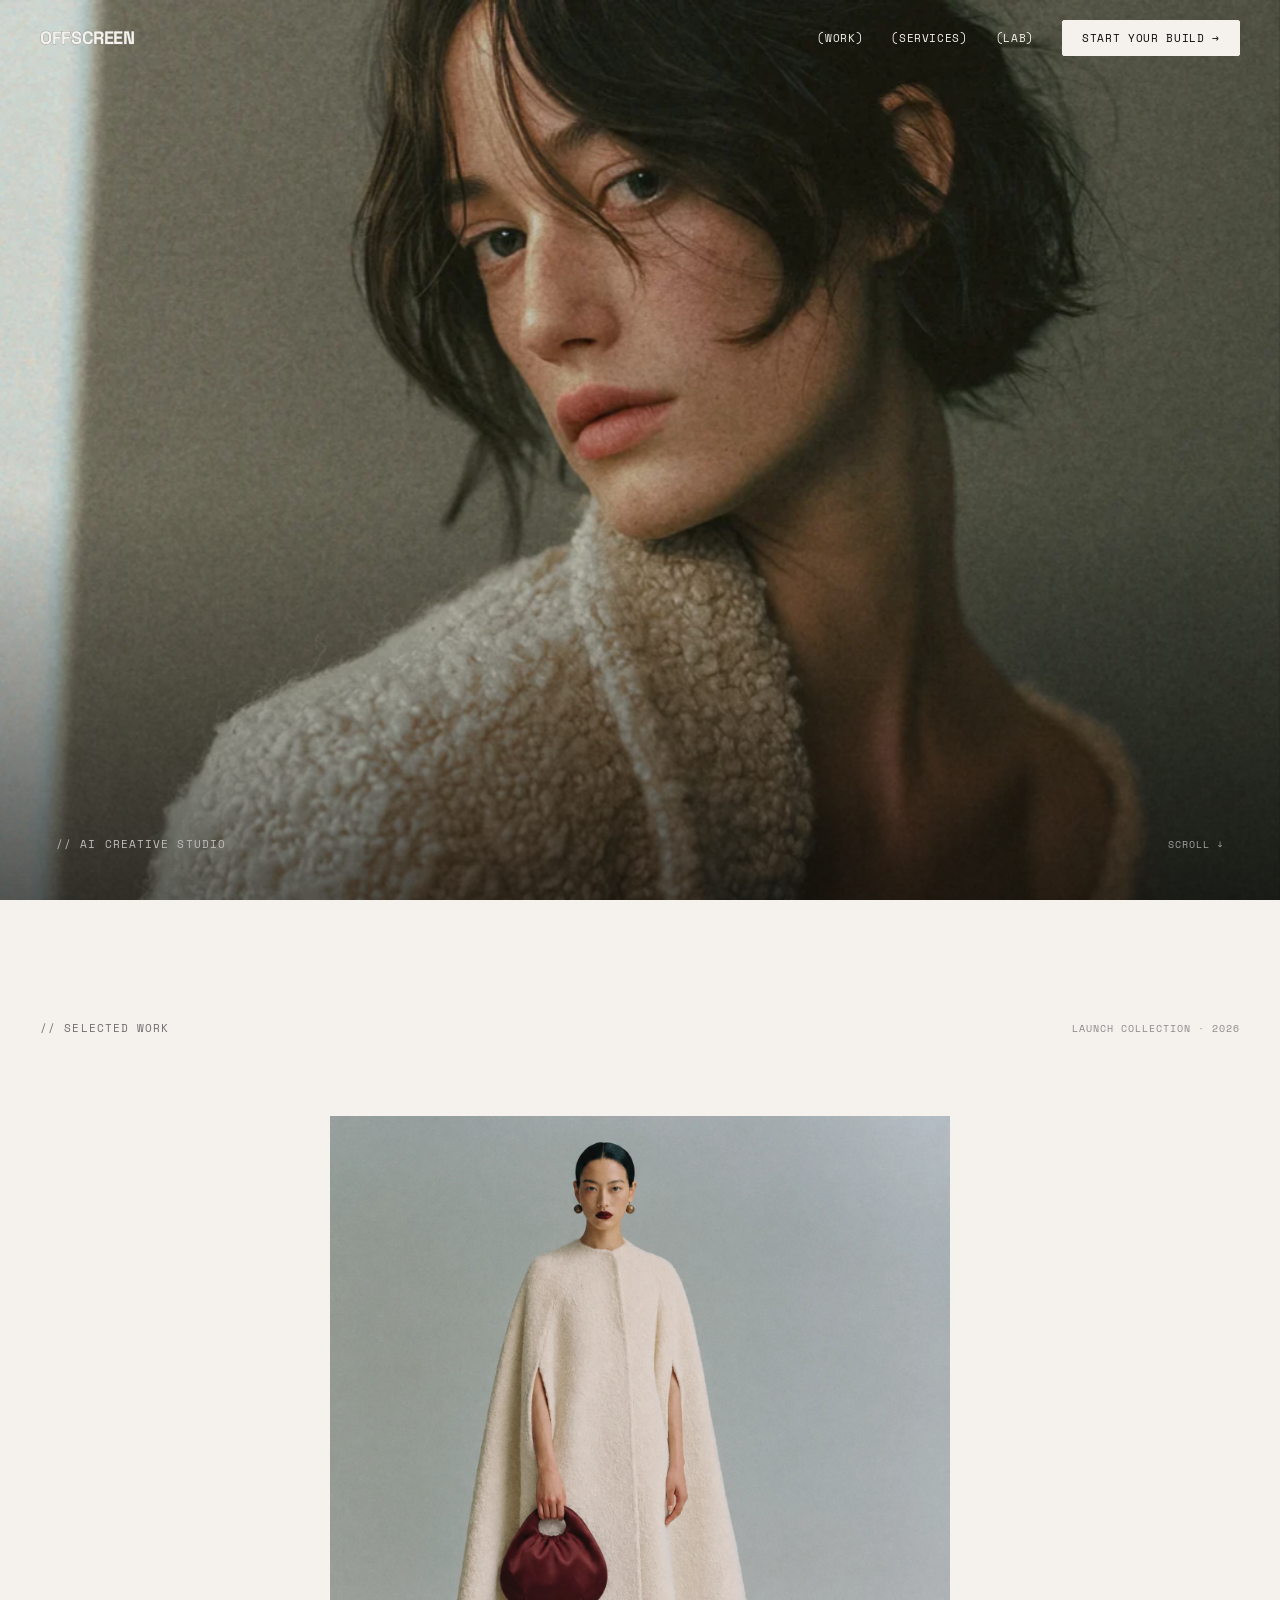
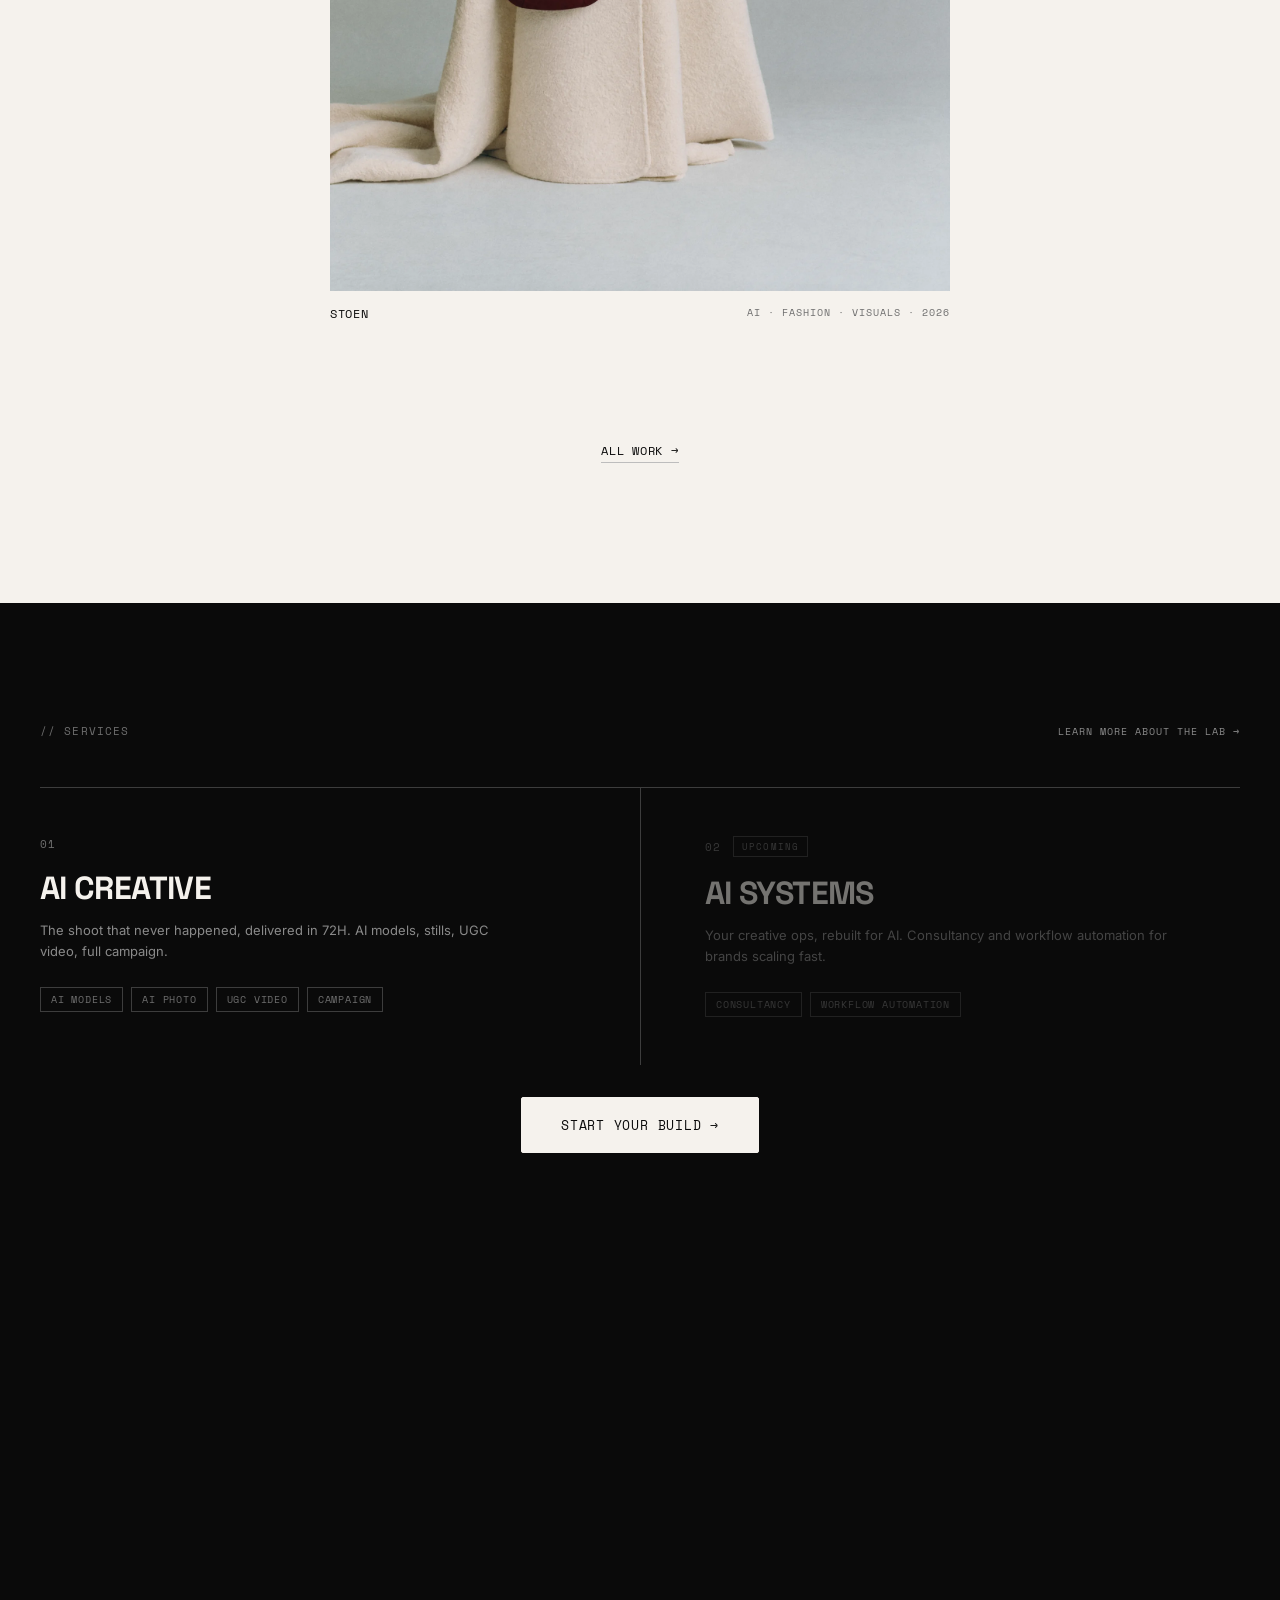
==== index.html @ d5fc2d43 "Revamp site as Offscreen AI creative studio Rebuild from the design handoff: Home, Lab, All Work and" ====
<!DOCTYPE html>
<html lang="en" class="reveal-footer">
<head>
<meta charset="UTF-8">
<meta name="viewport" content="width=device-width, initial-scale=1.0">
<title>OFFSCREEN · AI Creative Studio</title>
<meta name="description" content="Offscreen is an AI creative studio. Photoshoot-grade visuals, custom AI models, and UGC video for brands, delivered in days.">
<link rel="canonical" href="https://offscreen.work/">
<meta property="og:type" content="website">
<meta property="og:title" content="OFFSCREEN · AI Creative Studio">
<meta property="og:description" content="Photoshoot-grade visuals, custom AI models, and UGC video for brands, delivered in days.">
<meta property="og:url" content="https://offscreen.work/">
<meta property="og:image" content="https://offscreen.work/assets/work/offscreen_hero_16x9.webp">
<meta name="twitter:card" content="summary_large_image">
<meta name="theme-color" content="#0A0A0A">
<link rel="icon" type="image/svg+xml" href="/favicon.svg">
<link rel="icon" type="image/png" sizes="32x32" href="/favicon-32x32.png">
<link rel="apple-touch-icon" href="/favicon-180x180.png">
<link rel="preconnect" href="https://fonts.googleapis.com">
<link rel="preconnect" href="https://fonts.gstatic.com" crossorigin>
<link rel="stylesheet" href="https://fonts.googleapis.com/css2?family=Space+Mono:ital,wght@0,400;0,700;1,400&family=Space+Grotesk:wght@400;500;600;700&family=Inter:wght@400;500;600&display=swap">
<link rel="preload" as="image" href="/assets/work/offscreen_hero_16x9.webp">
<link rel="stylesheet" href="/assets/css/tokens.css">
<link rel="stylesheet" href="/assets/css/site.css">
<script>document.documentElement.classList.add('js');</script>
</head>
<body>
<a class="skip-link" href="#main">Skip to content</a>
<div class="page" style="background:var(--bg);">

<header class="hero" data-screen-label="Hero">
  <div class="hero-bg par" data-par="0.14">
    <img src="/assets/work/offscreen_hero_16x9.webp" alt="" width="1456" height="816" fetchpriority="high">
  </div>
  <div class="hero-shade"></div>

  <nav class="nav nav-overlay nav-dark" aria-label="Primary">
    <a href="/" class="wordmark" aria-label="Offscreen home"><span class="wordmark-ghost" aria-hidden="true">OFFSCREEN</span><span class="wordmark-solid">OFFSCREEN</span></a>
    <div class="nav-links">
      <a class="nav-link" href="#work">(WORK)</a>
      <a class="nav-link" href="#services">(SERVICES)</a>
      <a class="nav-link" href="/lab/">(LAB)</a>
      <a class="btn btn-sm" href="https://forms.fillout.com/t/vpHvww8ndgus" target="_blank" rel="noopener" data-brief>START YOUR BUILD →</a>
    </div>
  </nav>

  <h1 class="sr-only">AI Creative Studio</h1>
  <div class="hero-foot rv in">
    <div style="display:flex; flex-direction:column; gap:16px;">
      <span class="hero-tag" aria-hidden="true">// AI CREATIVE STUDIO</span>
      <nav class="hero-links" aria-label="Sections">
        <a href="#work">(WORK)</a>
        <a href="#services">(SERVICES)</a>
        <a href="/lab/">(LAB)</a>
      </nav>
    </div>
    <span class="hero-scroll" aria-hidden="true">SCROLL ↓</span>
  </div>
</header>

<main id="main">

<section id="work" class="work is-light" data-screen-label="Work Index" aria-labelledby="work-label">
  <div class="sec-head rv">
    <h2 class="label" id="work-label" style="font-weight:400;">// SELECTED WORK</h2>
    <span class="util">LAUNCH COLLECTION · 2026</span>
  </div>

  <!-- Launch grid: uniform tiles while the portfolio is small (switch to masonry at 6+ works). -->
  <div class="work-grid">
    <a href="/work/stoen/" class="tile rv">
      <div class="media">
        <img src="/assets/work/stoen/offscreen_stoen_m5-cover_4x5.webp" alt="Stoen campaign: model with the oxblood satin pouch and bone bouclé cape" width="1600" height="2000" loading="lazy" decoding="async">
        <span class="tile-hover" aria-hidden="true">VIEW CASE →</span>
      </div>
      <div class="tile-meta">
        <span class="tile-name">STOEN</span>
        <span class="tile-tags">AI · FASHION · VISUALS · 2026</span>
      </div>
    </a>
  </div>

  <div class="work-more rv">
    <a href="/work/">ALL WORK →</a>
  </div>
</section>

<section id="services" class="services is-dark" data-screen-label="Services" aria-labelledby="services-label">
  <div class="services-inner">
    <div class="sec-head rv">
      <h2 class="label" id="services-label" style="font-weight:400;">// SERVICES</h2>
      <a class="util" href="/lab/">LEARN MORE ABOUT THE LAB →</a>
    </div>

    <div class="svc-grid rv">
      <article class="svc">
        <div class="svc-num">01</div>
        <h3 class="title-md">AI CREATIVE</h3>
        <p class="svc-body">The shoot that never happened, delivered in 72H. AI models, stills, UGC video, full campaign.</p>
        <ul class="chips"><li>AI MODELS</li><li>AI PHOTO</li><li>UGC VIDEO</li><li>CAMPAIGN</li></ul>
      </article>
      <article class="svc svc-soon">
        <div class="svc-num">02 <span class="svc-badge">UPCOMING</span></div>
        <h3 class="title-md">AI SYSTEMS</h3>
        <p class="svc-body">Your creative ops, rebuilt for AI. Consultancy and workflow automation for brands scaling fast.</p>
        <ul class="chips"><li>CONSULTANCY</li><li>WORKFLOW AUTOMATION</li></ul>
      </article>
    </div>

    <div class="services-cta rv">
      <a class="btn" href="https://forms.fillout.com/t/vpHvww8ndgus" target="_blank" rel="noopener" data-brief>START YOUR BUILD →</a>
    </div>
  </div>
</section>

</main>
</div>

<footer class="footer" data-screen-label="Footer">
  <div class="footer-links">
    <div class="footer-col">
      <span class="util">(SOCIAL)</span>
      <a href="https://www.instagram.com/offscreen.lab/" target="_blank" rel="noopener">INSTAGRAM →</a>
    </div>
    <div class="footer-col">
      <span class="util">(SITE)</span>
      <a href="/work/">WORK</a>
      <a href="/lab/">LAB</a>
      <a href="https://forms.fillout.com/t/vpHvww8ndgus" target="_blank" rel="noopener" data-brief>CONTACT</a>
    </div>
    <div class="footer-col">
      <span class="util">(CONTACT)</span>
      <a href="mailto:hello@offscreen.work">HELLO@OFFSCREEN.WORK</a>
      <span class="muted">WORLDWIDE</span>
    </div>
    <div class="footer-col">
      <span class="util">(LEGAL)</span>
      <span class="muted">© 2026 OFFSCREEN</span>
    </div>
  </div>
  <div class="bigmark-clip" aria-hidden="true"><div class="bigmark">OFFSCREEN</div></div>
</footer>

<dialog id="brief" class="brief" aria-label="Start your build">
  <div class="brief-bar">
    <span class="label" style="color:var(--grey-400);">// START YOUR BUILD</span>
    <button type="button" class="brief-close">(CLOSE ×)</button>
  </div>
  <div class="brief-body"><span class="brief-loading">LOADING THE BRIEF…</span></div>
</dialog>

<script src="/assets/js/site.js"></script>
</body>
</html>
---- assets/css/tokens.css ----
/* Offscreen design tokens — from the design handoff (colors, type, spacing). */

/* Offscreen — Color Tokens (1D: dark-first, fully monochrome) */

:root {
  /* ——— Base (dark-first) ——— */
  --bg:               #0A0A0A;   /* page background */
  --surface:          #141414;   /* raised panels, cards */
  --chrome:           #1E1E1E;   /* card headers, input fields */

  --ink:              #0A0A0A;   /* text on light surfaces */
  --bone:             #F5F2ED;   /* primary text on dark */
  --white:            #FFFFFF;   /* pure white — emphasis only */

  /* ——— Neutrals ——— */
  --grey-900:         #2A2A2A;
  --grey-800:         #3D3D3D;
  --grey-700:         #555555;
  --grey-600:         #6E6E6E;
  --grey-500:         #8A8A8A;
  --grey-400:         #A3A3A3;
  --grey-300:         #BDBDBD;
  --grey-200:         #D4D4D4;
  --grey-100:         #E8E8E8;

  /* ——— Semantic (dark-first) ——— */
  --fg-primary:       var(--bone);
  --fg-secondary:     var(--grey-400);
  --fg-tertiary:      var(--grey-600);
  --fg-emphasis:      var(--white);

  --bg-primary:       var(--bg);
  --bg-elevated:      var(--surface);
  --bg-light:         var(--bone);      /* rare light sections */

  --border-default:   var(--grey-800);  /* hairlines on dark */
  --border-light:     var(--grey-200);  /* hairlines on light sections */

  /* ——— No accent color. ———
     Emphasis = pure white, weight, or size.
     The only non-neutral allowed anywhere: */
  --danger:           #E84040;   /* form errors only */
}

/* Offscreen — Typography Tokens (1D: grotesque headlines, mono demoted to labels/data) */

:root {
  /* ——— Font Stacks ——— */
  --font-grotesque:   'Space Grotesk', 'Arial Black', sans-serif;  /* headlines + wordmark */
  --font-mono:        'Space Mono', 'Courier New', monospace;       /* labels, buttons, data */
  --font-sans:        'Inter', -apple-system, sans-serif;           /* body */

  /* ——— Font Weights ——— */
  --weight-regular:   400;
  --weight-medium:    500;
  --weight-bold:      700;

  /* ——— Type Scale ——— */

  /* Display / Headlines — Space Grotesk Bold, uppercase, tight */
  --text-display-xl:  120px;   /* wordmark moments */
  --text-display-lg:  88px;    /* hero headlines */
  --text-display-md:  64px;    /* section headlines */
  --text-display-sm:  40px;    /* sub-section headlines */
  --text-display-xs:  24px;    /* card titles */

  /* Body — Inter */
  --text-body-lg:     18px;
  --text-body-md:     16px;
  --text-body-sm:     14px;

  /* Mono UI — Space Mono (labels, eyebrows, buttons, data) */
  --text-mono-lg:     16px;    /* large data values pair w/ 36px+ for metrics */
  --text-mono-md:     13px;    /* buttons, eyebrows */
  --text-mono-sm:     11px;    /* nav labels, tags */
  --text-mono-xs:     10px;    /* utility/corner text */

  /* ——— Line Heights ——— */
  --leading-display:  0.98;    /* headlines */
  --leading-tight:    1.1;
  --leading-normal:   1.5;
  --leading-relaxed:  1.65;

  /* ——— Letter Spacing ——— */
  --tracking-display: -0.03em; /* grotesque headlines */
  --tracking-normal:  0;
  --tracking-wide:    0.06em;  /* mono labels/buttons */
  --tracking-wider:   0.1em;   /* utility text */
}

/* Offscreen — Spacing & Layout Tokens */

:root {
  /* ——— Spacing Scale (8px base) ——— */
  --space-1:    4px;
  --space-2:    8px;
  --space-3:    12px;
  --space-4:    16px;
  --space-5:    24px;
  --space-6:    32px;
  --space-7:    48px;
  --space-8:    64px;
  --space-9:    96px;
  --space-10:   128px;
  --space-11:   160px;
  --space-12:   200px;

  /* ——— Layout ——— */
  --content-max:     1200px;
  --content-narrow:  800px;
  --grid-columns:    12;
  --grid-gutter:     24px;
  --page-margin:     clamp(24px, 5vw, 80px);

  /* ——— Border ——— */
  --radius-none:  0px;
  --radius-sm:    2px;
  --radius-md:    4px;   /* rare — use sparingly */

  --border-width: 1px;
  --rule-weight:  1px;
}
---- assets/css/site.css ----
/* Offscreen — site styles. Tokens live in tokens.css.
   Breakpoints: mobile < 768px · tablet 768–1279px · desktop ≥ 1280px (design reference width). */

/* ══════════ BASE ══════════ */
*, *::before, *::after { margin: 0; padding: 0; box-sizing: border-box; }
html { -webkit-text-size-adjust: 100%; scroll-behavior: smooth; }
body {
  background: var(--bg);
  color: var(--bone);
  font-family: var(--font-mono);
  -webkit-font-smoothing: antialiased;
  -moz-osx-font-smoothing: grayscale;
}
body.page-light { background: var(--bone); }
a { color: inherit; text-decoration: none; transition: opacity 0.2s ease; }
a:hover { opacity: 0.7; }
img { display: block; max-width: 100%; }
button { font: inherit; color: inherit; background: none; border: 0; cursor: pointer; }
:focus-visible { outline: 1px solid currentColor; outline-offset: 4px; }

.sr-only {
  position: absolute; width: 1px; height: 1px; padding: 0; margin: -1px;
  overflow: hidden; clip: rect(0 0 0 0); white-space: nowrap; border: 0;
}
.skip-link {
  position: absolute; left: 16px; top: -60px; z-index: 200;
  background: var(--bone); color: var(--ink); padding: 10px 16px;
  font-size: 11px; letter-spacing: 0.06em;
}
.skip-link:focus { top: 16px; }

:root { --pm: 40px; }
@media (max-width: 1023px) { :root { --pm: 24px; } }
@media (max-width: 767px)  { :root { --pm: 16px; } }

/* Light / dark section themes — every component reads these */
.is-dark  { --fg: var(--bone); --fg-body: var(--grey-500); --fg-label: var(--grey-600); --fg-util: var(--grey-500); --rule: var(--grey-800); color: var(--fg); background: var(--bg); }
.is-light { --fg: var(--ink);  --fg-body: var(--grey-600); --fg-label: var(--grey-600); --fg-util: var(--grey-500); --rule: var(--grey-300); color: var(--fg); background: var(--bone); }

/* ══════════ TYPE ══════════ */
.label   { font-size: 11px; letter-spacing: 0.1em; color: var(--fg-label); }
.util    { font-size: 10px; letter-spacing: 0.1em; color: var(--fg-util); }
.display {
  font-family: var(--font-grotesque); font-weight: 700; text-transform: uppercase;
  letter-spacing: -0.03em; line-height: 1.02; color: var(--fg);
}
.title-md { font-family: var(--font-grotesque); font-weight: 700; text-transform: uppercase; letter-spacing: -0.02em; line-height: 1; color: var(--fg); font-size: clamp(24px, 2.5vw, 32px); }
.body    { font-family: var(--font-sans); font-size: 16px; line-height: 1.7; color: var(--fg-body); }
.body-sm { font-family: var(--font-sans); font-size: 14px; line-height: 1.7; color: var(--fg-body); }
.text-link {
  font-size: 11px; letter-spacing: 0.08em; text-transform: uppercase;
  color: var(--fg-label); border-bottom: 1px solid var(--rule); padding-bottom: 2px;
}
@media (max-width: 767px) {
  .label { font-size: 10px; }
  .body { font-size: 15px; }
}

/* ══════════ BUTTON ══════════ */
.btn {
  display: inline-block; font-family: var(--font-mono); font-size: 13px; letter-spacing: 0.06em;
  text-transform: uppercase; border-radius: var(--radius-sm); padding: 17px 39px;
  border: 1px solid var(--bone); background: var(--bone); color: var(--ink); white-space: nowrap;
  transition: transform 0.12s ease;
}
.btn:hover { opacity: 1; background: var(--ink); color: var(--bone); }
.btn:active { transform: scale(0.98); }
.btn-sm { font-size: 11px; padding: 9px 19px; }
.is-light .btn, .nav-light .btn { border-color: var(--ink); background: var(--ink); color: var(--bone); }
.is-light .btn:hover, .nav-light .btn:hover { background: var(--bone); color: var(--ink); }
@media (max-width: 767px) {
  .btn { font-size: 11px; padding: 15px 31px; }
  .btn-sm { font-size: 10px; padding: 9px 13px; }
}

/* ══════════ WORDMARK (echo) ══════════ */
.wordmark {
  position: relative; display: inline-block; line-height: 1;
  font-family: var(--font-grotesque); font-weight: 700; font-size: 18px; letter-spacing: -0.02em;
}
.wordmark:hover { opacity: 1; }
.wordmark-ghost {
  position: absolute; left: 0; top: 0; color: transparent;
  -webkit-text-stroke: 0.6px var(--grey-500);
  animation: echoNav 4s ease-in-out infinite;
}
.nav-light .wordmark-ghost { -webkit-text-stroke-color: var(--grey-400); }
.wordmark-solid { position: relative; }
@keyframes echoNav { 0%, 100% { transform: translate(1.5px, -1.5px); } 50% { transform: translate(3.5px, -3.5px); } }
@media (max-width: 767px) {
  .wordmark { font-size: 16px; }
  .wordmark-ghost { -webkit-text-stroke-width: 0.5px; }
}

/* ══════════ NAV ══════════ */
.nav {
  display: flex; justify-content: space-between; align-items: center;
  padding: 20px var(--pm); position: relative; z-index: 10;
}
.nav-overlay { position: absolute; top: 0; left: 0; right: 0; }
.nav-dark  { color: var(--bone); }
.nav-light { color: var(--ink); }
.nav-links { display: flex; gap: 28px; align-items: center; }
.nav-link { font-size: 11px; letter-spacing: 0.06em; }
.nav-light .nav-link { color: var(--grey-600); }
.nav-light .nav-link[aria-current="page"] { color: var(--ink); }
@media (max-width: 767px) {
  .nav { padding: 16px var(--pm); }
  .nav-link { display: none; }
}

/* ══════════ REVEAL + PARALLAX ══════════ */
.js .rv { opacity: 0; transform: translateY(30px); transition: opacity 1s cubic-bezier(0.16, 1, 0.3, 1), transform 1s cubic-bezier(0.16, 1, 0.3, 1); }
.js .rv.in { opacity: 1; transform: none; }
.par { will-change: transform; }
.media { position: relative; overflow: hidden; background: #E4E0D9; }
.media img { width: 100%; height: 100%; object-fit: cover; }

/* ══════════ HERO (home + case opener) ══════════ */
.hero { height: 100vh; height: 100svh; min-height: 600px; position: relative; overflow: hidden; background: var(--bg); }
.hero-bg { position: absolute; top: 0; left: 0; right: 0; bottom: -16%; }
.hero-bg img { width: 100%; height: 100%; object-fit: cover; object-position: center 40%; }
.hero-shade { position: absolute; inset: 0; background: linear-gradient(to top, rgba(5,5,5,0.6), transparent 45%); }
.hero-foot {
  position: absolute; bottom: 48px; left: 56px; right: 56px; z-index: 5;
  display: flex; justify-content: space-between; align-items: flex-end;
}
.hero-tag { font-size: 11px; letter-spacing: 0.1em; color: var(--grey-300); }
.hero-scroll { font-size: 10px; letter-spacing: 0.1em; color: var(--grey-400); }
.hero-links { display: none; }
@media (min-width: 1280px) { .hero { min-height: 720px; } }
@media (max-width: 1023px) { .hero-foot { left: var(--pm); right: var(--pm); } }
@media (max-width: 767px) {
  .hero-shade { background: linear-gradient(to top, rgba(5,5,5,0.65), transparent 50%); }
  .hero-foot { bottom: 40px; left: 30px; right: 30px; flex-direction: column; align-items: flex-start; gap: 16px; }
  .hero-tag { font-size: 10px; }
  .hero-scroll { display: none; }
  .hero-links { display: flex; gap: 20px; }
  .hero-links a { font-size: 10px; letter-spacing: 0.06em; color: var(--grey-300); }
}

/* ══════════ SECTION HEAD (label row) ══════════ */
.sec-head { display: flex; justify-content: space-between; align-items: baseline; gap: 16px; }

/* ══════════ HOME · WORK ══════════ */
.work { padding: 120px 0 140px; }
.work .sec-head { padding: 0 var(--pm) 80px; }
.work-grid { max-width: 700px; margin: 0 auto 100px; padding: 0 var(--pm); display: flex; flex-direction: column; gap: 48px; }
.tile { display: block; position: relative; }
.tile:hover { opacity: 1; }
.tile .media { aspect-ratio: 4 / 5; }
.tile .media img { object-position: center 25%; transition: transform 0.8s cubic-bezier(0.16, 1, 0.3, 1); }
.tile:hover .media img { transform: scale(1.04); }
.tile-hover {
  position: absolute; bottom: 20px; left: 24px; z-index: 3; pointer-events: none;
  font-size: 10px; letter-spacing: 0.1em; color: var(--ink);
  opacity: 0; transform: translateY(6px); transition: all 0.45s ease 0.08s;
}
.tile:hover .tile-hover, .tile:focus-visible .tile-hover { opacity: 1; transform: none; }
.tile-meta { display: flex; justify-content: space-between; gap: 16px; padding-top: 14px; }
.tile-name { font-size: 12px; letter-spacing: 0.06em; color: var(--ink); }
.tile-tags { font-size: 10px; letter-spacing: 0.1em; color: var(--grey-600); text-align: right; }
.work-more { display: flex; justify-content: center; padding-top: 20px; }
.work-more a { font-size: 12px; letter-spacing: 0.06em; text-transform: uppercase; color: var(--ink); border-bottom: 1px solid var(--grey-300); padding-bottom: 3px; }
@media (max-width: 767px) {
  .work { padding: 72px 0 88px; }
  .work .sec-head { padding-bottom: 40px; }
  .work-grid { margin-bottom: 0; }
  .work-more { padding-top: 56px; }
  .tile-name { font-size: 11px; }
  .tile-tags { font-size: 9px; }
}

/* ══════════ SERVICES (home dark · lab light) ══════════ */
.services { padding: 120px var(--pm) 160px; }
.services-inner { max-width: 1200px; margin: 0 auto; }
.services .sec-head { margin-bottom: 48px; }
.svc-grid { display: grid; grid-template-columns: 1fr 1fr; border-top: 1px solid var(--rule); }
.svc { padding: 48px 64px 48px 0; display: flex; flex-direction: column; }
.svc + .svc { padding: 48px 0 48px 64px; border-left: 1px solid var(--rule); }
.svc-soon > * { opacity: 0.45; }
.is-light .svc-soon > * { opacity: 0.4; }
.is-light .svc-num { color: var(--grey-500); }
.svc-num { display: flex; align-items: center; gap: 12px; margin-bottom: 20px; font-size: 11px; letter-spacing: 0.1em; color: var(--fg-label); }
.svc-badge { font-size: 9px; letter-spacing: 0.12em; color: var(--fg-label); border: 1px solid var(--rule); padding: 3px 8px; }
.svc .title-md { margin-bottom: 16px; }
.svc-body { font-family: var(--font-sans); font-size: 13px; line-height: 1.65; color: var(--fg-body); margin-bottom: 24px; max-width: 480px; }
.chips { display: flex; gap: 8px; flex-wrap: wrap; list-style: none; }
.chips li { font-size: 10px; letter-spacing: 0.08em; color: var(--grey-600); border: 1px solid var(--rule); padding: 4px 10px; }
.services-cta { display: flex; justify-content: center; margin-top: 32px; }
.services.is-light { padding: 0 var(--pm) 140px; }
.services.is-light .services-inner { max-width: none; }
@media (max-width: 767px) {
  .services { padding: 88px var(--pm) 100px; }
  .services .sec-head { margin-bottom: 32px; }
  .svc-grid { grid-template-columns: 1fr; }
  .svc, .svc + .svc { padding: 32px 0; border-left: 0; }
  .svc + .svc { border-top: 1px solid var(--rule); }
  .services-cta { margin-top: 24px; }
  .services.is-light { padding-bottom: 88px; }
}

/* ══════════ FOOTER ══════════ */
.footer { background: var(--bg); color: var(--bone); padding: 48px var(--pm) 0; overflow: hidden; }
.footer-links {
  display: grid; grid-template-columns: repeat(4, auto); justify-content: space-between;
  border-top: 1px solid var(--grey-800); padding-top: 32px; font-size: 11px; letter-spacing: 0.06em;
}
.footer-col { display: flex; flex-direction: column; gap: 12px; align-items: flex-start; }
.footer-col:last-child { text-align: right; align-items: flex-end; }
.footer-col .util { color: var(--grey-600); }
.footer-col a, .footer-col button { color: var(--grey-400); font-size: inherit; letter-spacing: inherit; text-align: left; padding: 0; }
.footer-col button:hover { opacity: 0.7; }
.footer-col .muted { color: var(--grey-600); }
.bigmark-clip { overflow: hidden; pointer-events: none; margin: 0 calc(var(--pm) * -1); }
.bigmark {
  font-family: var(--font-grotesque); font-weight: 700; font-size: 16.4vw; letter-spacing: -0.04em;
  line-height: 0.94; color: var(--bone); text-align: center; white-space: nowrap; padding-bottom: 1.2vw;
}

/* Desktop + tablet: fixed full-screen footer revealed by scroll */
@media (min-width: 768px) {
  .reveal-footer .page { position: relative; z-index: 2; margin-bottom: max(100vh, 640px); }
  .reveal-footer .footer {
    position: fixed; bottom: 0; left: 0; right: 0; z-index: 1;
    height: 100vh; min-height: 640px; padding-top: 60px;
    display: flex; flex-direction: column; justify-content: space-between;
  }
  .reveal-footer.js .footer-links { will-change: transform, opacity; }
  .reveal-footer.js .bigmark { transform: translateY(105%); will-change: transform; }
}
@media (max-width: 767px) {
  /* short pages: let the page fill the screen so nothing shows below the footer */
  body { display: flex; flex-direction: column; min-height: 100vh; min-height: 100svh; }
  .page { flex: 1; }
  .footer { border-top: 1px solid var(--grey-800); }
  .footer-links { grid-template-columns: 1fr 1fr; gap: 32px 16px; border-top: 0; padding: 0 0 48px; font-size: 10px; }
  .footer-col { gap: 10px; }
  .footer-col:last-child { text-align: left; align-items: flex-start; }
  .footer-col .util { font-size: 9px; }
  .bigmark { font-size: 16vw; padding-bottom: 1.5vw; }
}

/* ══════════ LAB ══════════ */
.statement { padding: 140px var(--pm) 100px; position: relative; }
.statement-eyebrow { position: absolute; top: 40px; left: var(--pm); }
.statement-inner { max-width: 960px; display: flex; flex-direction: column; gap: 32px; }
.statement h1 { font-size: clamp(34px, 4.4vw, 56px); }
.statement-cols { display: flex; gap: 64px; }
.statement-cols p { max-width: 400px; }

.founder { padding: 0 var(--pm) 140px; display: grid; grid-template-columns: 480px 1fr; gap: 64px; align-items: center; }
.founder-frame { padding: 12px; }
.founder-frame .media { height: 560px; background: #141414; }
.founder-frame .par { position: absolute; top: -10%; bottom: -10%; left: 0; right: 0; }
.founder-frame .par img { object-position: center 20%; }
.founder-text { display: flex; flex-direction: column; gap: 28px; }
.founder-text h2 { font-size: clamp(28px, 3.1vw, 40px); max-width: 520px; }
.founder-copy { display: flex; flex-direction: column; gap: 18px; max-width: 480px; }

.facts { padding: 100px var(--pm); }
.facts .label { color: var(--grey-400); }
.facts .sec-head { padding-bottom: 40px; }
.facts-grid { display: grid; grid-template-columns: repeat(4, 1fr); border-top: 1px solid var(--grey-800); list-style: none; }
.fact { padding: 32px 24px 0; border-left: 1px solid var(--grey-800); display: flex; flex-direction: column; gap: 10px; }
.fact:first-child { padding-left: 0; border-left: 0; }
.fact-value { font-family: var(--font-mono); font-size: 40px; font-weight: 700; color: var(--white); line-height: 1; }

.principles { padding: 140px var(--pm); }
.principles .sec-head { padding-bottom: 48px; }
.principle-list { list-style: none; border-bottom: 1px solid var(--grey-300); }
.principle { display: flex; gap: 64px; align-items: baseline; padding: 36px 0; border-top: 1px solid var(--grey-300); }
.principle .util { width: 100px; flex-shrink: 0; }
.principle .title-md { width: 420px; flex-shrink: 0; }
.principle p { max-width: 420px; }

.closing-cta { padding: 140px var(--pm); }
.closing-cta-inner { display: flex; flex-direction: column; align-items: center; gap: 36px; text-align: center; }
.closing-cta h2 { font-size: clamp(34px, 4vw, 52px); line-height: 1; }
.closing-cta-actions { display: flex; gap: 20px; align-items: center; flex-wrap: wrap; justify-content: center; }
.closing-cta .text-link { color: var(--grey-500); border-color: var(--grey-700); }

@media (max-width: 1023px) {
  .founder { grid-template-columns: minmax(0, 1fr) minmax(0, 1fr); gap: 40px; }
  .founder-frame .media { height: auto; aspect-ratio: 6 / 7; }
  .principle { gap: 32px; }
  .principle .title-md { width: 280px; }
}
@media (max-width: 767px) {
  .statement { padding: 80px var(--pm) 64px; }
  .statement-eyebrow { position: static; font-size: 9px; }
  .statement-inner { gap: 24px; }
  .statement-cols { flex-direction: column; gap: 24px; }
  .founder { grid-template-columns: 1fr; gap: 32px; padding-bottom: 88px; }
  .founder-frame { padding: 8px; }
  .founder-frame .media { aspect-ratio: auto; height: 440px; }
  .founder-text { gap: 20px; }
  .facts { padding: 64px var(--pm); }
  .facts .sec-head { padding-bottom: 28px; }
  .facts-grid { grid-template-columns: 1fr 1fr; }
  .fact { padding: 24px 0 24px 16px; }
  .fact:nth-child(odd) { padding-left: 0; border-left: 0; padding-right: 16px; }
  .fact:nth-child(-n+2) { border-bottom: 1px solid var(--grey-800); }
  .fact-value { font-size: 28px; }
  .fact .util { font-size: 9px; }
  .principles { padding: 88px var(--pm); }
  .principles .sec-head { padding-bottom: 32px; }
  .principle { flex-direction: column; gap: 12px; padding: 28px 0; }
  .principle .util, .principle .title-md { width: auto; }
  .closing-cta { padding: 100px var(--pm); }
  .closing-cta-inner { gap: 28px; }
}

/* ══════════ ALL WORK ══════════ */
.archive-head { padding: 100px var(--pm) 60px; display: flex; justify-content: space-between; align-items: flex-end; gap: 24px; }
.archive-intro { display: flex; flex-direction: column; gap: 14px; }
.archive-intro h1 { font-weight: 400; }
.archive-tagline { font-size: 13px; letter-spacing: 0.04em; color: var(--ink); max-width: 380px; line-height: 1.7; }
.filters { display: flex; gap: 8px; padding: 0 calc(var(--pm) - 8px) 32px; }
.filters[hidden] { display: none; }
.flt {
  font-size: 11px; letter-spacing: 0.06em; text-transform: uppercase; color: var(--grey-600);
  border: 1px solid transparent; padding: 6px 14px; border-radius: var(--radius-sm); transition: all 0.2s ease; white-space: nowrap;
}
.flt:hover { color: var(--ink); }
.flt[aria-pressed="true"] { color: var(--ink); border-color: var(--grey-300); }
.rows { list-style: none; }
.row {
  position: relative; display: flex; align-items: baseline; gap: 24px;
  padding: 34px var(--pm); border-bottom: 1px solid var(--grey-200);
}
.rows li:first-child .row { border-top: 1px solid var(--grey-200); }
.row:hover { opacity: 1; }
.row-num { font-size: 10px; letter-spacing: 0.1em; color: var(--grey-500); width: 52px; flex-shrink: 0; }
.row-name {
  font-family: var(--font-grotesque); font-weight: 700; font-size: clamp(26px, 3.4vw, 44px); letter-spacing: -0.02em;
  color: var(--ink); flex: 1; line-height: 1;
  transition: transform 0.4s cubic-bezier(0.16, 1, 0.3, 1), opacity 0.3s ease;
}
.row-arrow { font-size: 13px; color: var(--ink); opacity: 0; transform: translateX(-8px); transition: all 0.35s ease; white-space: nowrap; }
.row-tags { font-size: 10px; letter-spacing: 0.1em; color: var(--grey-600); width: 250px; text-align: right; flex-shrink: 0; }
.row:hover .row-name, .row:focus-visible .row-name { transform: translateX(16px); }
.row:hover .row-arrow, .row:focus-visible .row-arrow { opacity: 1; transform: none; }
.rows.has-hover .row:not(:hover) .row-name { opacity: 0.25; }
.row-preview {
  position: fixed; top: 0; left: 0; width: 300px; height: 380px; z-index: 50;
  pointer-events: none; opacity: 0; transition: opacity 0.25s ease; background: #141414; overflow: hidden;
}
.row-preview img { width: 100%; height: 100%; object-fit: cover; object-position: center 25%; }
.row-preview.on { opacity: 1; }
.archive-end { height: 140px; }
.on-touch { display: none; }
@media (hover: none), (max-width: 767px) {
  .row-preview, .on-hover { display: none; }
  .on-touch { display: inline; }
}
@media (max-width: 767px) {
  .archive-head { padding: 64px var(--pm) 32px; flex-direction: column; align-items: flex-start; gap: 12px; }
  .archive-intro { gap: 12px; }
  .archive-tagline { font-size: 12px; max-width: 300px; }
  .filters { gap: 4px; padding: 0 12px 24px; overflow-x: auto; -webkit-overflow-scrolling: touch; }
  .flt { font-size: 10px; padding: 8px 14px; }
  .row { flex-direction: column; align-items: flex-start; gap: 8px; padding: 24px var(--pm); }
  .row:active { background: rgba(10, 10, 10, 0.04); }
  .row-num, .row-tags { display: none; }
  .row-mobile-meta { display: block; font-size: 9px; letter-spacing: 0.1em; color: var(--grey-500); }
  .row-arrow { display: none; }
  .row:hover .row-name { transform: none; }
  .archive-end { height: 64px; }
}
@media (min-width: 768px) { .row-mobile-meta { display: none; } }

/* ══════════ CASE (work detail) ══════════ */
.case-hero .hero-shade { background: linear-gradient(to top, rgba(5,5,5,0.7), transparent 50%), linear-gradient(to bottom, rgba(5,5,5,0.5), transparent 25%); }
.case-title-block { position: absolute; bottom: 48px; left: var(--pm); right: var(--pm); z-index: 5; display: flex; justify-content: space-between; align-items: flex-end; gap: 24px; color: var(--bone); }
.case-title { display: flex; flex-direction: column; gap: 12px; }
.case-title h1 { font-size: clamp(36px, 3.75vw, 48px); line-height: 1; letter-spacing: -0.03em; color: var(--bone); }
.case-eyebrow { font-size: 11px; letter-spacing: 0.1em; }
.case-sub { font-size: 11px; letter-spacing: 0.06em; }
.case-year { font-size: 10px; letter-spacing: 0.1em; white-space: nowrap; }

.case-meta { padding: 100px var(--pm); display: flex; gap: 80px; }
.meta-list { width: 260px; flex-shrink: 0; display: flex; flex-direction: column; gap: 28px; font-size: 11px; letter-spacing: 0.06em; }
.meta-item { display: flex; flex-direction: column; gap: 6px; border-top: 1px solid var(--grey-300); padding-top: 10px; }
.meta-item dt { font-size: 10px; letter-spacing: 0.1em; color: var(--grey-500); }
.meta-item dd { color: var(--ink); line-height: 1.6; }
.case-intro { max-width: 560px; display: flex; flex-direction: column; gap: 24px; }
.case-intro .lead { font-family: var(--font-sans); font-size: 18px; line-height: 1.7; color: var(--ink); }

.case-media { padding: 0 0 120px; }
.media-pair { display: flex; gap: 8px; padding: 0 var(--pm); margin-bottom: 8px; align-items: flex-start; }
.media-pair > * { flex: 1; min-width: 0; }
.media-wide { padding: 0 var(--pm); margin-bottom: 8px; }
.media-closing { width: 800px; max-width: calc(100% - var(--pm) * 2); margin: 8px auto 0; }
.ar-45 { aspect-ratio: 4 / 5; }
.ar-32 { aspect-ratio: 3 / 2; }
.case-media .media img { transition: transform 0.8s cubic-bezier(0.16, 1, 0.3, 1); }

.next { position: relative; overflow: hidden; background: var(--bg); }
.next-link { display: block; position: relative; height: 560px; }
.next-link:hover { opacity: 1; }
.next-link .par { position: absolute; top: -12%; bottom: -12%; left: 0; right: 0; }
.next-link .par img { width: 100%; height: 100%; object-fit: cover; object-position: center 30%; }
.next-shade { position: absolute; inset: 0; background: rgba(5,5,5,0.55); transition: background 0.5s ease; }
.next-link:hover .next-shade { background: rgba(5,5,5,0.4); }
.next-text { position: absolute; inset: 0; display: flex; flex-direction: column; align-items: center; justify-content: center; gap: 16px; text-align: center; }
.next-text .label { color: var(--grey-400); }
.next-text .util { color: var(--grey-400); }
.next-title { font-family: var(--font-grotesque); font-weight: 700; font-size: clamp(40px, 4.4vw, 56px); letter-spacing: -0.03em; color: var(--bone); text-transform: uppercase; line-height: 1; }
.case-foot { display: flex; justify-content: space-between; align-items: center; gap: 16px; padding: 24px var(--pm); border-top: 1px solid var(--grey-800); font-size: 10px; letter-spacing: 0.1em; color: var(--grey-500); }
.case-foot a:not(.btn) { color: var(--grey-400); }

@media (max-width: 767px) {
  .case-hero .hero-shade { background: linear-gradient(to top, rgba(5,5,5,0.7), transparent 50%), linear-gradient(to bottom, rgba(5,5,5,0.5), transparent 25%); }
  .case-title-block { bottom: 40px; flex-direction: column; align-items: flex-start; gap: 10px; }
  .case-eyebrow { font-size: 10px; }
  .case-year { font-size: 9px; }
  .case-meta { flex-direction: column-reverse; gap: 48px; padding: 64px var(--pm); }
  .case-intro .lead { font-size: 17px; }
  .meta-list { width: auto; display: grid; grid-template-columns: 1fr 1fr; gap: 20px 16px; font-size: 10px; }
  .meta-item { gap: 5px; padding-top: 8px; }
  .meta-item dt { font-size: 9px; }
  .meta-item:last-child { grid-column: 1 / -1; }
  .case-media { padding-bottom: 88px; }
  .media-pair { flex-direction: column; gap: 12px; margin-bottom: 12px; }
  .media-pair > * { width: 100%; }
  .media-wide { margin-bottom: 12px; }
  .media-closing { margin-top: 12px; }
  .next-link { height: 380px; }
  .next-text { gap: 12px; }
  .case-foot { flex-direction: column; gap: 16px; font-size: 9px; }
  .case-foot-row { display: flex; justify-content: space-between; width: 100%; }
}
@media (min-width: 768px) {
  .case-foot-row { display: contents; }
  .case-foot-row > :first-child { order: 1; }
  .case-foot > .btn { order: 2; }
  .case-foot-row > :last-child { order: 3; }
}

/* ══════════ BRIEF FORM (Fillout overlay) ══════════ */
.brief {
  position: fixed; inset: 0; z-index: 100; width: 100%; height: 100%; max-width: none; max-height: none;
  border: 0; padding: 0; margin: 0; background: var(--bg); color: var(--bone);
  display: none; flex-direction: column;
}
.brief[open] { display: flex; animation: briefIn 0.35s cubic-bezier(0.16, 1, 0.3, 1); }
.brief::backdrop { background: rgba(5,5,5,0.7); }
@keyframes briefIn { from { opacity: 0; transform: translateY(16px); } to { opacity: 1; transform: none; } }
.brief-bar { display: flex; justify-content: space-between; align-items: center; padding: 20px var(--pm); border-bottom: 1px solid var(--grey-800); gap: 16px; }
.brief-close { font-size: 11px; letter-spacing: 0.06em; color: var(--bone); }
.brief-close:hover { opacity: 0.7; }
.brief-body { position: relative; flex: 1; background: var(--bg); }
.brief-body iframe { position: absolute; inset: 0; width: 100%; height: 100%; border: 0; }
.brief-loading { position: absolute; inset: 0; display: flex; align-items: center; justify-content: center; font-size: 10px; letter-spacing: 0.1em; color: var(--grey-500); }
body.brief-open { overflow: hidden; }
@media (max-width: 767px) { .brief-bar { padding: 16px var(--pm); } }

/* ══════════ REDUCED MOTION ══════════ */
@media (prefers-reduced-motion: reduce) {
  html { scroll-behavior: auto; }
  .wordmark-ghost { animation: none; transform: translate(2.5px, -2.5px); }
  .js .rv { opacity: 1; transform: none; transition: none; }
  .par { transform: none !important; }
  .reveal-footer.js .bigmark, .reveal-footer.js .footer-links { transform: none !important; opacity: 1 !important; }
  .tile .media img, .row-name, .row-arrow, .brief[open] { transition: none; animation: none; }
}
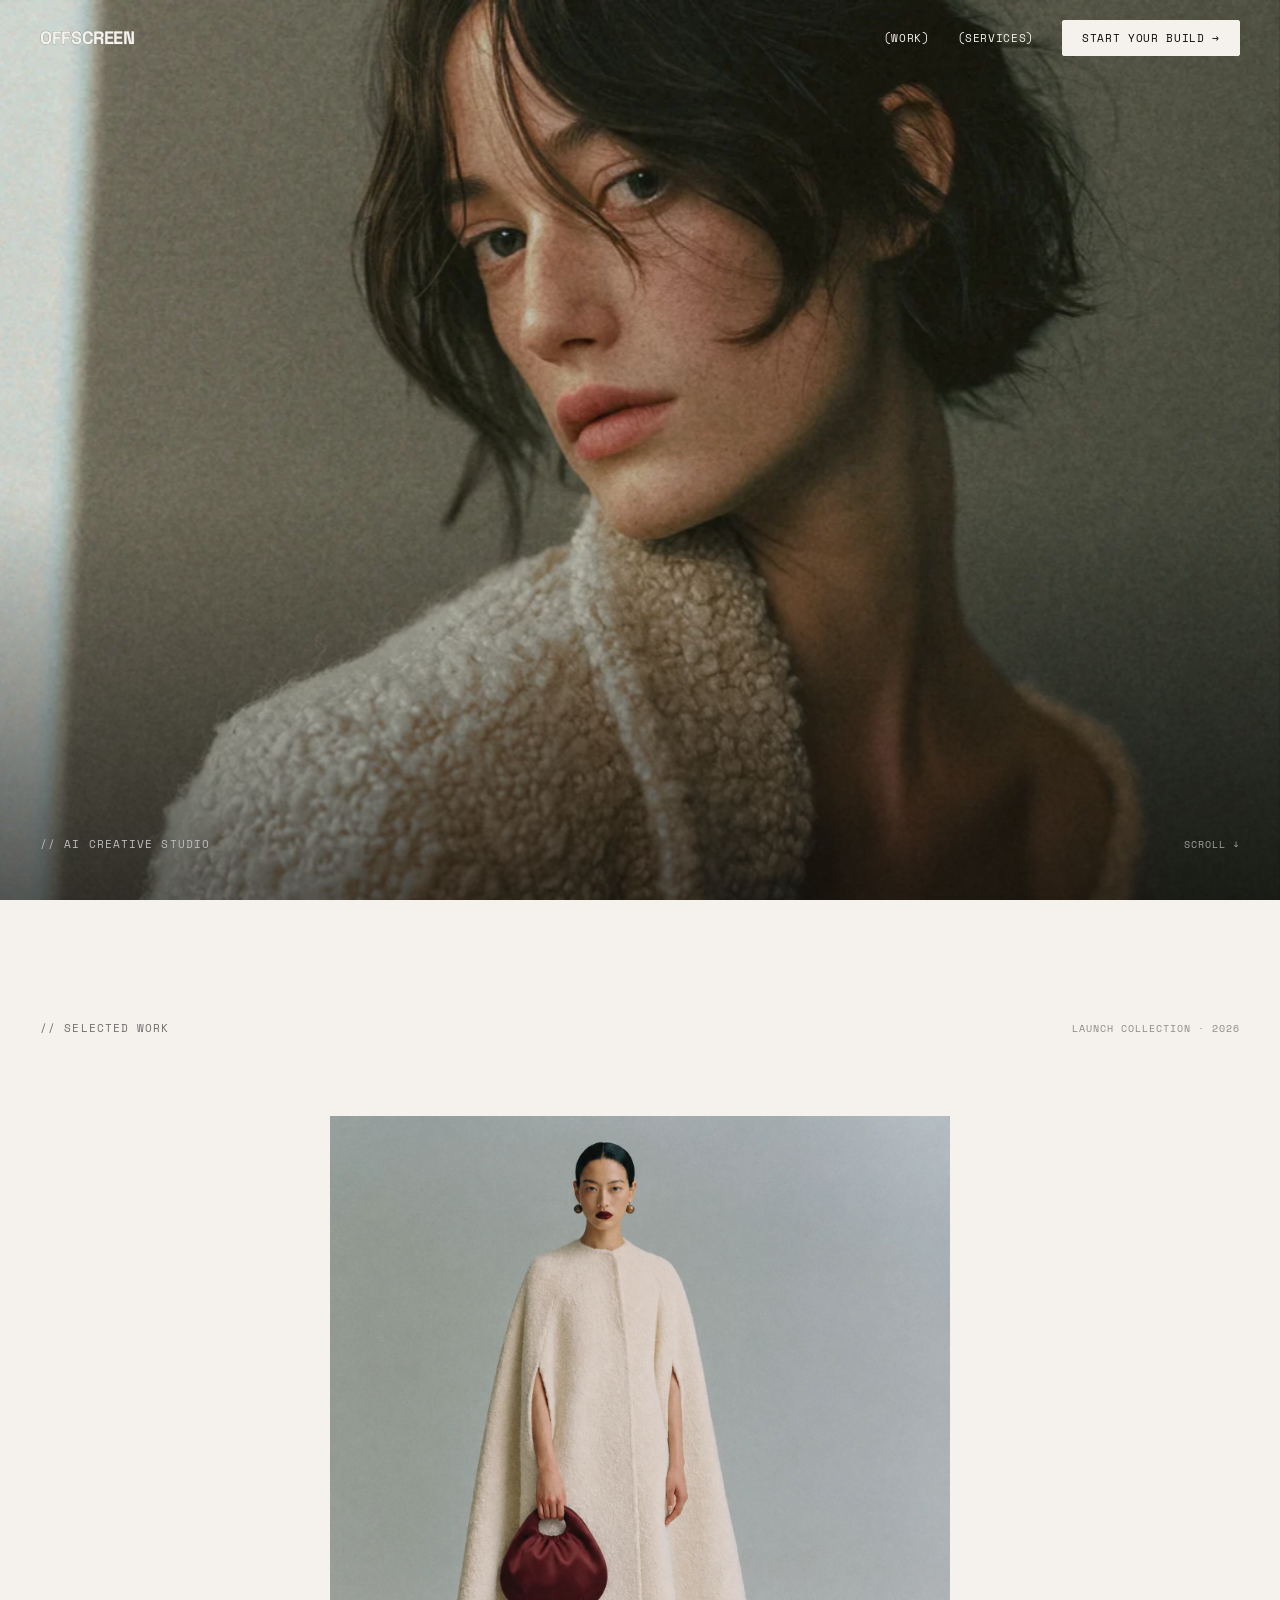
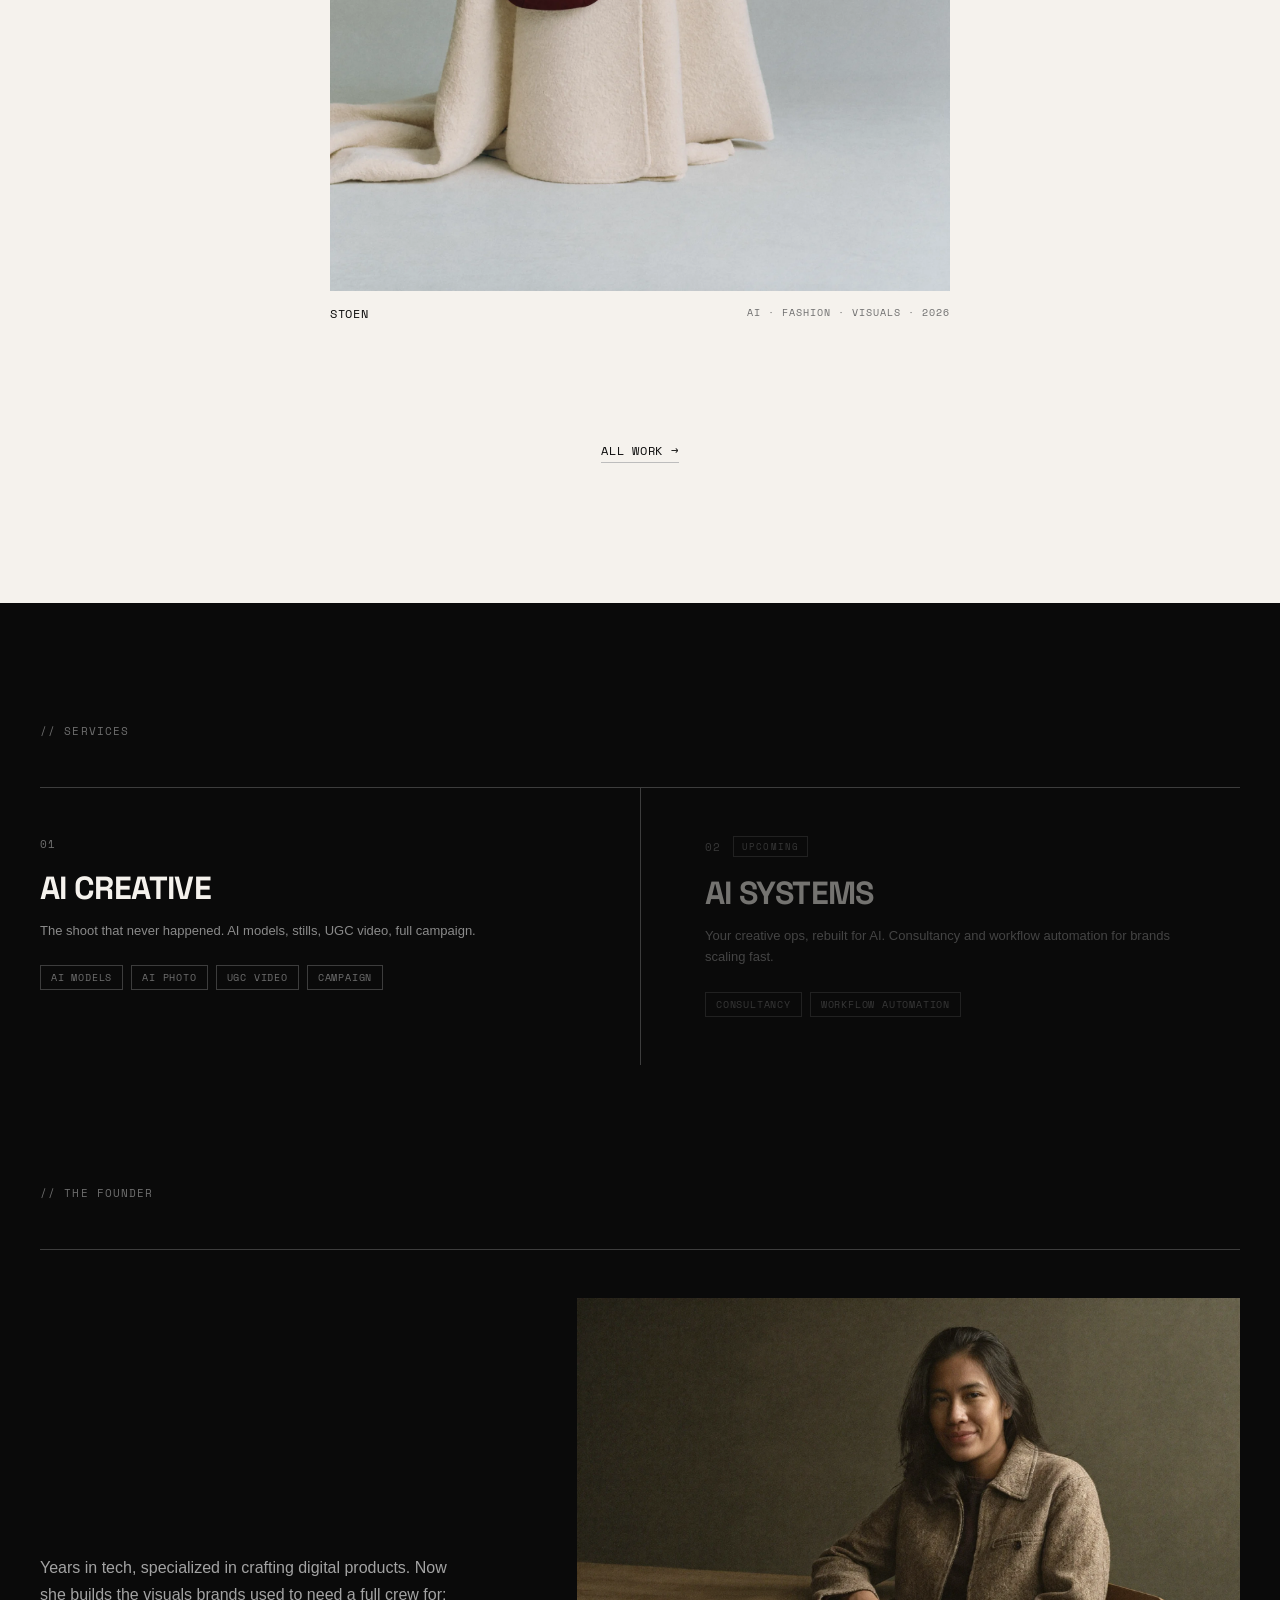
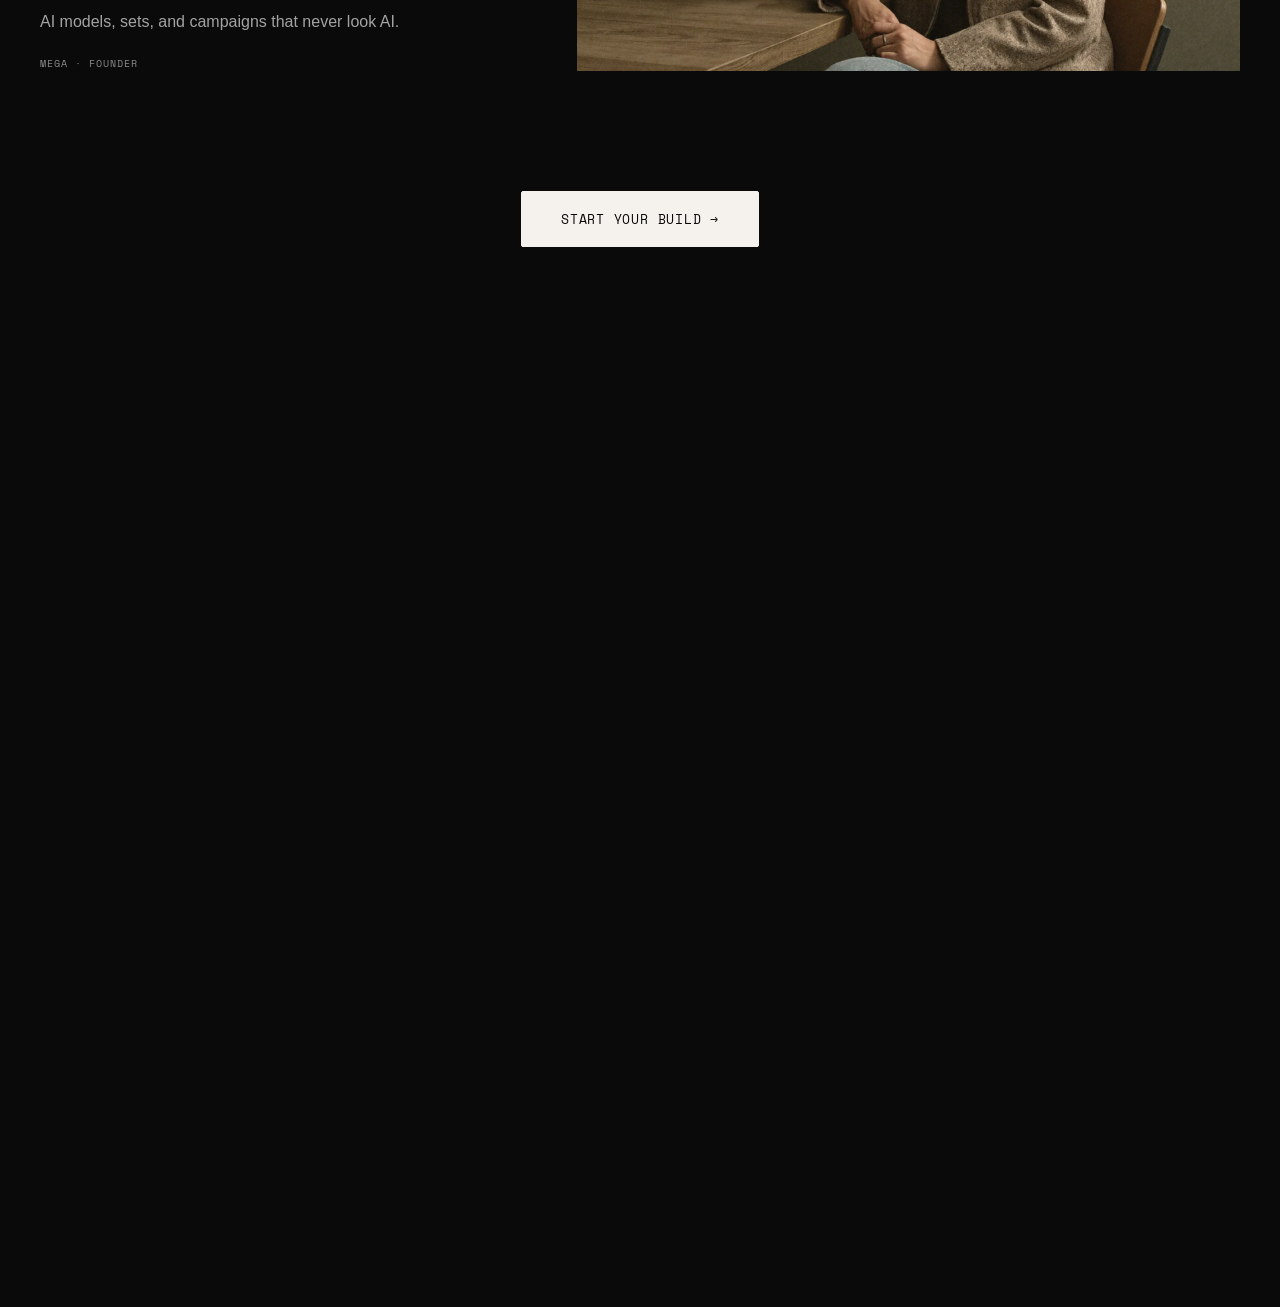
==== commit 2bf18c19: "Refine home, hide Lab, add founder section - Replace CSS smooth scroll with one eased anchor scroll;" ====
--- a/index.html
+++ b/index.html
@@ -18,10 +18,10 @@
 <link rel="apple-touch-icon" href="/favicon-180x180.png">
 <link rel="preconnect" href="https://fonts.googleapis.com">
 <link rel="preconnect" href="https://fonts.gstatic.com" crossorigin>
-<link rel="stylesheet" href="https://fonts.googleapis.com/css2?family=Space+Mono:ital,wght@0,400;0,700;1,400&family=Space+Grotesk:wght@400;500;600;700&family=Inter:wght@400;500;600&display=swap">
+<link rel="stylesheet" href="https://fonts.googleapis.com/css2?family=Space+Mono:ital,wght@0,400;0,700;1,400&family=Space+Grotesk:wght@400;500;600;700&display=swap">
 <link rel="preload" as="image" href="/assets/work/offscreen_hero_16x9.webp">
-<link rel="stylesheet" href="/assets/css/tokens.css">
-<link rel="stylesheet" href="/assets/css/site.css">
+<link rel="stylesheet" href="/assets/css/tokens.css?v=3">
+<link rel="stylesheet" href="/assets/css/site.css?v=3">
 <script>document.documentElement.classList.add('js');</script>
 </head>
 <body>
@@ -39,7 +39,6 @@
     <div class="nav-links">
       <a class="nav-link" href="#work">(WORK)</a>
       <a class="nav-link" href="#services">(SERVICES)</a>
-      <a class="nav-link" href="/lab/">(LAB)</a>
       <a class="btn btn-sm" href="https://forms.fillout.com/t/vpHvww8ndgus" target="_blank" rel="noopener" data-brief>START YOUR BUILD →</a>
     </div>
   </nav>
@@ -51,7 +50,6 @@
       <nav class="hero-links" aria-label="Sections">
         <a href="#work">(WORK)</a>
         <a href="#services">(SERVICES)</a>
-        <a href="/lab/">(LAB)</a>
       </nav>
     </div>
     <span class="hero-scroll" aria-hidden="true">SCROLL ↓</span>
@@ -89,14 +87,13 @@
   <div class="services-inner">
     <div class="sec-head rv">
       <h2 class="label" id="services-label" style="font-weight:400;">// SERVICES</h2>
-      <a class="util" href="/lab/">LEARN MORE ABOUT THE LAB →</a>
     </div>
 
     <div class="svc-grid rv">
       <article class="svc">
         <div class="svc-num">01</div>
         <h3 class="title-md">AI CREATIVE</h3>
-        <p class="svc-body">The shoot that never happened, delivered in 72H. AI models, stills, UGC video, full campaign.</p>
+        <p class="svc-body">The shoot that never happened. AI models, stills, UGC video, full campaign.</p>
         <ul class="chips"><li>AI MODELS</li><li>AI PHOTO</li><li>UGC VIDEO</li><li>CAMPAIGN</li></ul>
       </article>
       <article class="svc svc-soon">
@@ -107,9 +104,27 @@
       </article>
     </div>
 
-    <div class="services-cta rv">
-      <a class="btn" href="https://forms.fillout.com/t/vpHvww8ndgus" target="_blank" rel="noopener" data-brief>START YOUR BUILD →</a>
+  </div>
+</section>
+
+<section id="founder" class="home-founder is-dark" data-screen-label="Founder" aria-labelledby="founder-label">
+  <div class="sec-head rv">
+    <h2 class="label" id="founder-label" style="font-weight:400;">// THE FOUNDER</h2>
+  </div>
+  <div class="home-founder-grid rv">
+    <div class="home-founder-text">
+      <p class="body">Years in tech, specialized in crafting digital products. Now she builds the visuals brands used to need a full crew for: AI models, sets, and campaigns that never look AI.</p>
+      <span class="util">MEGA · FOUNDER</span>
     </div>
+    <div class="media ar-169 home-founder-img">
+      <img src="/assets/founder/founder_16x9.webp" alt="Mega, founder of Offscreen, seated at a wooden table" width="2000" height="1125" loading="lazy" decoding="async">
+    </div>
+  </div>
+</section>
+
+<section class="home-cta is-dark" data-screen-label="CTA">
+  <div class="services-cta rv">
+    <a class="btn" href="https://forms.fillout.com/t/vpHvww8ndgus" target="_blank" rel="noopener" data-brief>START YOUR BUILD →</a>
   </div>
 </section>
 
@@ -125,7 +140,6 @@
     <div class="footer-col">
       <span class="util">(SITE)</span>
       <a href="/work/">WORK</a>
-      <a href="/lab/">LAB</a>
       <a href="https://forms.fillout.com/t/vpHvww8ndgus" target="_blank" rel="noopener" data-brief>CONTACT</a>
     </div>
     <div class="footer-col">
@@ -149,6 +163,6 @@
   <div class="brief-body"><span class="brief-loading">LOADING THE BRIEF…</span></div>
 </dialog>
 
-<script src="/assets/js/site.js"></script>
+<script src="/assets/js/site.js?v=3"></script>
 </body>
 </html>
--- a/assets/css/tokens.css
+++ b/assets/css/tokens.css
@@ -48,7 +48,7 @@
   /* ——— Font Stacks ——— */
   --font-grotesque:   'Space Grotesk', 'Arial Black', sans-serif;  /* headlines + wordmark */
   --font-mono:        'Space Mono', 'Courier New', monospace;       /* labels, buttons, data */
-  --font-sans:        'Inter', -apple-system, sans-serif;           /* body */
+  --font-sans:        Helvetica, 'Helvetica Neue', Arial, sans-serif; /* body */
 
   /* ——— Font Weights ——— */
   --weight-regular:   400;
--- a/assets/css/site.css
+++ b/assets/css/site.css
@@ -3,7 +3,7 @@
 
 /* ══════════ BASE ══════════ */
 *, *::before, *::after { margin: 0; padding: 0; box-sizing: border-box; }
-html { -webkit-text-size-adjust: 100%; scroll-behavior: smooth; }
+html { -webkit-text-size-adjust: 100%; overflow-anchor: none; }
 body {
   background: var(--bg);
   color: var(--bone);
@@ -122,17 +122,16 @@
 .hero-bg img { width: 100%; height: 100%; object-fit: cover; object-position: center 40%; }
 .hero-shade { position: absolute; inset: 0; background: linear-gradient(to top, rgba(5,5,5,0.6), transparent 45%); }
 .hero-foot {
-  position: absolute; bottom: 48px; left: 56px; right: 56px; z-index: 5;
+  position: absolute; bottom: 48px; left: var(--pm); right: var(--pm); z-index: 5;
   display: flex; justify-content: space-between; align-items: flex-end;
 }
 .hero-tag { font-size: 11px; letter-spacing: 0.1em; color: var(--grey-300); }
 .hero-scroll { font-size: 10px; letter-spacing: 0.1em; color: var(--grey-400); }
 .hero-links { display: none; }
 @media (min-width: 1280px) { .hero { min-height: 720px; } }
-@media (max-width: 1023px) { .hero-foot { left: var(--pm); right: var(--pm); } }
 @media (max-width: 767px) {
   .hero-shade { background: linear-gradient(to top, rgba(5,5,5,0.65), transparent 50%); }
-  .hero-foot { bottom: 40px; left: 30px; right: 30px; flex-direction: column; align-items: flex-start; gap: 16px; }
+  .hero-foot { bottom: 40px; flex-direction: column; align-items: flex-start; gap: 16px; }
   .hero-tag { font-size: 10px; }
   .hero-scroll { display: none; }
   .hero-links { display: flex; gap: 20px; }
@@ -173,7 +172,7 @@
 
 /* ══════════ SERVICES (home dark · lab light) ══════════ */
 .services { padding: 120px var(--pm) 160px; }
-.services-inner { max-width: 1200px; margin: 0 auto; }
+.services-inner { max-width: none; }
 .services .sec-head { margin-bottom: 48px; }
 .svc-grid { display: grid; grid-template-columns: 1fr 1fr; border-top: 1px solid var(--rule); }
 .svc { padding: 48px 64px 48px 0; display: flex; flex-direction: column; }
@@ -187,7 +186,19 @@
 .svc-body { font-family: var(--font-sans); font-size: 13px; line-height: 1.65; color: var(--fg-body); margin-bottom: 24px; max-width: 480px; }
 .chips { display: flex; gap: 8px; flex-wrap: wrap; list-style: none; }
 .chips li { font-size: 10px; letter-spacing: 0.08em; color: var(--grey-600); border: 1px solid var(--rule); padding: 4px 10px; }
-.services-cta { display: flex; justify-content: center; margin-top: 32px; }
+.services-cta { display: flex; justify-content: center; }
+#services.is-dark { padding-bottom: 0; }
+
+/* ══════════ HOME · FOUNDER + CTA ══════════ */
+.home-founder { padding: 120px var(--pm) 0; }
+.home-founder .sec-head { margin-bottom: 48px; }
+.home-founder-grid { display: grid; grid-template-columns: 5fr 7fr; gap: 64px; align-items: end; border-top: 1px solid var(--rule); padding-top: 48px; }
+.home-founder-text { display: flex; flex-direction: column; gap: 20px; max-width: 420px; }
+.home-founder-text .body { color: var(--grey-400); }
+.ar-169 { aspect-ratio: 16 / 9; }
+.home-founder-img { background: var(--surface); }
+.home-founder-img img { object-position: 65% center; }
+.home-cta { padding: 120px var(--pm) 160px; }
 .services.is-light { padding: 0 var(--pm) 140px; }
 .services.is-light .services-inner { max-width: none; }
 @media (max-width: 767px) {
@@ -196,7 +207,12 @@
   .svc-grid { grid-template-columns: 1fr; }
   .svc, .svc + .svc { padding: 32px 0; border-left: 0; }
   .svc + .svc { border-top: 1px solid var(--rule); }
-  .services-cta { margin-top: 24px; }
+  #services.is-dark { padding-bottom: 0; }
+  .home-founder { padding-top: 88px; }
+  .home-founder .sec-head { margin-bottom: 32px; }
+  .home-founder-grid { grid-template-columns: 1fr; gap: 24px; padding-top: 32px; }
+  .home-founder-img { order: -1; }
+  .home-cta { padding: 88px var(--pm) 100px; }
   .services.is-light { padding-bottom: 88px; }
 }
 
@@ -220,7 +236,7 @@
 
 /* Desktop + tablet: fixed full-screen footer revealed by scroll */
 @media (min-width: 768px) {
-  .reveal-footer .page { position: relative; z-index: 2; margin-bottom: max(100vh, 640px); }
+  .reveal-footer .page { position: relative; z-index: 2; margin-bottom: max(100vh, 640px); min-height: 100vh; }
   .reveal-footer .footer {
     position: fixed; bottom: 0; left: 0; right: 0; z-index: 1;
     height: 100vh; min-height: 640px; padding-top: 60px;
@@ -395,6 +411,7 @@
 .ar-45 { aspect-ratio: 4 / 5; }
 .ar-32 { aspect-ratio: 3 / 2; }
 .case-media .media img { transition: transform 0.8s cubic-bezier(0.16, 1, 0.3, 1); }
+@media (hover: hover) { .case-media .media:hover img { transform: scale(1.04); } }
 
 .next { position: relative; overflow: hidden; background: var(--bg); }
 .next-link { display: block; position: relative; height: 560px; }
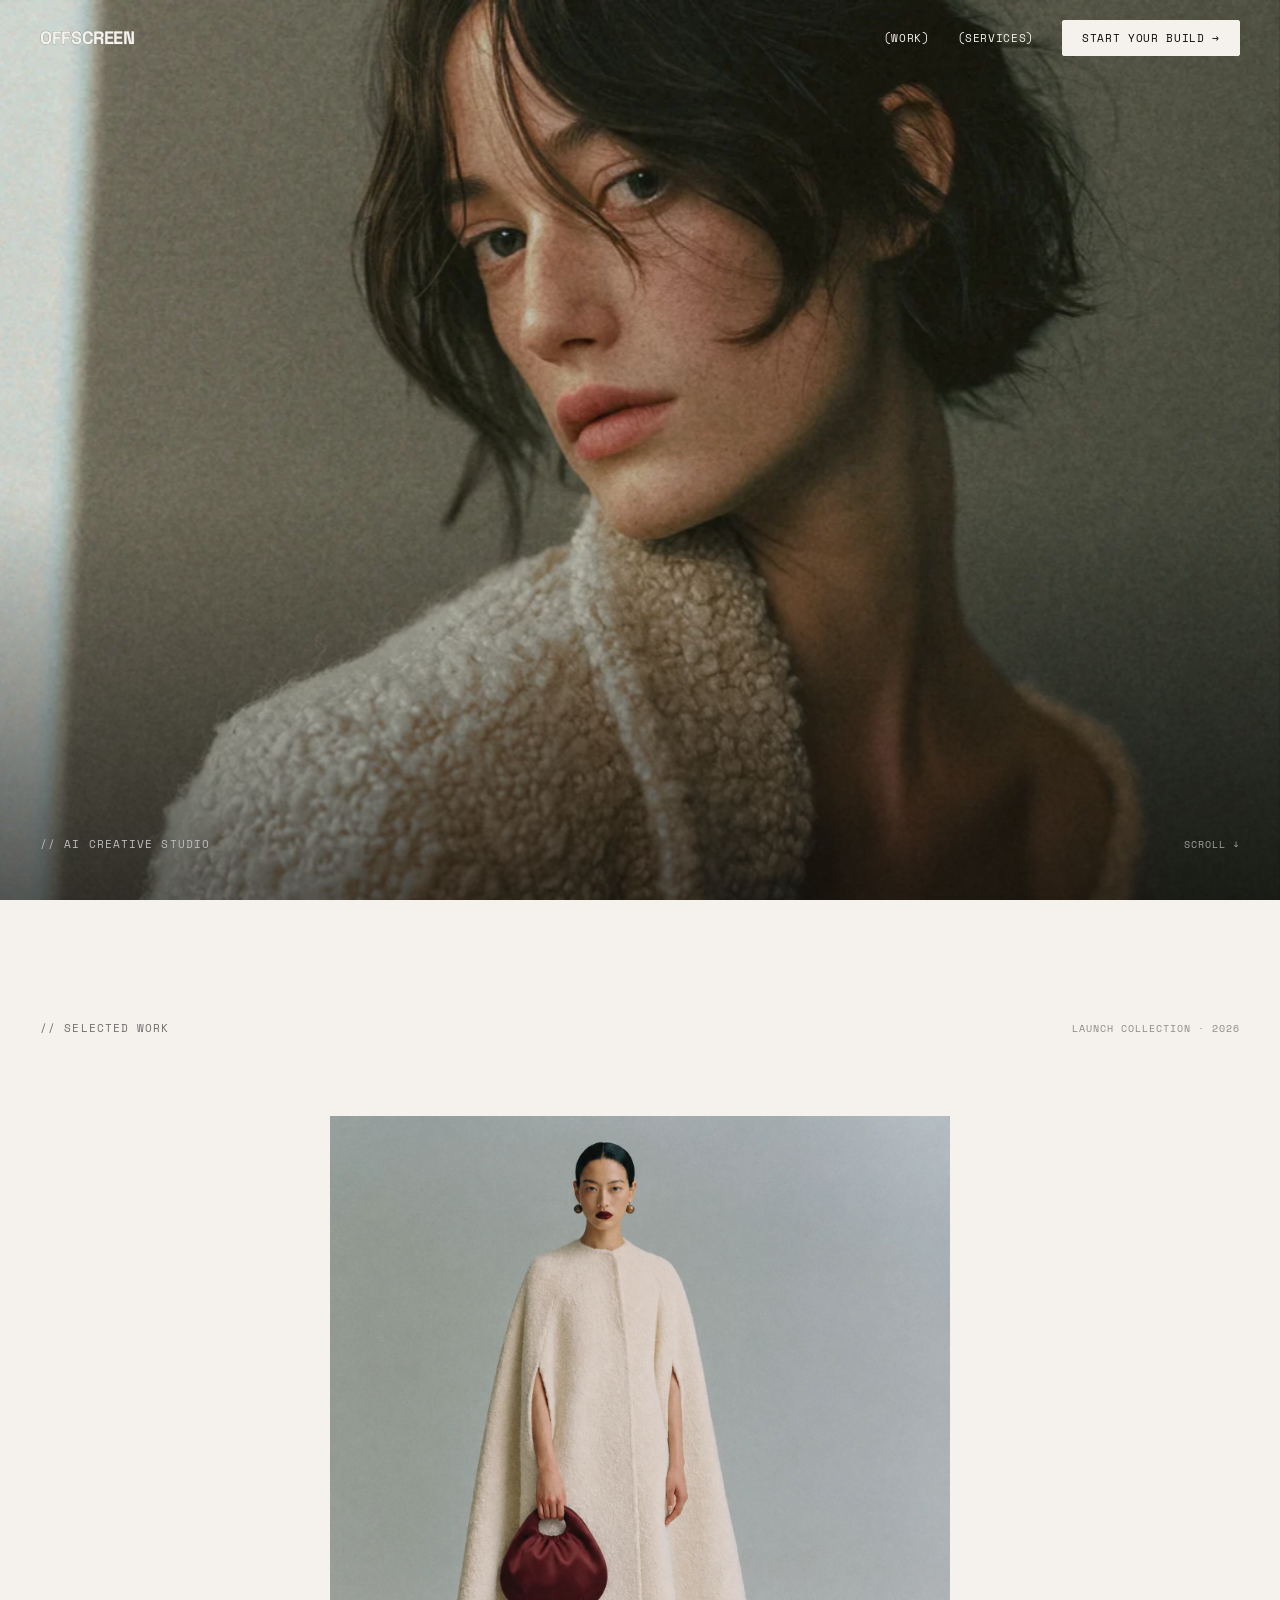
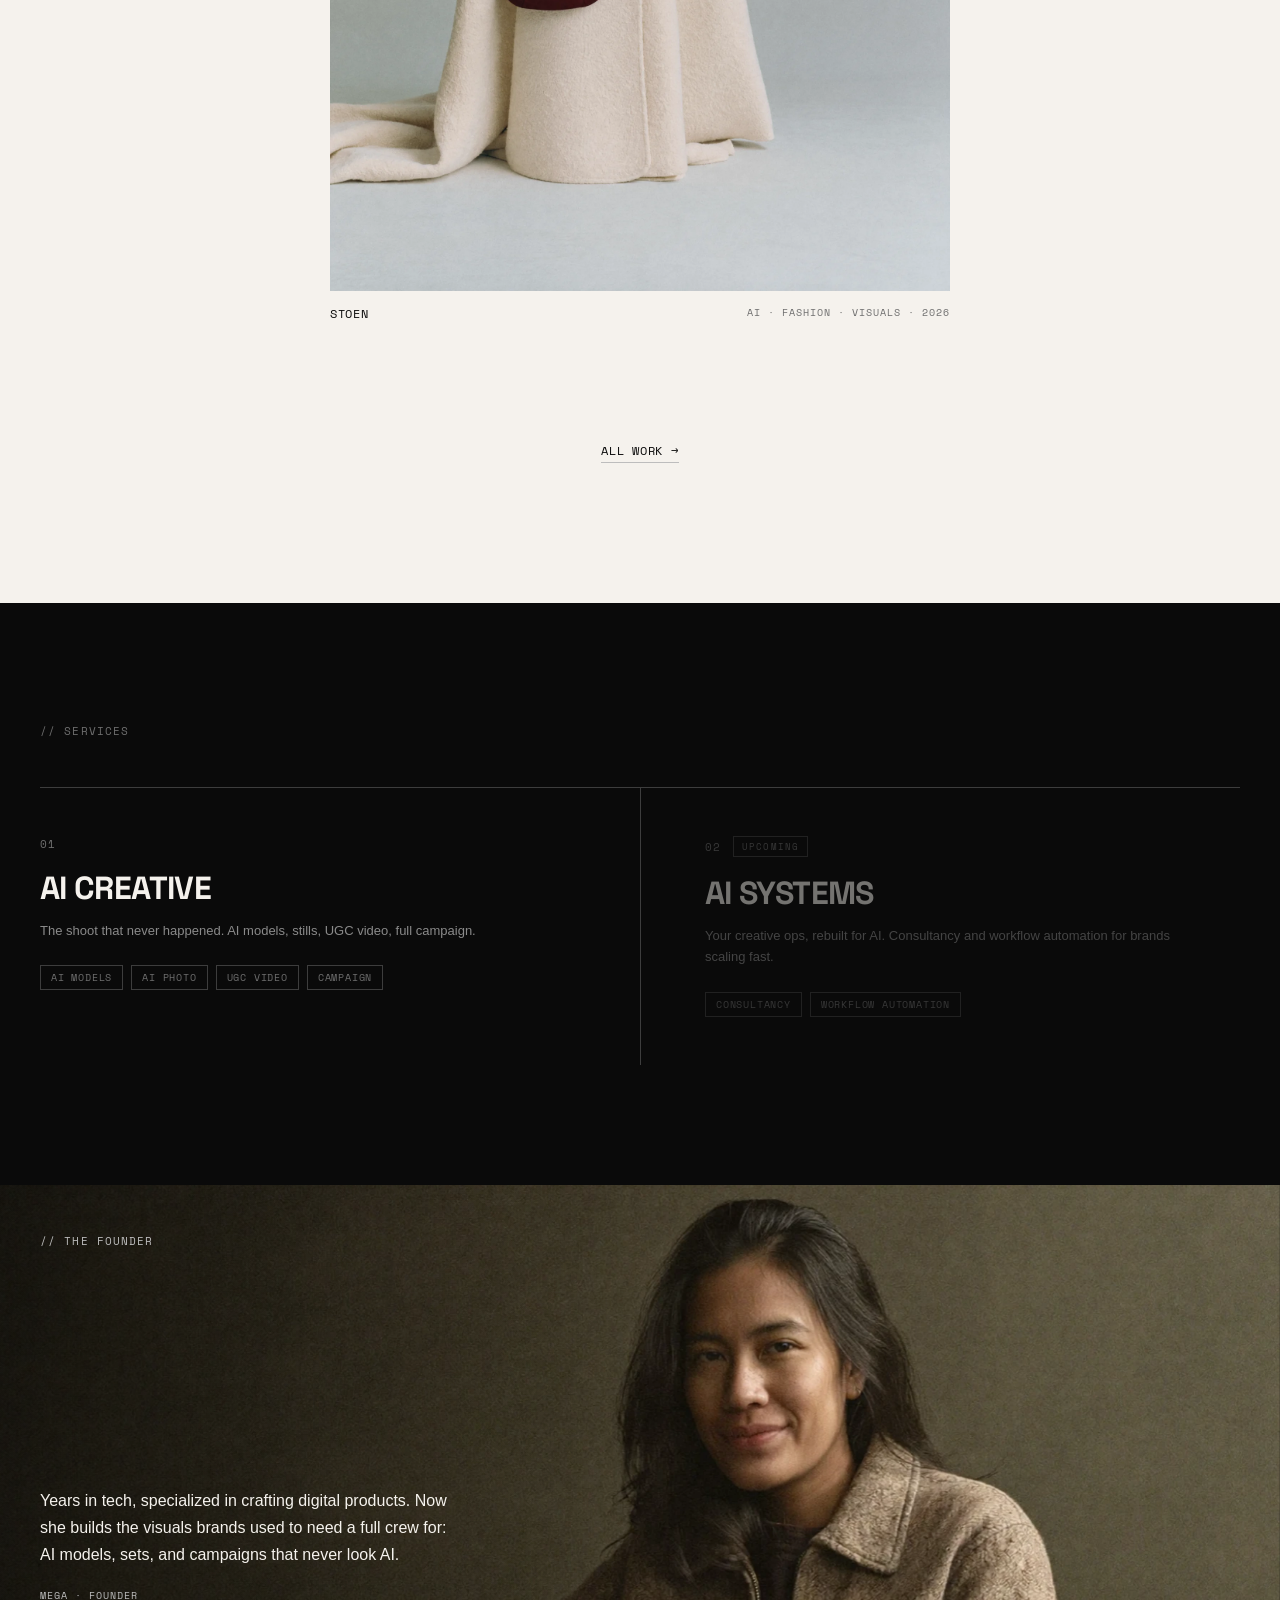
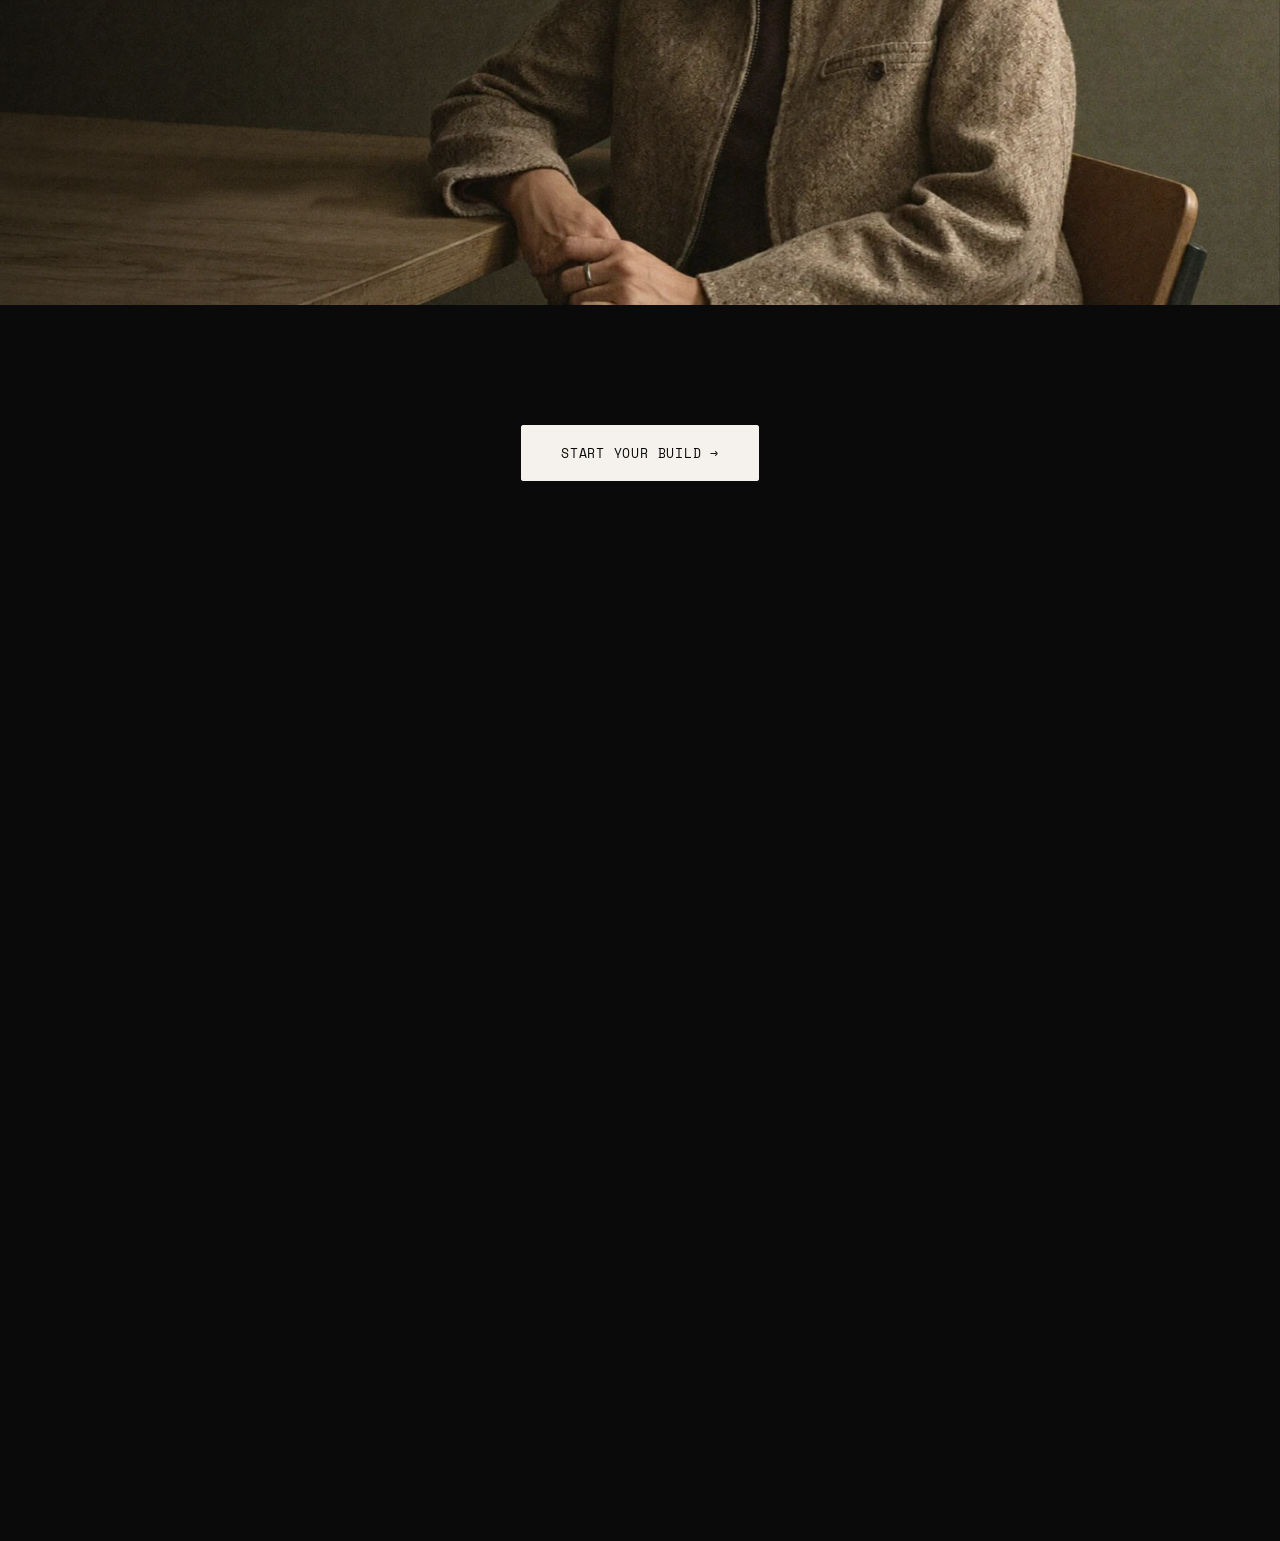
==== commit e9c96dbb: "Full-bleed founder section; plain black All Work panel - Founder photo now runs edge to edge like th" ====
--- a/index.html
+++ b/index.html
@@ -20,8 +20,8 @@
 <link rel="preconnect" href="https://fonts.gstatic.com" crossorigin>
 <link rel="stylesheet" href="https://fonts.googleapis.com/css2?family=Space+Mono:ital,wght@0,400;0,700;1,400&family=Space+Grotesk:wght@400;500;600;700&display=swap">
 <link rel="preload" as="image" href="/assets/work/offscreen_hero_16x9.webp">
-<link rel="stylesheet" href="/assets/css/tokens.css?v=3">
-<link rel="stylesheet" href="/assets/css/site.css?v=3">
+<link rel="stylesheet" href="/assets/css/tokens.css?v=5">
+<link rel="stylesheet" href="/assets/css/site.css?v=5">
 <script>document.documentElement.classList.add('js');</script>
 </head>
 <body>
@@ -107,18 +107,15 @@
   </div>
 </section>
 
-<section id="founder" class="home-founder is-dark" data-screen-label="Founder" aria-labelledby="founder-label">
-  <div class="sec-head rv">
-    <h2 class="label" id="founder-label" style="font-weight:400;">// THE FOUNDER</h2>
+<section id="founder" class="home-founder" data-screen-label="Founder" aria-labelledby="founder-label">
+  <div class="home-founder-bg par" data-par="0.06">
+    <img src="/assets/founder/founder_16x9.webp" alt="Mega, founder of Offscreen, seated at a wooden table" width="2000" height="1125" loading="lazy" decoding="async">
   </div>
-  <div class="home-founder-grid rv">
-    <div class="home-founder-text">
-      <p class="body">Years in tech, specialized in crafting digital products. Now she builds the visuals brands used to need a full crew for: AI models, sets, and campaigns that never look AI.</p>
-      <span class="util">MEGA · FOUNDER</span>
-    </div>
-    <div class="media ar-169 home-founder-img">
-      <img src="/assets/founder/founder_16x9.webp" alt="Mega, founder of Offscreen, seated at a wooden table" width="2000" height="1125" loading="lazy" decoding="async">
-    </div>
+  <div class="home-founder-shade"></div>
+  <h2 class="home-founder-label label" id="founder-label">// THE FOUNDER</h2>
+  <div class="home-founder-text rv">
+    <p class="body">Years in tech, specialized in crafting digital products. Now she builds the visuals brands used to need a full crew for: AI models, sets, and campaigns that never look AI.</p>
+    <span class="util">MEGA · FOUNDER</span>
   </div>
 </section>
 
@@ -163,6 +160,6 @@
   <div class="brief-body"><span class="brief-loading">LOADING THE BRIEF…</span></div>
 </dialog>
 
-<script src="/assets/js/site.js?v=3"></script>
+<script src="/assets/js/site.js?v=5"></script>
 </body>
 </html>
--- a/assets/css/site.css
+++ b/assets/css/site.css
@@ -189,15 +189,15 @@
 .services-cta { display: flex; justify-content: center; }
 #services.is-dark { padding-bottom: 0; }
 
-/* ══════════ HOME · FOUNDER + CTA ══════════ */
-.home-founder { padding: 120px var(--pm) 0; }
-.home-founder .sec-head { margin-bottom: 48px; }
-.home-founder-grid { display: grid; grid-template-columns: 5fr 7fr; gap: 64px; align-items: end; border-top: 1px solid var(--rule); padding-top: 48px; }
-.home-founder-text { display: flex; flex-direction: column; gap: 20px; max-width: 420px; }
-.home-founder-text .body { color: var(--grey-400); }
-.ar-169 { aspect-ratio: 16 / 9; }
-.home-founder-img { background: var(--surface); }
-.home-founder-img img { object-position: 65% center; }
+/* ══════════ HOME · FOUNDER (full-bleed, text over image) + CTA ══════════ */
+.home-founder { position: relative; overflow: hidden; background: var(--bg); color: var(--bone); margin-top: 120px; aspect-ratio: 16 / 9; min-height: 600px; max-height: 100vh; }
+.home-founder-bg { position: absolute; top: -6%; bottom: -6%; left: 0; right: 0; }
+.home-founder-bg img { width: 100%; height: 100%; object-fit: cover; object-position: center; }
+.home-founder-shade { position: absolute; inset: 0; background: linear-gradient(to right, rgba(5,5,5,0.5), transparent 50%); }
+.home-founder-label { position: absolute; top: 48px; left: var(--pm); z-index: 2; font-weight: 400; color: var(--grey-300); }
+.home-founder-text { position: absolute; top: 0; bottom: 0; left: var(--pm); z-index: 2; max-width: 420px; display: flex; flex-direction: column; justify-content: center; gap: 20px; }
+.home-founder-text .body { color: var(--bone); }
+.home-founder-text .util { color: var(--grey-300); }
 .home-cta { padding: 120px var(--pm) 160px; }
 .services.is-light { padding: 0 var(--pm) 140px; }
 .services.is-light .services-inner { max-width: none; }
@@ -208,10 +208,11 @@
   .svc, .svc + .svc { padding: 32px 0; border-left: 0; }
   .svc + .svc { border-top: 1px solid var(--rule); }
   #services.is-dark { padding-bottom: 0; }
-  .home-founder { padding-top: 88px; }
-  .home-founder .sec-head { margin-bottom: 32px; }
-  .home-founder-grid { grid-template-columns: 1fr; gap: 24px; padding-top: 32px; }
-  .home-founder-img { order: -1; }
+  .home-founder { margin-top: 88px; aspect-ratio: auto; height: 100svh; min-height: 560px; max-height: none; }
+  .home-founder-bg img { object-position: 62% center; }
+  .home-founder-shade { background: linear-gradient(to top, rgba(5,5,5,0.75), transparent 55%); }
+  .home-founder-label { top: 32px; }
+  .home-founder-text { top: auto; bottom: 40px; right: var(--pm); gap: 16px; }
   .home-cta { padding: 88px var(--pm) 100px; }
   .services.is-light { padding-bottom: 88px; }
 }
@@ -415,11 +416,6 @@
 
 .next { position: relative; overflow: hidden; background: var(--bg); }
 .next-link { display: block; position: relative; height: 560px; }
-.next-link:hover { opacity: 1; }
-.next-link .par { position: absolute; top: -12%; bottom: -12%; left: 0; right: 0; }
-.next-link .par img { width: 100%; height: 100%; object-fit: cover; object-position: center 30%; }
-.next-shade { position: absolute; inset: 0; background: rgba(5,5,5,0.55); transition: background 0.5s ease; }
-.next-link:hover .next-shade { background: rgba(5,5,5,0.4); }
 .next-text { position: absolute; inset: 0; display: flex; flex-direction: column; align-items: center; justify-content: center; gap: 16px; text-align: center; }
 .next-text .label { color: var(--grey-400); }
 .next-text .util { color: var(--grey-400); }
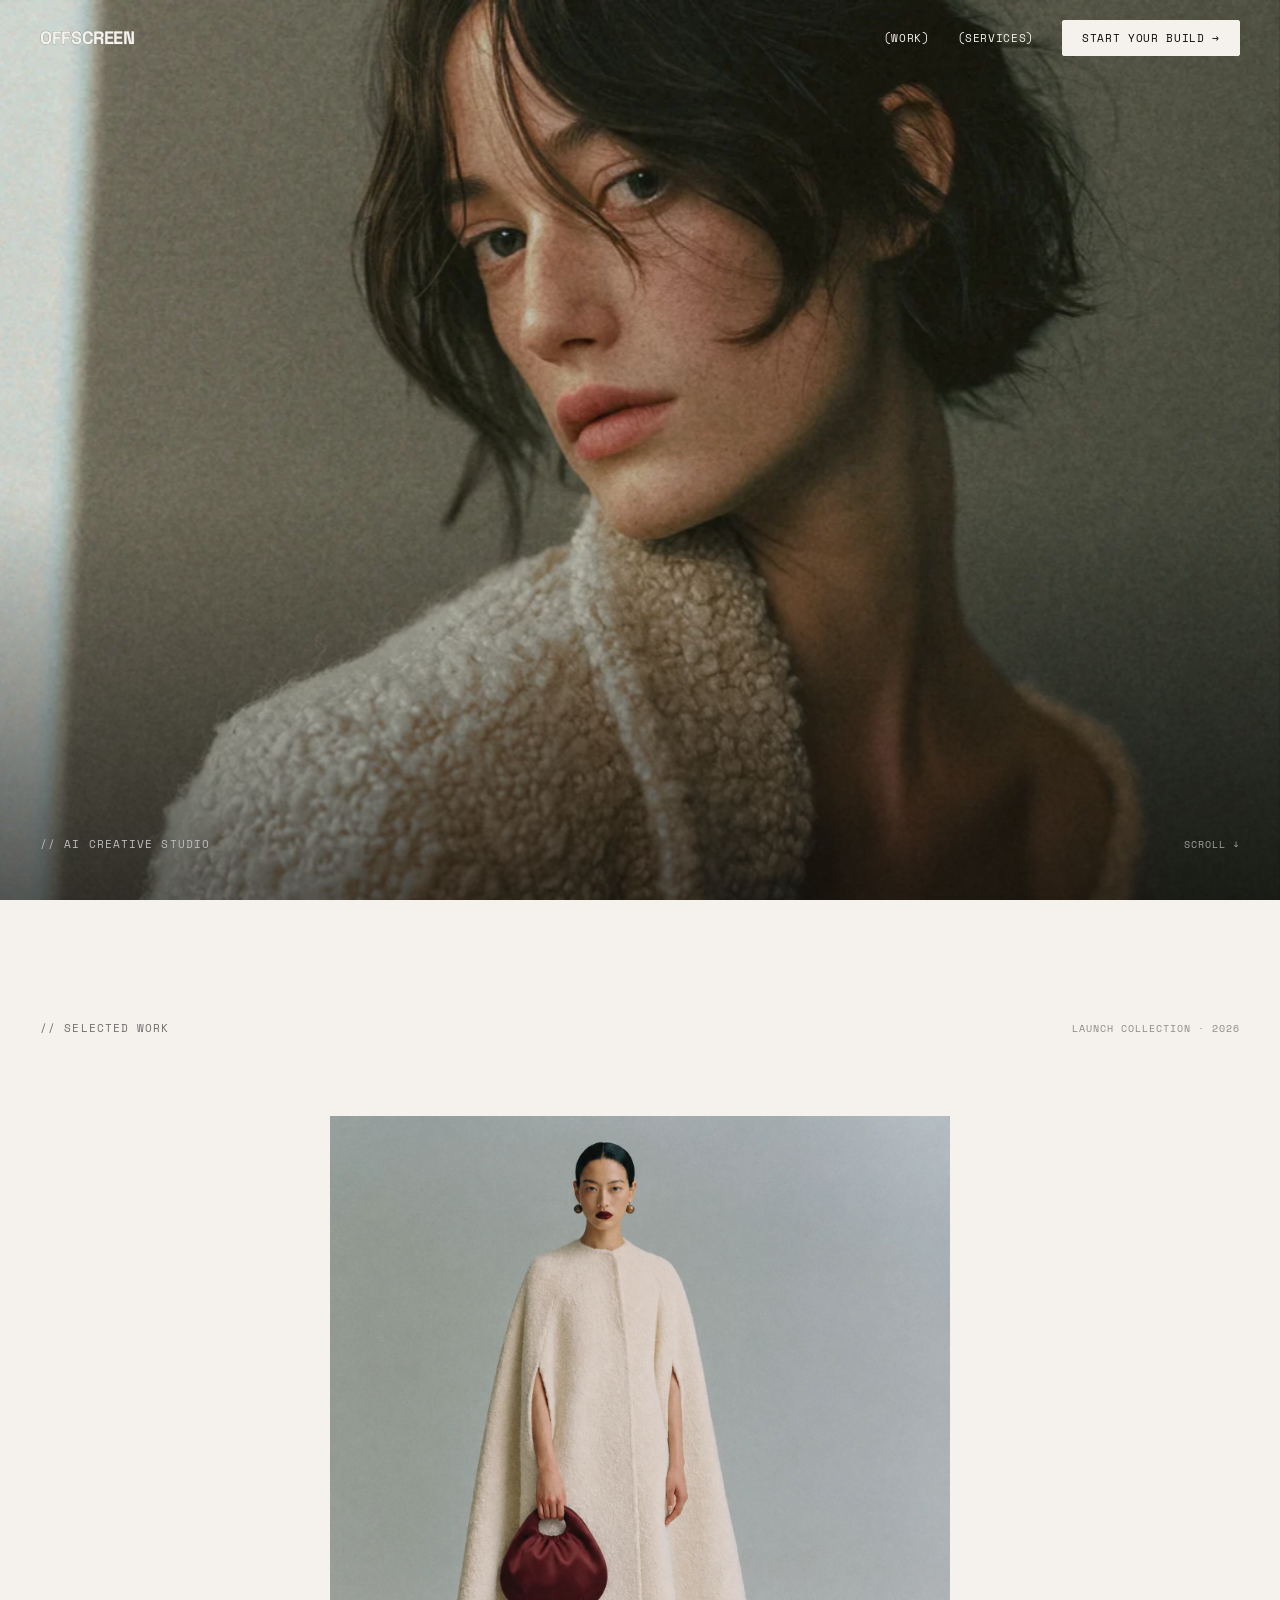
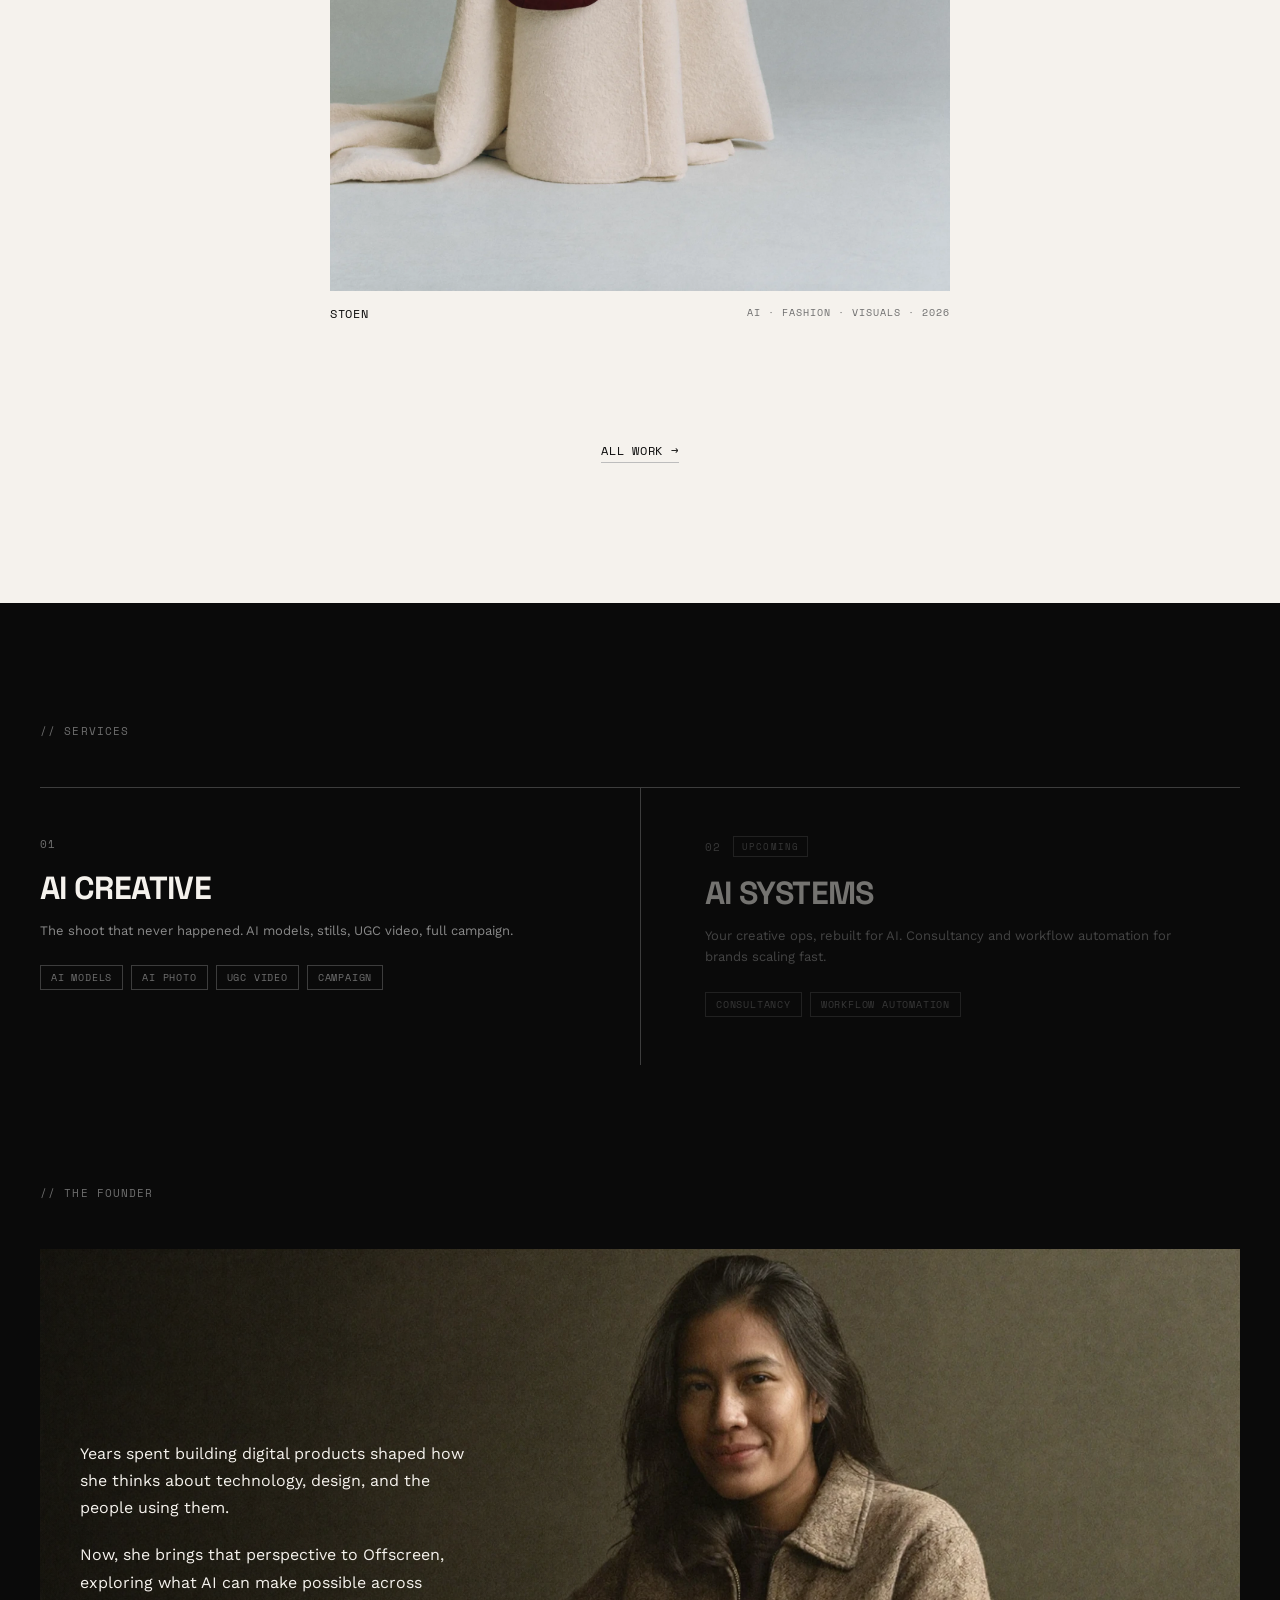
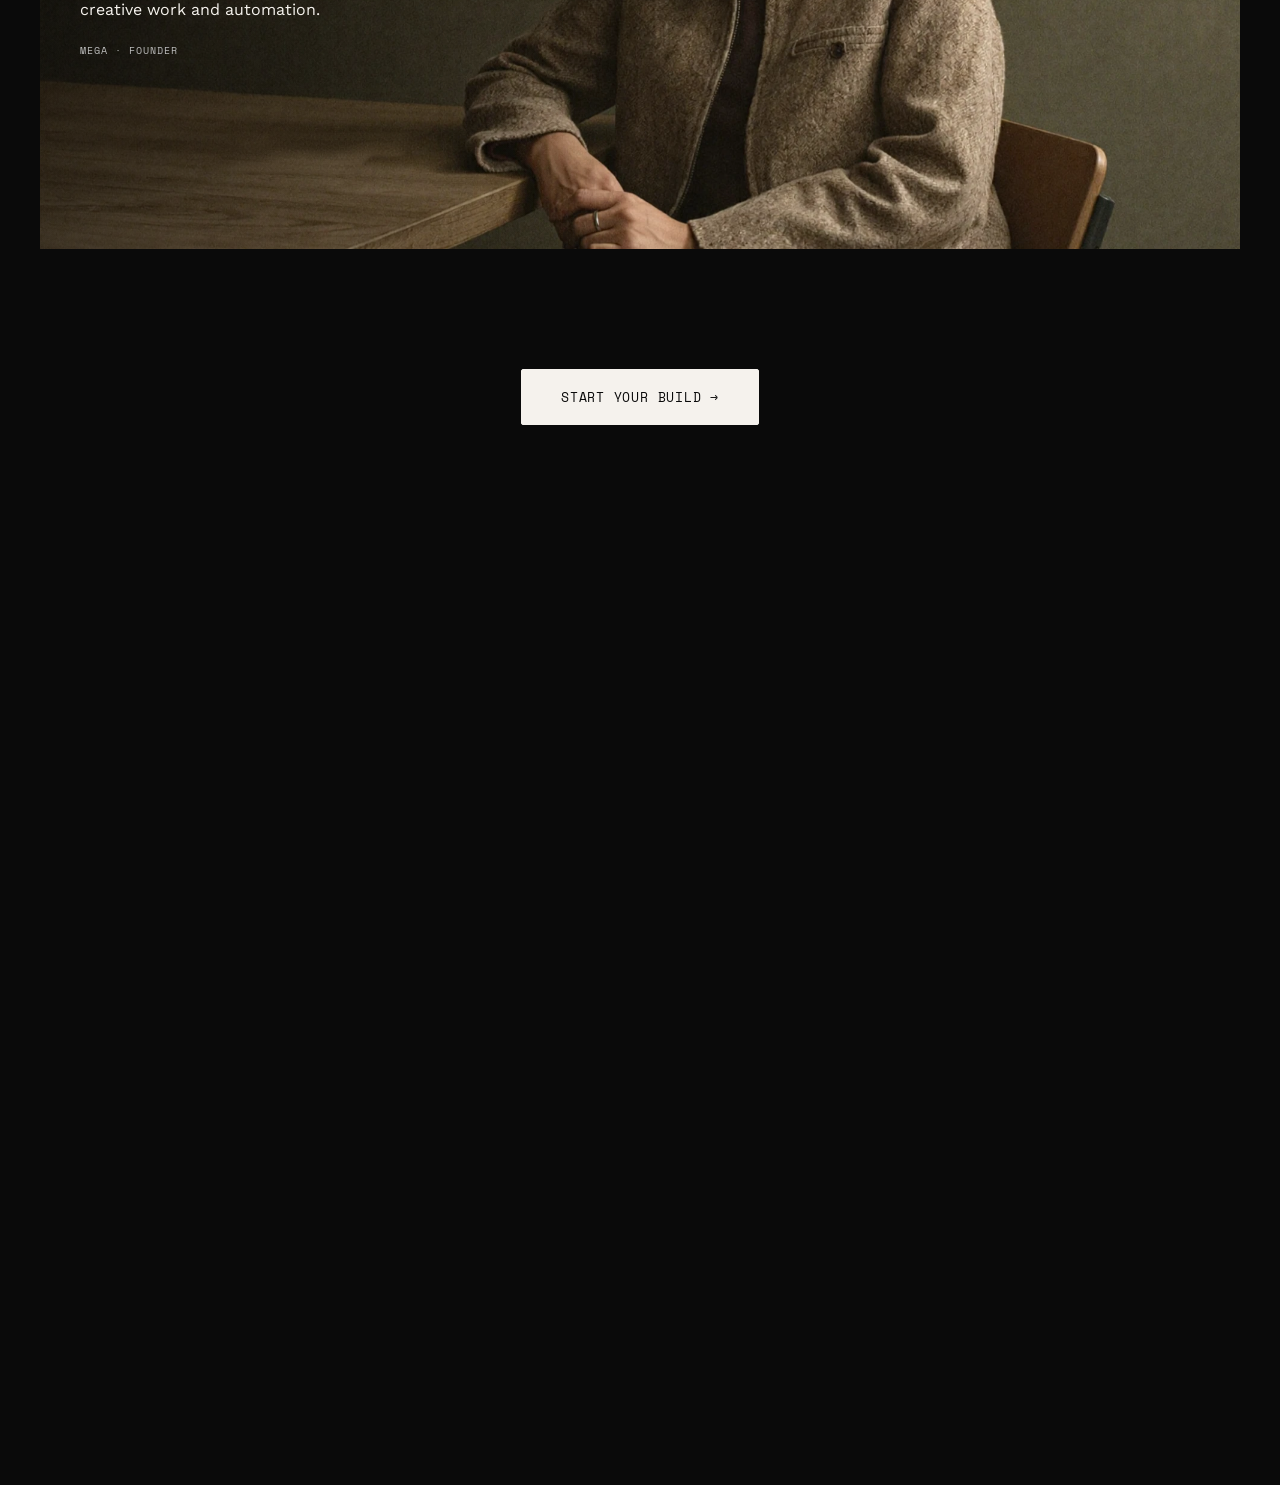
==== commit b3b47502: "Inset founder photo, new founder copy, Work Sans body font - Founder photo sits inside the page marg" ====
--- a/index.html
+++ b/index.html
@@ -18,10 +18,10 @@
 <link rel="apple-touch-icon" href="/favicon-180x180.png">
 <link rel="preconnect" href="https://fonts.googleapis.com">
 <link rel="preconnect" href="https://fonts.gstatic.com" crossorigin>
-<link rel="stylesheet" href="https://fonts.googleapis.com/css2?family=Space+Mono:ital,wght@0,400;0,700;1,400&family=Space+Grotesk:wght@400;500;600;700&display=swap">
+<link rel="stylesheet" href="https://fonts.googleapis.com/css2?family=Space+Mono:ital,wght@0,400;0,700;1,400&family=Space+Grotesk:wght@400;500;600;700&family=Work+Sans:wght@400;500;600&display=swap">
 <link rel="preload" as="image" href="/assets/work/offscreen_hero_16x9.webp">
-<link rel="stylesheet" href="/assets/css/tokens.css?v=5">
-<link rel="stylesheet" href="/assets/css/site.css?v=5">
+<link rel="stylesheet" href="/assets/css/tokens.css?v=6">
+<link rel="stylesheet" href="/assets/css/site.css?v=6">
 <script>document.documentElement.classList.add('js');</script>
 </head>
 <body>
@@ -107,15 +107,20 @@
   </div>
 </section>
 
-<section id="founder" class="home-founder" data-screen-label="Founder" aria-labelledby="founder-label">
-  <div class="home-founder-bg par" data-par="0.06">
-    <img src="/assets/founder/founder_16x9.webp" alt="Mega, founder of Offscreen, seated at a wooden table" width="2000" height="1125" loading="lazy" decoding="async">
+<section id="founder" class="home-founder-wrap is-dark" data-screen-label="Founder" aria-labelledby="founder-label">
+  <div class="sec-head rv">
+    <h2 class="label" id="founder-label" style="font-weight:400;">// THE FOUNDER</h2>
   </div>
-  <div class="home-founder-shade"></div>
-  <h2 class="home-founder-label label" id="founder-label">// THE FOUNDER</h2>
-  <div class="home-founder-text rv">
-    <p class="body">Years in tech, specialized in crafting digital products. Now she builds the visuals brands used to need a full crew for: AI models, sets, and campaigns that never look AI.</p>
-    <span class="util">MEGA · FOUNDER</span>
+  <div class="home-founder">
+    <div class="home-founder-bg par" data-par="0.06">
+      <img src="/assets/founder/founder_16x9.webp" alt="Mega, founder of Offscreen, seated at a wooden table" width="2000" height="1125" loading="lazy" decoding="async">
+    </div>
+    <div class="home-founder-shade"></div>
+    <div class="home-founder-text rv">
+      <p class="body">Years spent building digital products shaped how she thinks about technology, design, and the people using them.</p>
+      <p class="body">Now, she brings that perspective to Offscreen, exploring what AI can make possible across creative work and automation.</p>
+      <span class="util">MEGA · FOUNDER</span>
+    </div>
   </div>
 </section>
 
@@ -160,6 +165,6 @@
   <div class="brief-body"><span class="brief-loading">LOADING THE BRIEF…</span></div>
 </dialog>
 
-<script src="/assets/js/site.js?v=5"></script>
+<script src="/assets/js/site.js?v=6"></script>
 </body>
 </html>
--- a/assets/css/tokens.css
+++ b/assets/css/tokens.css
@@ -48,7 +48,7 @@
   /* ——— Font Stacks ——— */
   --font-grotesque:   'Space Grotesk', 'Arial Black', sans-serif;  /* headlines + wordmark */
   --font-mono:        'Space Mono', 'Courier New', monospace;       /* labels, buttons, data */
-  --font-sans:        Helvetica, 'Helvetica Neue', Arial, sans-serif; /* body */
+  --font-sans:        'Work Sans', Helvetica, Arial, sans-serif;     /* body */
 
   /* ——— Font Weights ——— */
   --weight-regular:   400;
--- a/assets/css/site.css
+++ b/assets/css/site.css
@@ -190,12 +190,13 @@
 #services.is-dark { padding-bottom: 0; }
 
 /* ══════════ HOME · FOUNDER (full-bleed, text over image) + CTA ══════════ */
-.home-founder { position: relative; overflow: hidden; background: var(--bg); color: var(--bone); margin-top: 120px; aspect-ratio: 16 / 9; min-height: 600px; max-height: 100vh; }
+.home-founder-wrap { padding: 120px var(--pm) 0; }
+.home-founder-wrap .sec-head { margin-bottom: 48px; }
+.home-founder { position: relative; overflow: hidden; background: var(--surface); color: var(--bone); aspect-ratio: 2 / 1; min-height: 460px; max-height: 80vh; }
 .home-founder-bg { position: absolute; top: -6%; bottom: -6%; left: 0; right: 0; }
 .home-founder-bg img { width: 100%; height: 100%; object-fit: cover; object-position: center; }
 .home-founder-shade { position: absolute; inset: 0; background: linear-gradient(to right, rgba(5,5,5,0.5), transparent 50%); }
-.home-founder-label { position: absolute; top: 48px; left: var(--pm); z-index: 2; font-weight: 400; color: var(--grey-300); }
-.home-founder-text { position: absolute; top: 0; bottom: 0; left: var(--pm); z-index: 2; max-width: 420px; display: flex; flex-direction: column; justify-content: center; gap: 20px; }
+.home-founder-text { position: absolute; top: 0; bottom: 0; left: 40px; z-index: 2; max-width: 400px; display: flex; flex-direction: column; justify-content: center; gap: 20px; }
 .home-founder-text .body { color: var(--bone); }
 .home-founder-text .util { color: var(--grey-300); }
 .home-cta { padding: 120px var(--pm) 160px; }
@@ -208,11 +209,15 @@
   .svc, .svc + .svc { padding: 32px 0; border-left: 0; }
   .svc + .svc { border-top: 1px solid var(--rule); }
   #services.is-dark { padding-bottom: 0; }
-  .home-founder { margin-top: 88px; aspect-ratio: auto; height: 100svh; min-height: 560px; max-height: none; }
+  .home-founder-wrap { padding-top: 88px; }
+  .home-founder-wrap .sec-head { margin-bottom: 32px; }
+  /* phones: photo on top, text below it so the bio never covers the face */
+  .home-founder { aspect-ratio: auto; min-height: 0; max-height: none; overflow: visible; background: none; }
+  .home-founder-bg { position: relative; inset: auto; aspect-ratio: 4 / 5; overflow: hidden; transform: none !important; }
   .home-founder-bg img { object-position: 62% center; }
-  .home-founder-shade { background: linear-gradient(to top, rgba(5,5,5,0.75), transparent 55%); }
-  .home-founder-label { top: 32px; }
-  .home-founder-text { top: auto; bottom: 40px; right: var(--pm); gap: 16px; }
+  .home-founder-shade { display: none; }
+  .home-founder-text { position: static; max-width: none; padding-top: 24px; gap: 16px; }
+  .home-founder-text .body { color: var(--grey-400); }
   .home-cta { padding: 88px var(--pm) 100px; }
   .services.is-light { padding-bottom: 88px; }
 }
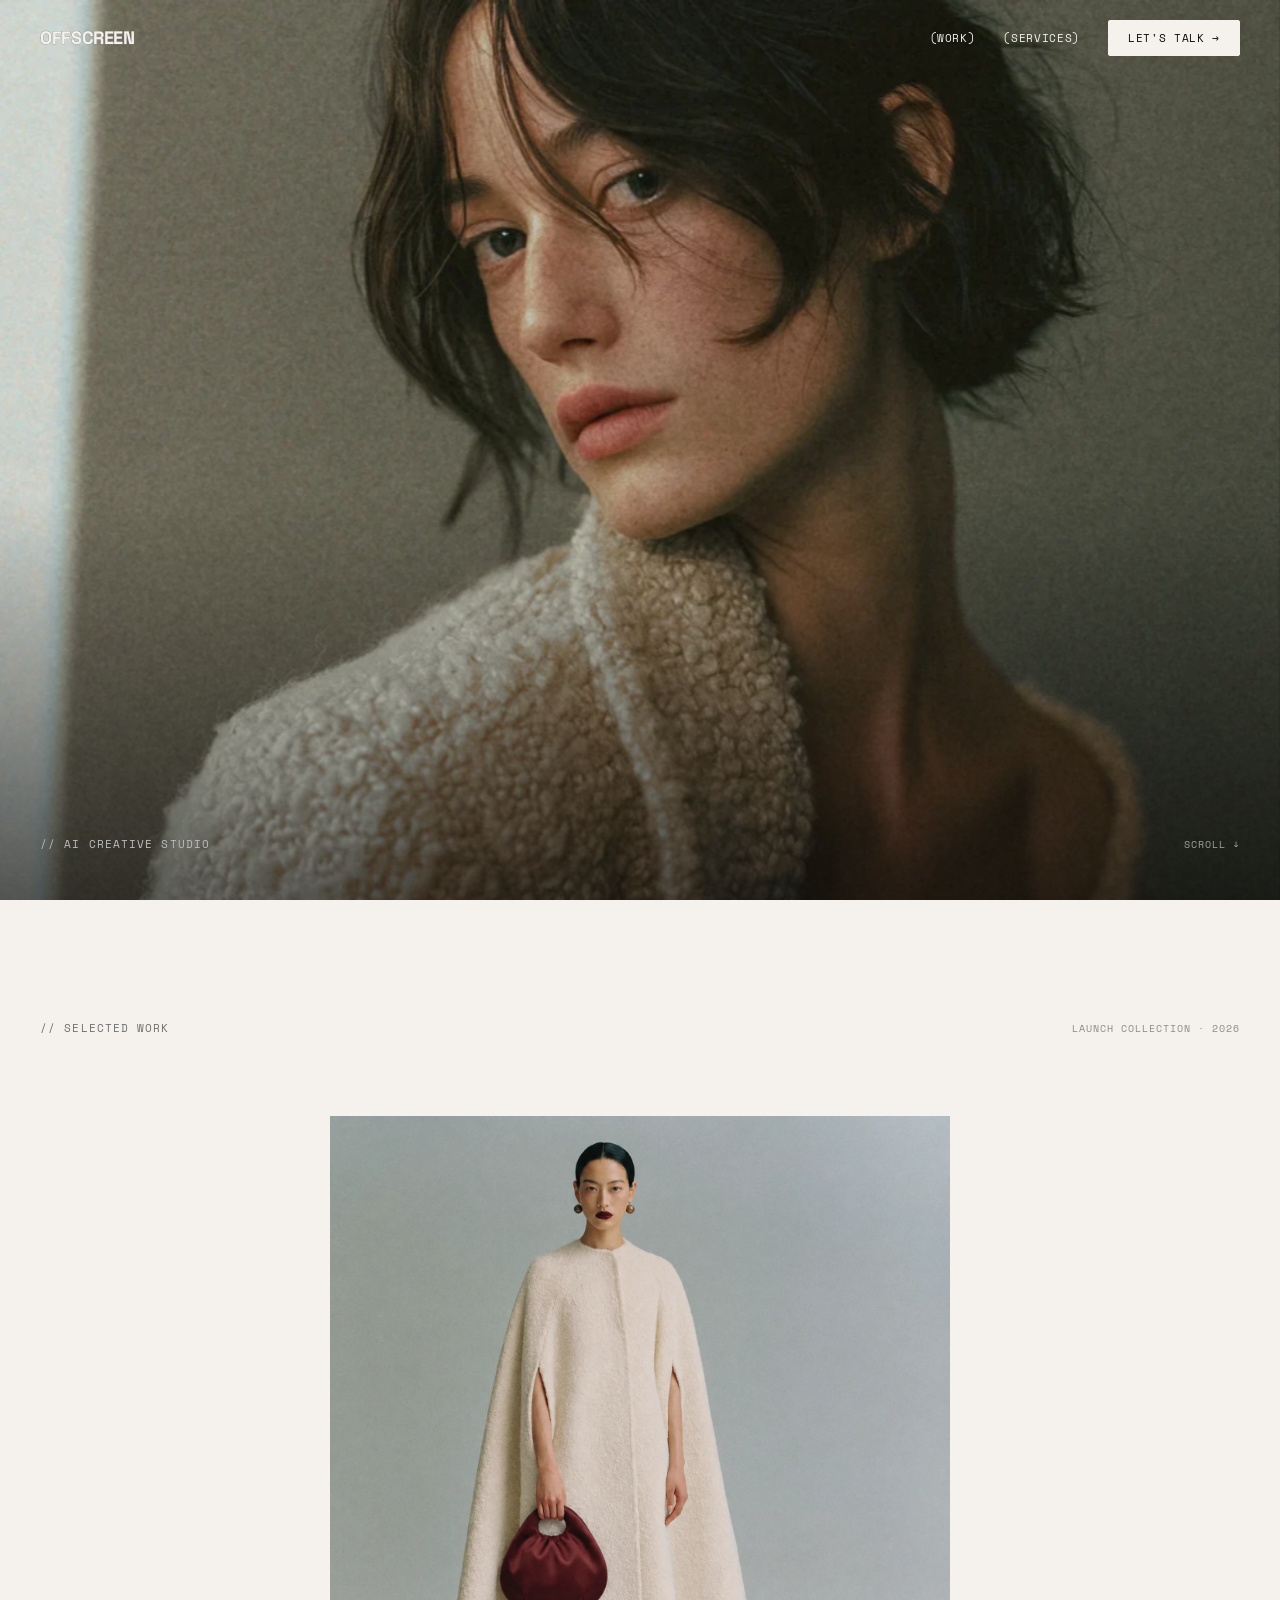
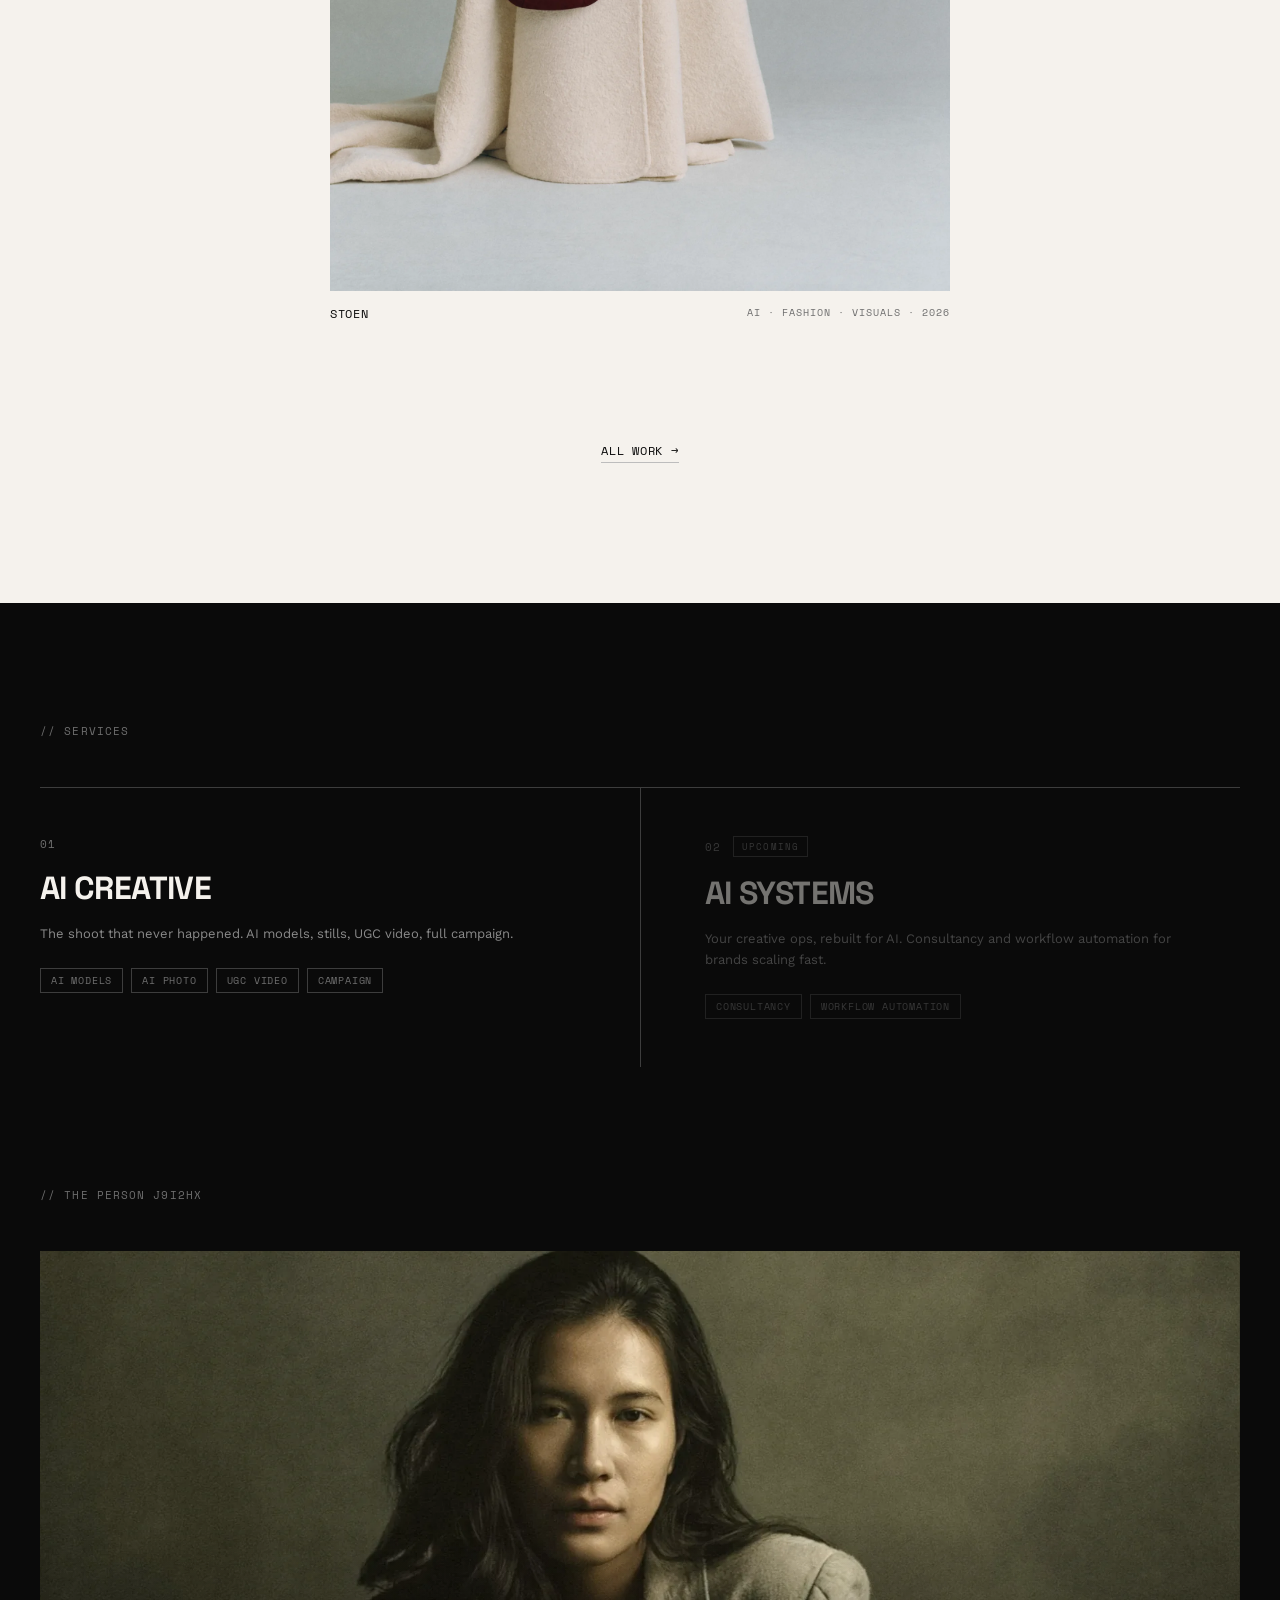
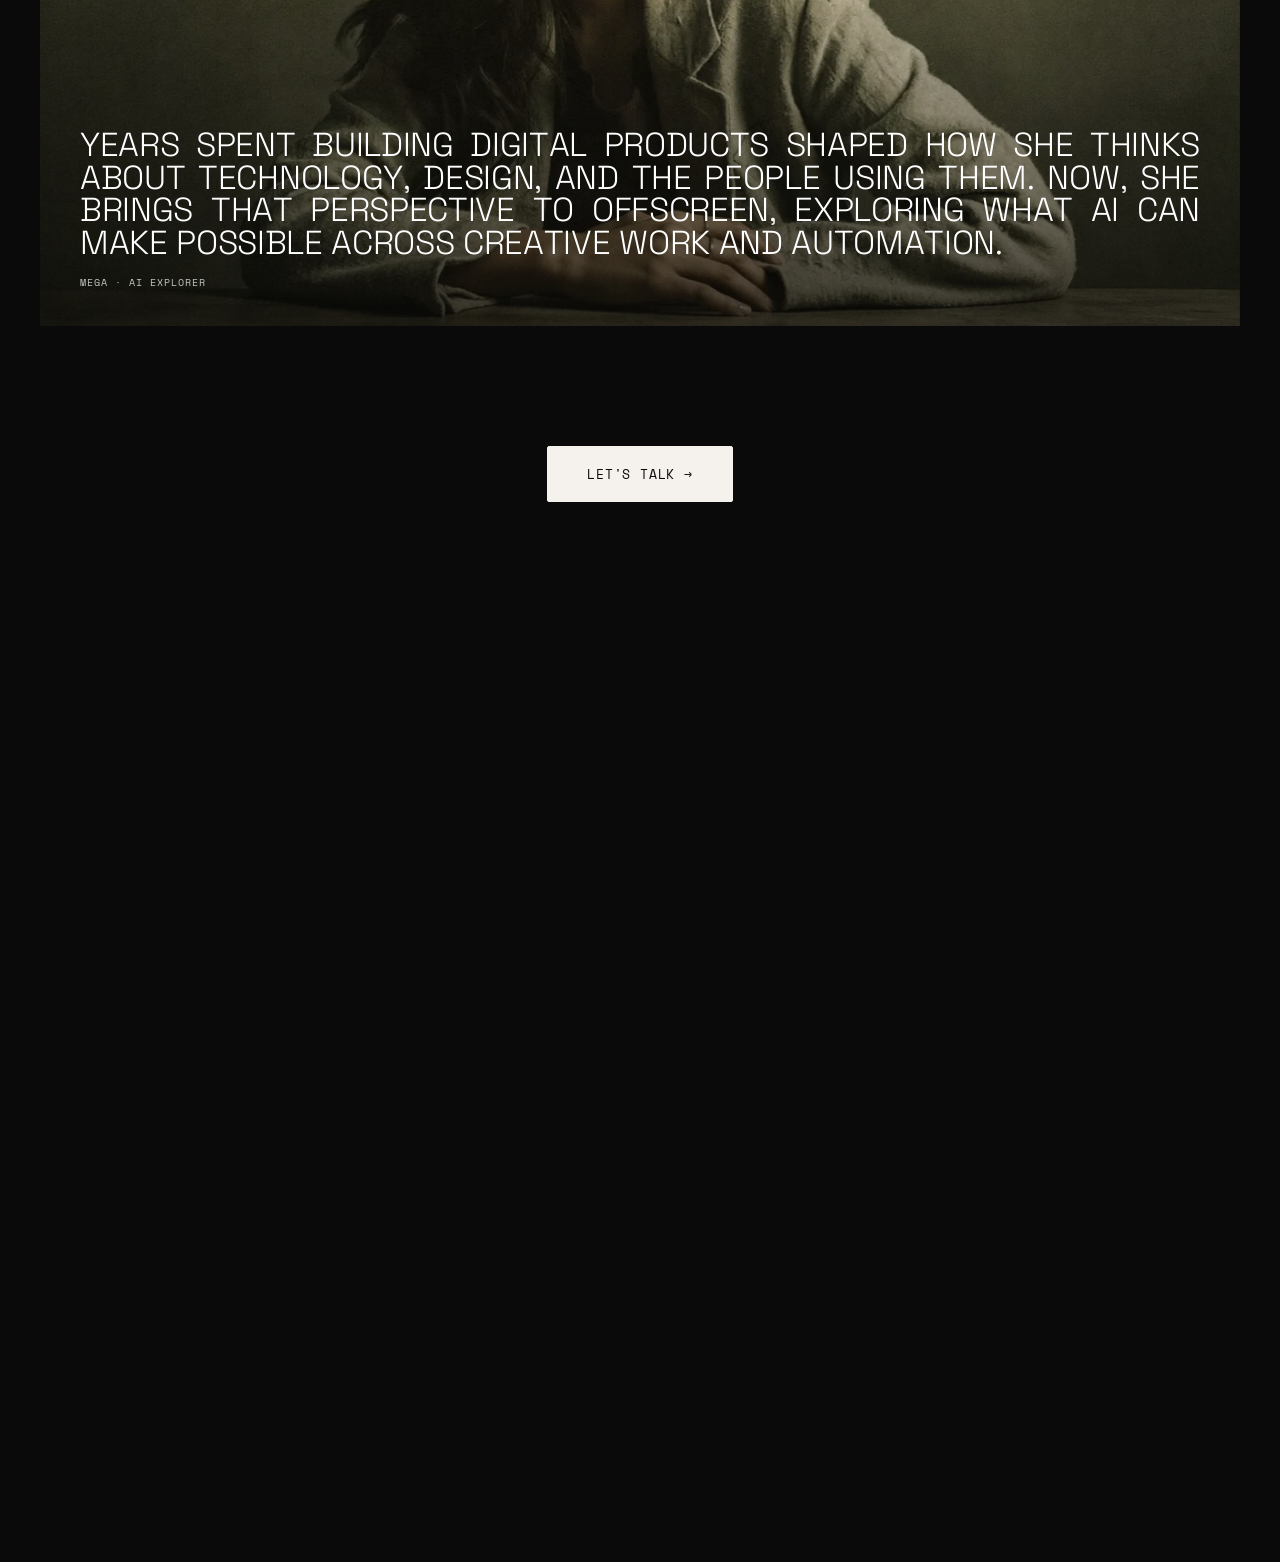
==== commit 682c9229: "New founder section, Let's talk CTA, site motion, full footer on Stoen - Rename every "Start your bu" ====
--- a/index.html
+++ b/index.html
@@ -18,10 +18,10 @@
 <link rel="apple-touch-icon" href="/favicon-180x180.png">
 <link rel="preconnect" href="https://fonts.googleapis.com">
 <link rel="preconnect" href="https://fonts.gstatic.com" crossorigin>
-<link rel="stylesheet" href="https://fonts.googleapis.com/css2?family=Space+Mono:ital,wght@0,400;0,700;1,400&family=Space+Grotesk:wght@400;500;600;700&family=Work+Sans:wght@400;500;600&display=swap">
+<link rel="stylesheet" href="https://fonts.googleapis.com/css2?family=Space+Mono:ital,wght@0,400;0,700;1,400&family=Space+Grotesk:wght@300;400;500;600;700&family=Work+Sans:wght@400;500;600&display=swap">
 <link rel="preload" as="image" href="/assets/work/offscreen_hero_16x9.webp">
-<link rel="stylesheet" href="/assets/css/tokens.css?v=6">
-<link rel="stylesheet" href="/assets/css/site.css?v=6">
+<link rel="stylesheet" href="/assets/css/tokens.css?v=15">
+<link rel="stylesheet" href="/assets/css/site.css?v=15">
 <script>document.documentElement.classList.add('js');</script>
 </head>
 <body>
@@ -39,7 +39,7 @@
     <div class="nav-links">
       <a class="nav-link" href="#work">(WORK)</a>
       <a class="nav-link" href="#services">(SERVICES)</a>
-      <a class="btn btn-sm" href="https://forms.fillout.com/t/vpHvww8ndgus" target="_blank" rel="noopener" data-brief>START YOUR BUILD →</a>
+      <a class="btn btn-sm" href="https://forms.fillout.com/t/vpHvww8ndgus" target="_blank" rel="noopener" data-brief>LET'S TALK →</a>
     </div>
   </nav>
 
@@ -109,24 +109,25 @@
 
 <section id="founder" class="home-founder-wrap is-dark" data-screen-label="Founder" aria-labelledby="founder-label">
   <div class="sec-head rv">
-    <h2 class="label" id="founder-label" style="font-weight:400;">// THE FOUNDER</h2>
+    <h2 class="label" id="founder-label" style="font-weight:400;">// THE PERSON BEHIND</h2>
   </div>
   <div class="home-founder">
-    <div class="home-founder-bg par" data-par="0.06">
-      <img src="/assets/founder/founder_16x9.webp" alt="Mega, founder of Offscreen, seated at a wooden table" width="2000" height="1125" loading="lazy" decoding="async">
+    <div class="home-founder-media">
+      <div class="home-founder-bg par" data-par="0.06">
+        <img src="/assets/founder/founder_16x9.webp?v=15" alt="Mega, the AI explorer behind Offscreen, seated at a table in a linen jacket" width="2000" height="1125" loading="lazy" decoding="async">
+      </div>
     </div>
     <div class="home-founder-shade"></div>
-    <div class="home-founder-text rv">
-      <p class="body">Years spent building digital products shaped how she thinks about technology, design, and the people using them.</p>
-      <p class="body">Now, she brings that perspective to Offscreen, exploring what AI can make possible across creative work and automation.</p>
-      <span class="util">MEGA · FOUNDER</span>
+    <div class="home-founder-text">
+      <p class="founder-statement">Years spent building digital products shaped how she thinks about technology, design, and the people using them. Now, she brings that perspective to Offscreen, exploring what AI can make possible across creative work and automation.</p>
+      <span class="util">MEGA · AI EXPLORER</span>
     </div>
   </div>
 </section>
 
 <section class="home-cta is-dark" data-screen-label="CTA">
   <div class="services-cta rv">
-    <a class="btn" href="https://forms.fillout.com/t/vpHvww8ndgus" target="_blank" rel="noopener" data-brief>START YOUR BUILD →</a>
+    <a class="btn" href="https://forms.fillout.com/t/vpHvww8ndgus" target="_blank" rel="noopener" data-brief>LET'S TALK →</a>
   </div>
 </section>
 
@@ -157,14 +158,14 @@
   <div class="bigmark-clip" aria-hidden="true"><div class="bigmark">OFFSCREEN</div></div>
 </footer>
 
-<dialog id="brief" class="brief" aria-label="Start your build">
+<dialog id="brief" class="brief" aria-label="Let's talk">
   <div class="brief-bar">
-    <span class="label" style="color:var(--grey-400);">// START YOUR BUILD</span>
+    <span class="label" style="color:var(--grey-400);">// LET'S TALK</span>
     <button type="button" class="brief-close">(CLOSE ×)</button>
   </div>
   <div class="brief-body"><span class="brief-loading">LOADING THE BRIEF…</span></div>
 </dialog>
 
-<script src="/assets/js/site.js?v=6"></script>
+<script src="/assets/js/site.js?v=15"></script>
 </body>
 </html>
--- a/assets/css/site.css
+++ b/assets/css/site.css
@@ -115,6 +115,18 @@
 .par { will-change: transform; }
 .media { position: relative; overflow: hidden; background: #E4E0D9; }
 .media img { width: 100%; height: 100%; object-fit: cover; }
+
+/* ══════════ SITE MOTION (quiet, editorial) ══════════ */
+/* hero photo settles out of a slight zoom; nav and foot fade in after it */
+@keyframes heroSettle { from { transform: scale(1.1); } to { transform: none; } }
+@keyframes softIn { from { opacity: 0; } to { opacity: 1; } }
+.js .hero-bg img { animation: heroSettle 2.6s cubic-bezier(0.16, 1, 0.3, 1) both; }
+.js .hero > .nav, .js .hero-foot, .js .case-year { animation: softIn 1.2s ease 0.6s both; }
+/* headlines rise from behind their own baseline */
+.rise { display: block; overflow: hidden; padding-bottom: 0.08em; margin-bottom: -0.08em; }
+.rise > .rise-in { display: inline-block; }
+.js .rise > .rise-in { transform: translateY(110%); transition: transform 1.1s cubic-bezier(0.16, 1, 0.3, 1); transition-delay: var(--d, 0s); }
+.js .rise.in > .rise-in { transform: none; }
 
 /* ══════════ HERO (home + case opener) ══════════ */
 .hero { height: 100vh; height: 100svh; min-height: 600px; position: relative; overflow: hidden; background: var(--bg); }
@@ -189,16 +201,34 @@
 .services-cta { display: flex; justify-content: center; }
 #services.is-dark { padding-bottom: 0; }
 
-/* ══════════ HOME · FOUNDER (full-bleed, text over image) + CTA ══════════ */
+/* ══════════ HOME · FOUNDER (inset photo, all-caps statement over its bottom) + CTA ══════════ */
 .home-founder-wrap { padding: 120px var(--pm) 0; }
 .home-founder-wrap .sec-head { margin-bottom: 48px; }
-.home-founder { position: relative; overflow: hidden; background: var(--surface); color: var(--bone); aspect-ratio: 2 / 1; min-height: 460px; max-height: 80vh; }
+.home-founder { position: relative; overflow: hidden; aspect-ratio: 16 / 9; max-height: 80vh; width: 100%; background: var(--surface); }
+.home-founder-media { position: absolute; inset: 0; }
 .home-founder-bg { position: absolute; top: -6%; bottom: -6%; left: 0; right: 0; }
-.home-founder-bg img { width: 100%; height: 100%; object-fit: cover; object-position: center; }
-.home-founder-shade { position: absolute; inset: 0; background: linear-gradient(to right, rgba(5,5,5,0.5), transparent 50%); }
-.home-founder-text { position: absolute; top: 0; bottom: 0; left: 40px; z-index: 2; max-width: 400px; display: flex; flex-direction: column; justify-content: center; gap: 20px; }
-.home-founder-text .body { color: var(--bone); }
-.home-founder-text .util { color: var(--grey-300); }
+.home-founder-bg img { width: 100%; height: 100%; object-fit: cover; object-position: center 22%; }
+.home-founder-shade { position: absolute; inset: 0; background: linear-gradient(to top, rgba(5,5,5,0.7), rgba(5,5,5,0.25) 40%, transparent 60%); }
+.home-founder-text { position: absolute; left: 40px; right: 40px; bottom: 36px; z-index: 2; display: flex; flex-direction: column; gap: 16px; }
+.home-founder-text .founder-statement { font-family: var(--font-grotesque); font-weight: 300; text-transform: uppercase; text-align: justify; text-align-last: left; hyphens: none; letter-spacing: -0.01em; line-height: 0.98; font-size: clamp(22px, 2.6vw, 40px); color: #fff; }
+.home-founder-text .util { color: rgba(255,255,255,0.75); }
+/* entrance: photo eases out of a slight zoom, statement lines rise from behind a mask one by one */
+.js .home-founder-media img { transform: scale(1.12); transition: transform 1.8s cubic-bezier(0.2, 0.7, 0.1, 1); }
+.js .home-founder-shade { opacity: 0; transition: opacity 1.2s ease 0.2s; }
+.fs-line { display: block; overflow: hidden; padding-bottom: 0.1em; margin-bottom: -0.1em; }
+.fs-line > span { display: block; text-align-last: justify; }
+.fs-line:last-child > span { text-align-last: left; }
+.fs-word { display: inline-block; white-space: nowrap; }
+.fs-ch { display: inline-block; }
+/* each letter flips up from below its line with a slight tilt, staggered letter by letter */
+.js .fs-ch { opacity: 0; transform: translateY(115%) rotate(14deg); transform-origin: 0 100%; transition: transform 1.1s cubic-bezier(0.16, 1, 0.3, 1), opacity 0.5s ease; transition-delay: var(--d, 0s); }
+.js .home-founder-text .util { opacity: 0; transition: opacity 0.8s ease; transition-delay: var(--util-d, 1.4s); }
+.home-founder.is-in .home-founder-media img { transform: none; }
+.home-founder.is-in .home-founder-shade, .home-founder.is-in .home-founder-text .util { opacity: 1; }
+.home-founder.is-in .fs-ch { opacity: 1; transform: none; }
+@media (min-width: 768px) and (max-width: 1023px) {
+  .home-founder-text { left: 24px; right: 24px; bottom: 24px; }
+}
 .home-cta { padding: 120px var(--pm) 160px; }
 .services.is-light { padding: 0 var(--pm) 140px; }
 .services.is-light .services-inner { max-width: none; }
@@ -211,13 +241,15 @@
   #services.is-dark { padding-bottom: 0; }
   .home-founder-wrap { padding-top: 88px; }
   .home-founder-wrap .sec-head { margin-bottom: 32px; }
-  /* phones: photo on top, text below it so the bio never covers the face */
-  .home-founder { aspect-ratio: auto; min-height: 0; max-height: none; overflow: visible; background: none; }
-  .home-founder-bg { position: relative; inset: auto; aspect-ratio: 4 / 5; overflow: hidden; transform: none !important; }
-  .home-founder-bg img { object-position: 62% center; }
-  .home-founder-shade { display: none; }
-  .home-founder-text { position: static; max-width: none; padding-top: 24px; gap: 16px; }
-  .home-founder-text .body { color: var(--grey-400); }
+  /* phones: portrait crop so the statement has room at the bottom */
+  .home-founder-wrap { padding-top: 88px; }
+  .home-founder-wrap .sec-head { margin-bottom: 32px; }
+  .home-founder { aspect-ratio: 3 / 4; max-height: none; }
+  .home-founder-bg { top: 0; bottom: 0; transform: none !important; }
+  .home-founder-shade { background: linear-gradient(to top, rgba(5,5,5,0.8), rgba(5,5,5,0.3) 45%, transparent 65%); }
+  .home-founder-text { left: 16px; right: 16px; bottom: 16px; gap: 12px; }
+  .home-founder-text .founder-statement { font-size: 15px; line-height: 1.02; text-align: left; }
+  .fs-line > span, .fs-line:last-child > span { text-align-last: left; }
   .home-cta { padding: 88px var(--pm) 100px; }
   .services.is-light { padding-bottom: 88px; }
 }
@@ -425,8 +457,6 @@
 .next-text .label { color: var(--grey-400); }
 .next-text .util { color: var(--grey-400); }
 .next-title { font-family: var(--font-grotesque); font-weight: 700; font-size: clamp(40px, 4.4vw, 56px); letter-spacing: -0.03em; color: var(--bone); text-transform: uppercase; line-height: 1; }
-.case-foot { display: flex; justify-content: space-between; align-items: center; gap: 16px; padding: 24px var(--pm); border-top: 1px solid var(--grey-800); font-size: 10px; letter-spacing: 0.1em; color: var(--grey-500); }
-.case-foot a:not(.btn) { color: var(--grey-400); }
 
 @media (max-width: 767px) {
   .case-hero .hero-shade { background: linear-gradient(to top, rgba(5,5,5,0.7), transparent 50%), linear-gradient(to bottom, rgba(5,5,5,0.5), transparent 25%); }
@@ -446,14 +476,6 @@
   .media-closing { margin-top: 12px; }
   .next-link { height: 380px; }
   .next-text { gap: 12px; }
-  .case-foot { flex-direction: column; gap: 16px; font-size: 9px; }
-  .case-foot-row { display: flex; justify-content: space-between; width: 100%; }
-}
-@media (min-width: 768px) {
-  .case-foot-row { display: contents; }
-  .case-foot-row > :first-child { order: 1; }
-  .case-foot > .btn { order: 2; }
-  .case-foot-row > :last-child { order: 3; }
 }
 
 /* ══════════ BRIEF FORM (Fillout overlay) ══════════ */
@@ -480,6 +502,9 @@
   .wordmark-ghost { animation: none; transform: translate(2.5px, -2.5px); }
   .js .rv { opacity: 1; transform: none; transition: none; }
   .par { transform: none !important; }
+  .js .home-founder-media img, .js .home-founder-shade, .js .fs-ch, .js .home-founder-text .util { transform: none; opacity: 1; transition: none; }
   .reveal-footer.js .bigmark, .reveal-footer.js .footer-links { transform: none !important; opacity: 1 !important; }
   .tile .media img, .row-name, .row-arrow, .brief[open] { transition: none; animation: none; }
-}
+  .js .hero-bg img, .js .hero > .nav, .js .hero-foot, .js .case-year { animation: none; }
+  .js .rise > .rise-in { transform: none !important; transition: none; }
+}
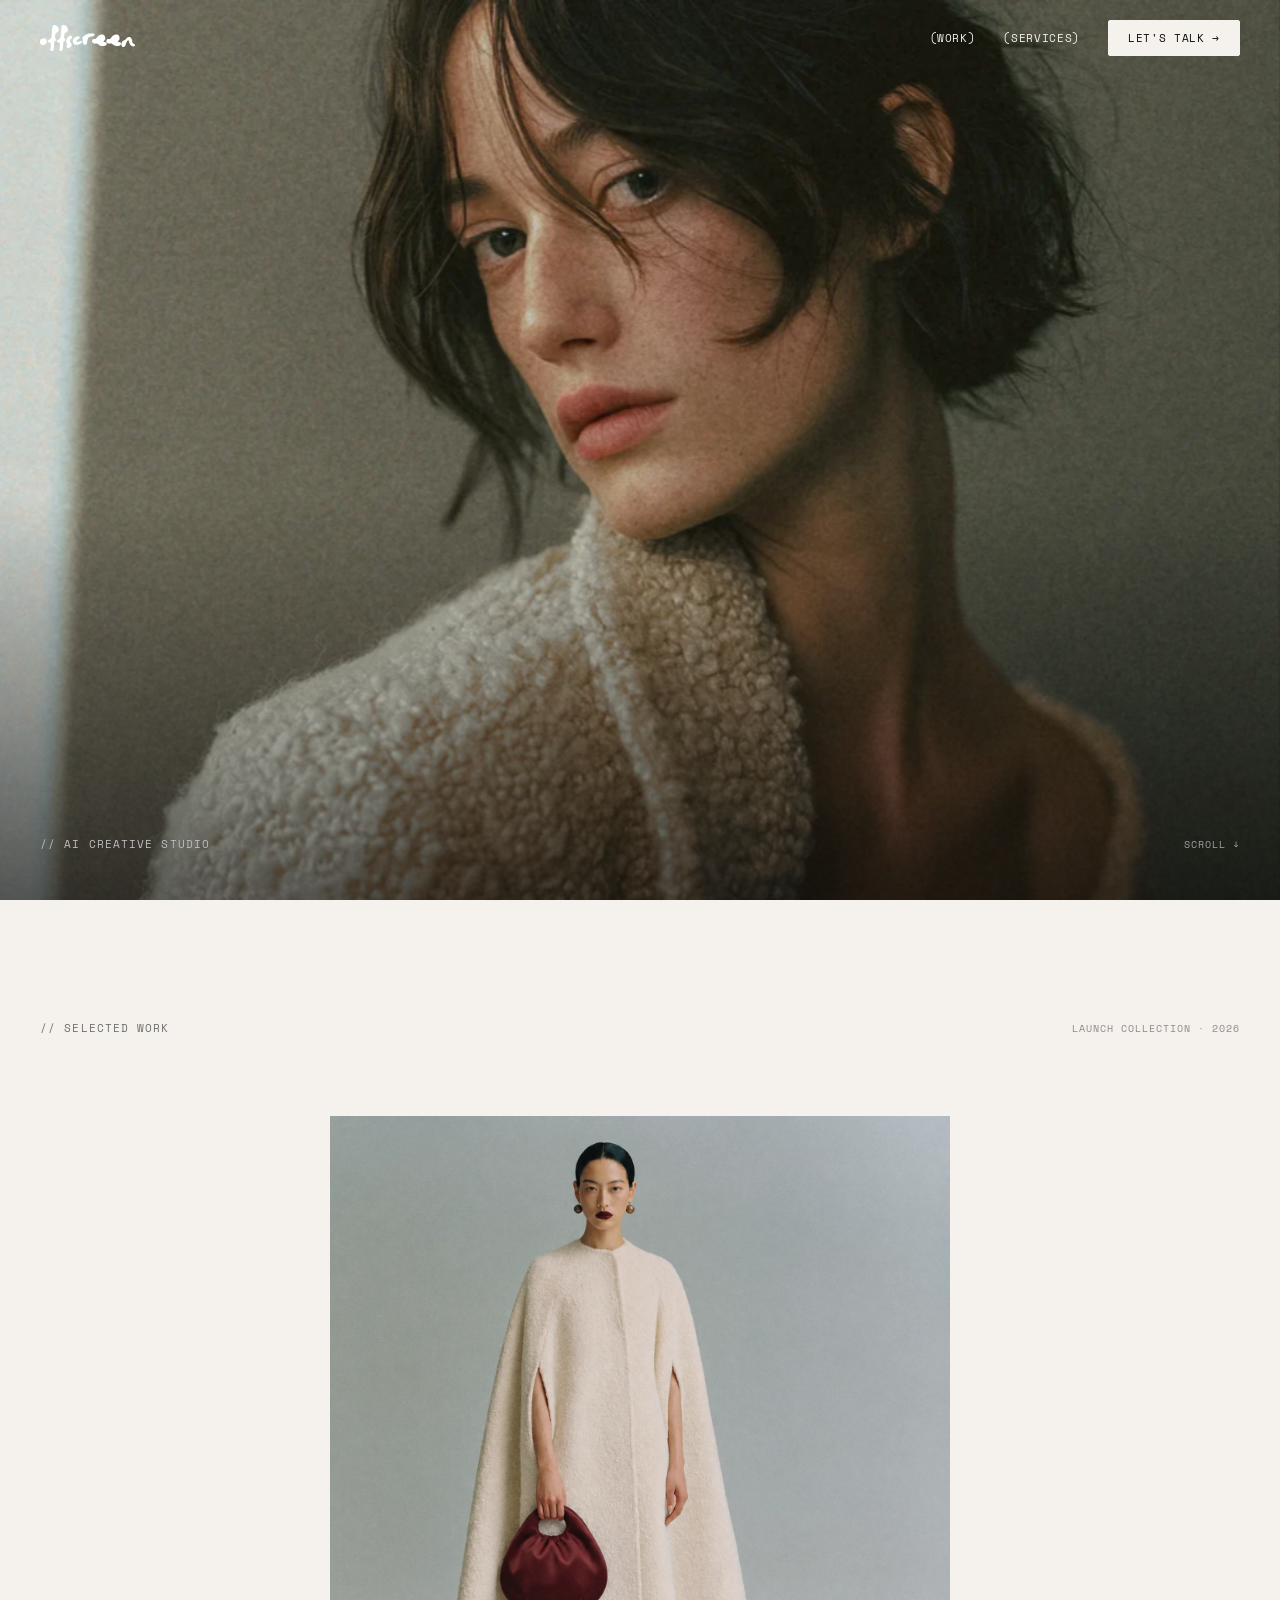
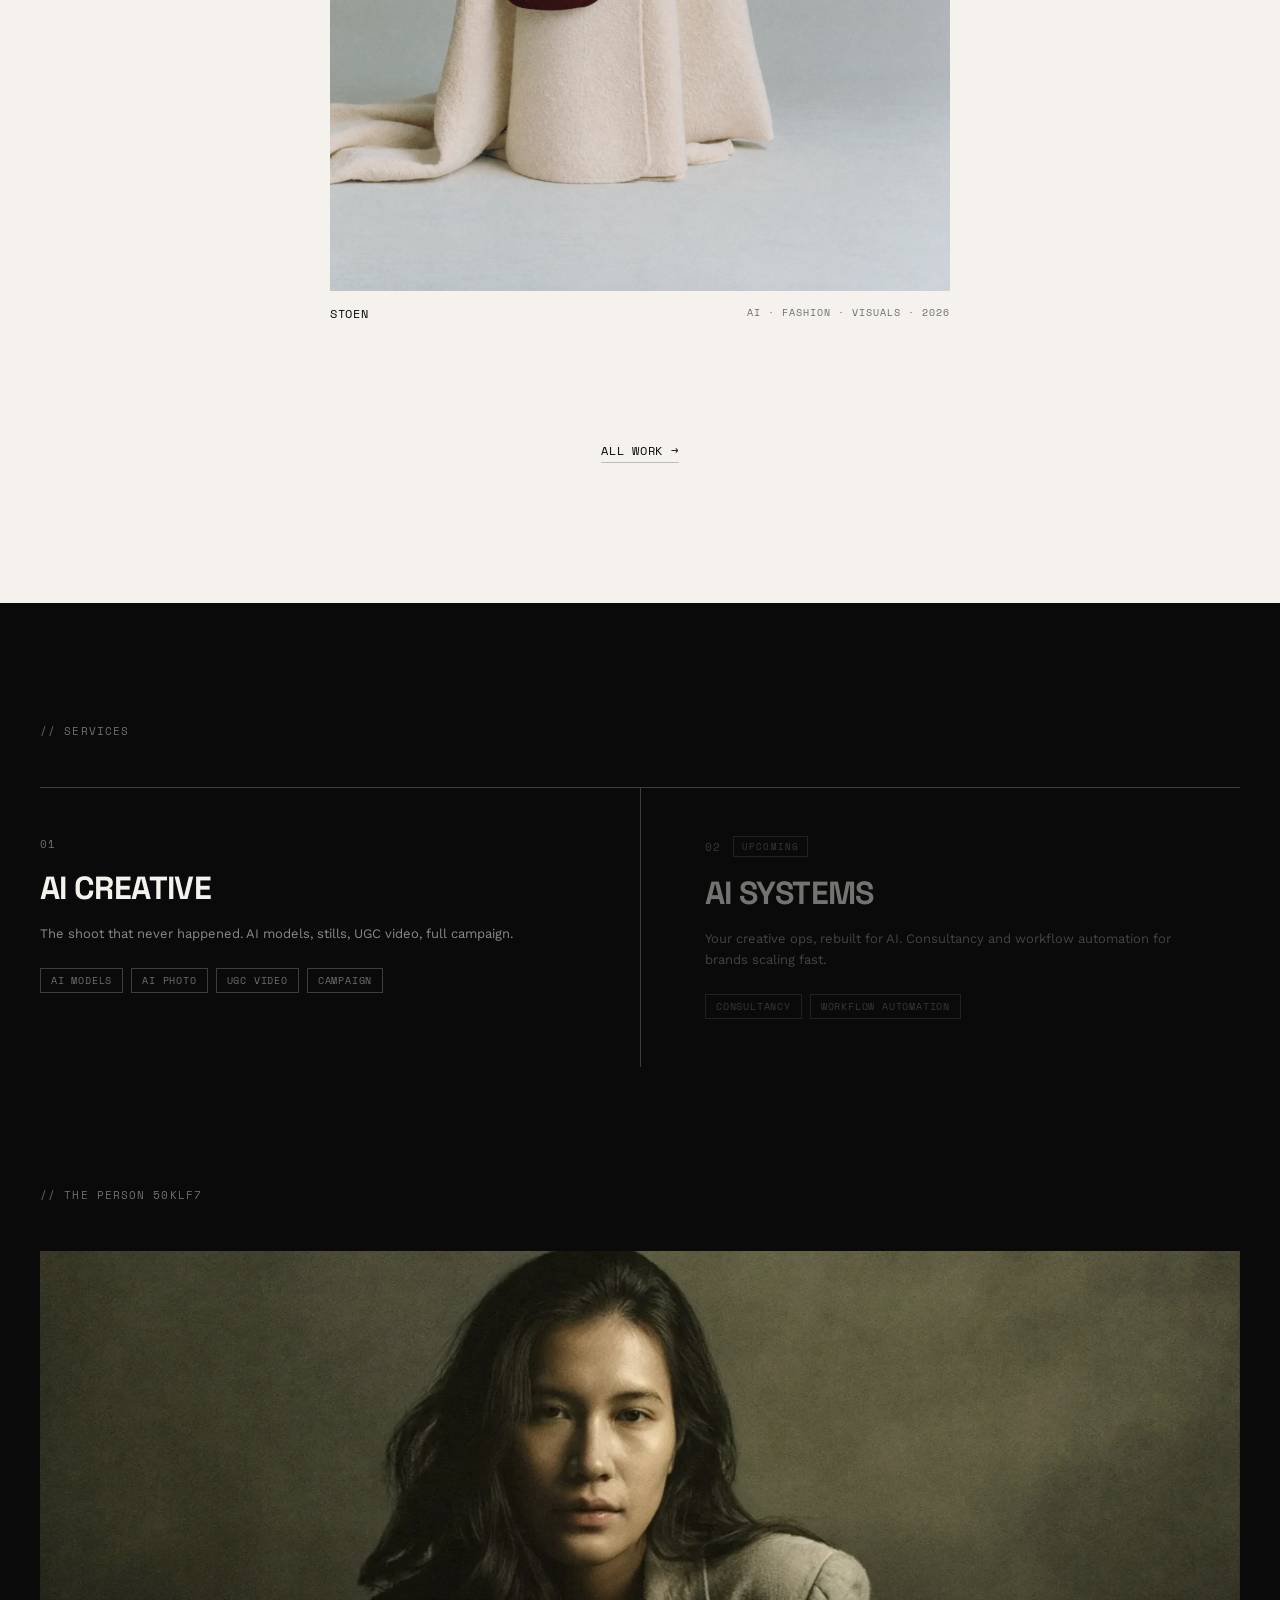
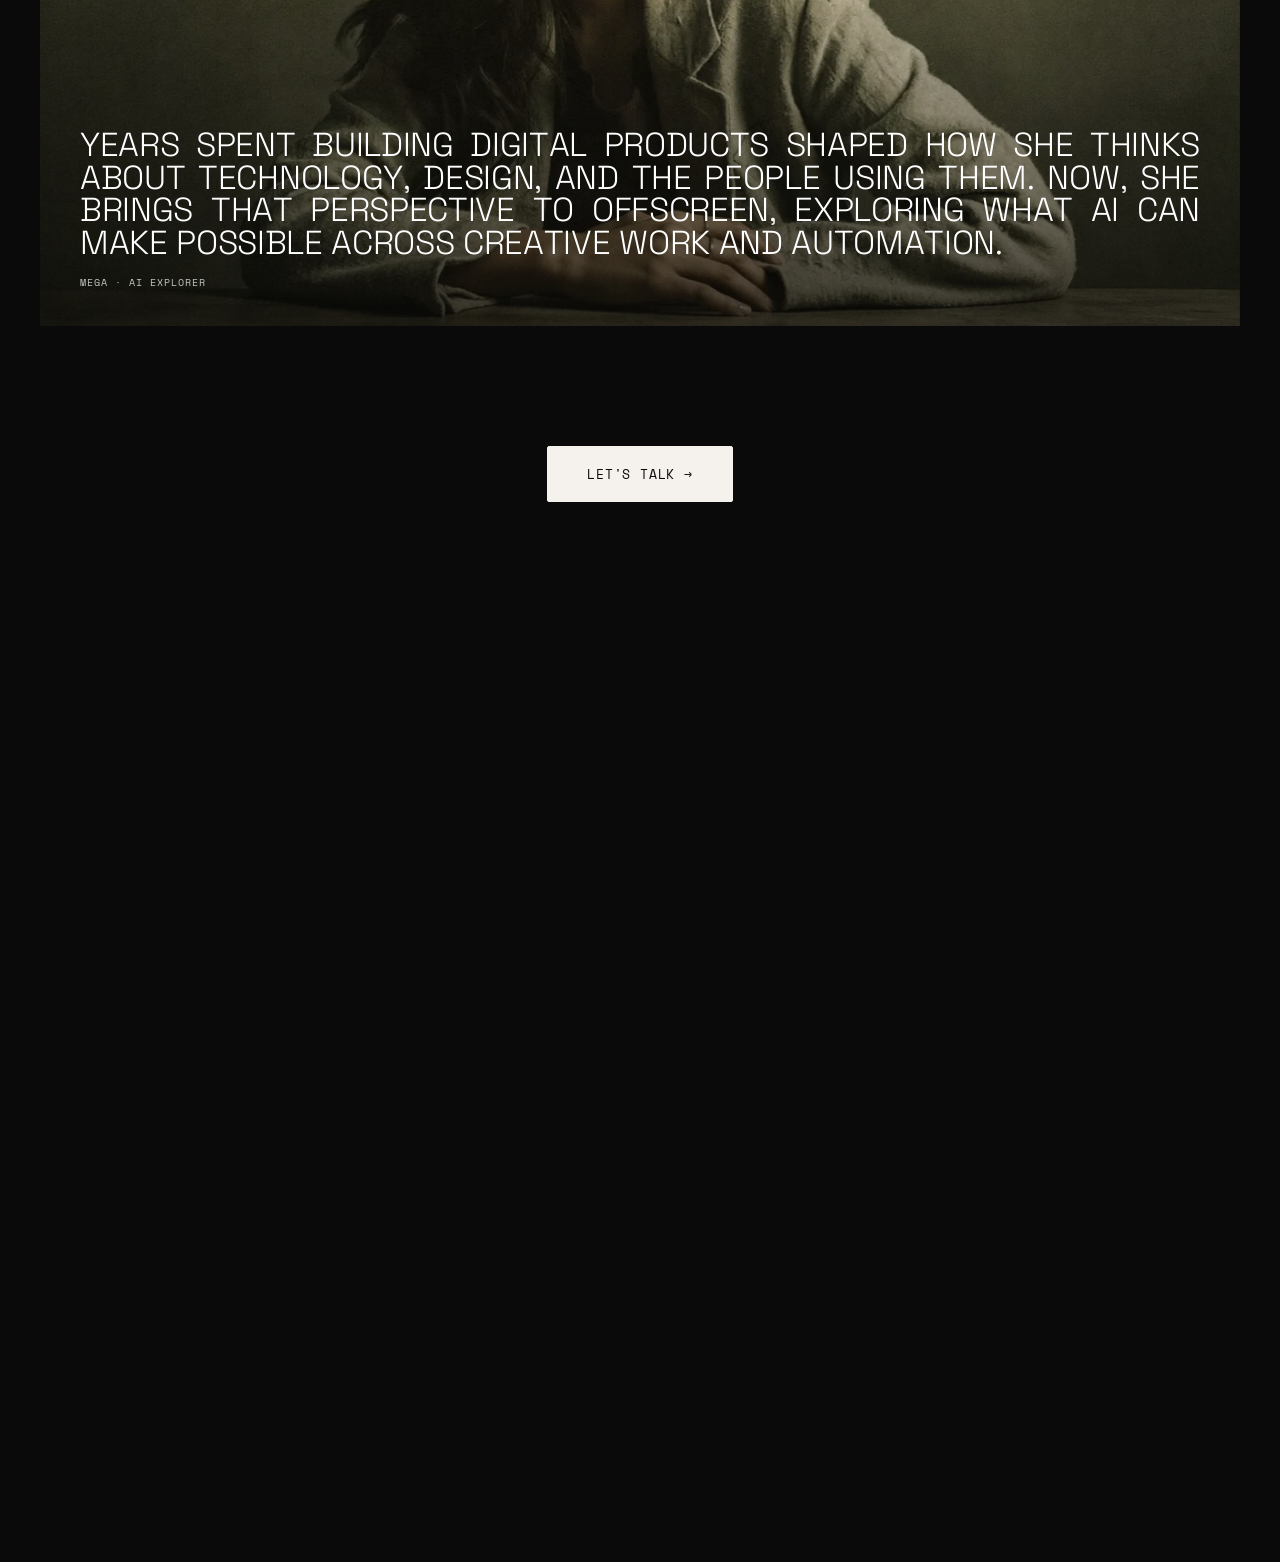
==== commit a75c1107: "New offscreen logo in the nav and .ffs favicon Nav wordmark is now the hand-drawn offscreen logo (SV" ====
--- a/index.html
+++ b/index.html
@@ -20,8 +20,8 @@
 <link rel="preconnect" href="https://fonts.gstatic.com" crossorigin>
 <link rel="stylesheet" href="https://fonts.googleapis.com/css2?family=Space+Mono:ital,wght@0,400;0,700;1,400&family=Space+Grotesk:wght@300;400;500;600;700&family=Work+Sans:wght@400;500;600&display=swap">
 <link rel="preload" as="image" href="/assets/work/offscreen_hero_16x9.webp">
-<link rel="stylesheet" href="/assets/css/tokens.css?v=15">
-<link rel="stylesheet" href="/assets/css/site.css?v=15">
+<link rel="stylesheet" href="/assets/css/tokens.css?v=16">
+<link rel="stylesheet" href="/assets/css/site.css?v=16">
 <script>document.documentElement.classList.add('js');</script>
 </head>
 <body>
@@ -35,7 +35,7 @@
   <div class="hero-shade"></div>
 
   <nav class="nav nav-overlay nav-dark" aria-label="Primary">
-    <a href="/" class="wordmark" aria-label="Offscreen home"><span class="wordmark-ghost" aria-hidden="true">OFFSCREEN</span><span class="wordmark-solid">OFFSCREEN</span></a>
+    <a href="/" class="wordmark" aria-label="Offscreen home"></a>
     <div class="nav-links">
       <a class="nav-link" href="#work">(WORK)</a>
       <a class="nav-link" href="#services">(SERVICES)</a>
@@ -114,7 +114,7 @@
   <div class="home-founder">
     <div class="home-founder-media">
       <div class="home-founder-bg par" data-par="0.06">
-        <img src="/assets/founder/founder_16x9.webp?v=15" alt="Mega, the AI explorer behind Offscreen, seated at a table in a linen jacket" width="2000" height="1125" loading="lazy" decoding="async">
+        <img src="/assets/founder/founder_16x9.webp?v=16" alt="Mega, the AI explorer behind Offscreen, seated at a table in a linen jacket" width="2000" height="1125" loading="lazy" decoding="async">
       </div>
     </div>
     <div class="home-founder-shade"></div>
@@ -166,6 +166,6 @@
   <div class="brief-body"><span class="brief-loading">LOADING THE BRIEF…</span></div>
 </dialog>
 
-<script src="/assets/js/site.js?v=15"></script>
+<script src="/assets/js/site.js?v=16"></script>
 </body>
 </html>
--- a/assets/css/site.css
+++ b/assets/css/site.css
@@ -73,23 +73,16 @@
   .btn-sm { font-size: 10px; padding: 9px 13px; }
 }
 
-/* ══════════ WORDMARK (echo) ══════════ */
+/* ══════════ WORDMARK (logo) ══════════ */
+/* The logo SVG is used as a mask, so it takes the nav's colour: white on dark, ink on light. */
 .wordmark {
-  position: relative; display: inline-block; line-height: 1;
-  font-family: var(--font-grotesque); font-weight: 700; font-size: 18px; letter-spacing: -0.02em;
-}
-.wordmark:hover { opacity: 1; }
-.wordmark-ghost {
-  position: absolute; left: 0; top: 0; color: transparent;
-  -webkit-text-stroke: 0.6px var(--grey-500);
-  animation: echoNav 4s ease-in-out infinite;
-}
-.nav-light .wordmark-ghost { -webkit-text-stroke-color: var(--grey-400); }
-.wordmark-solid { position: relative; }
-@keyframes echoNav { 0%, 100% { transform: translate(1.5px, -1.5px); } 50% { transform: translate(3.5px, -3.5px); } }
-@media (max-width: 767px) {
-  .wordmark { font-size: 16px; }
-  .wordmark-ghost { -webkit-text-stroke-width: 0.5px; }
+  display: block; height: 26px; aspect-ratio: 1426 / 390; background-color: currentColor;
+  -webkit-mask: url(/assets/brand/offscreen-logo.svg) center / contain no-repeat;
+  mask: url(/assets/brand/offscreen-logo.svg) center / contain no-repeat;
+}
+.nav-dark .wordmark { color: #fff; }
+@media (max-width: 767px) {
+  .wordmark { height: 22px; }
 }
 
 /* ══════════ NAV ══════════ */
@@ -499,7 +492,6 @@
 /* ══════════ REDUCED MOTION ══════════ */
 @media (prefers-reduced-motion: reduce) {
   html { scroll-behavior: auto; }
-  .wordmark-ghost { animation: none; transform: translate(2.5px, -2.5px); }
   .js .rv { opacity: 1; transform: none; transition: none; }
   .par { transform: none !important; }
   .js .home-founder-media img, .js .home-founder-shade, .js .fs-ch, .js .home-founder-text .util { transform: none; opacity: 1; transition: none; }
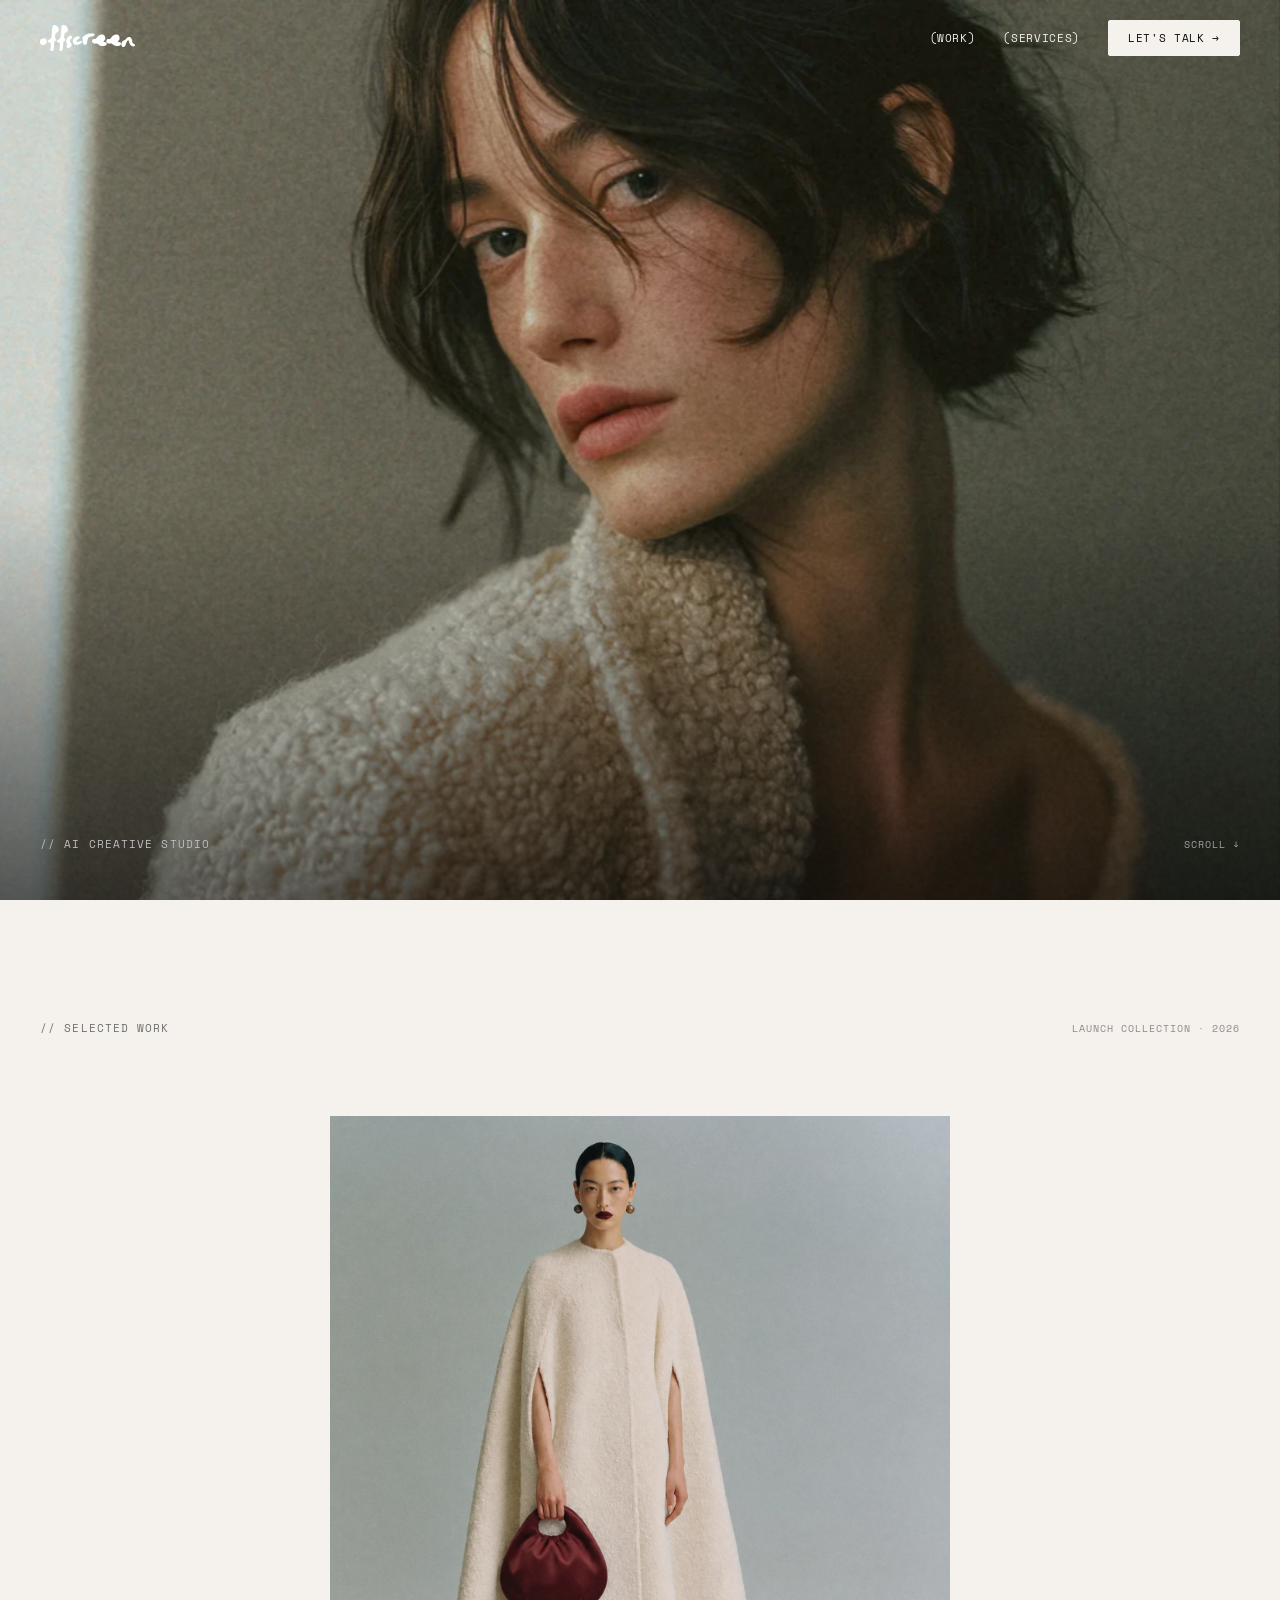
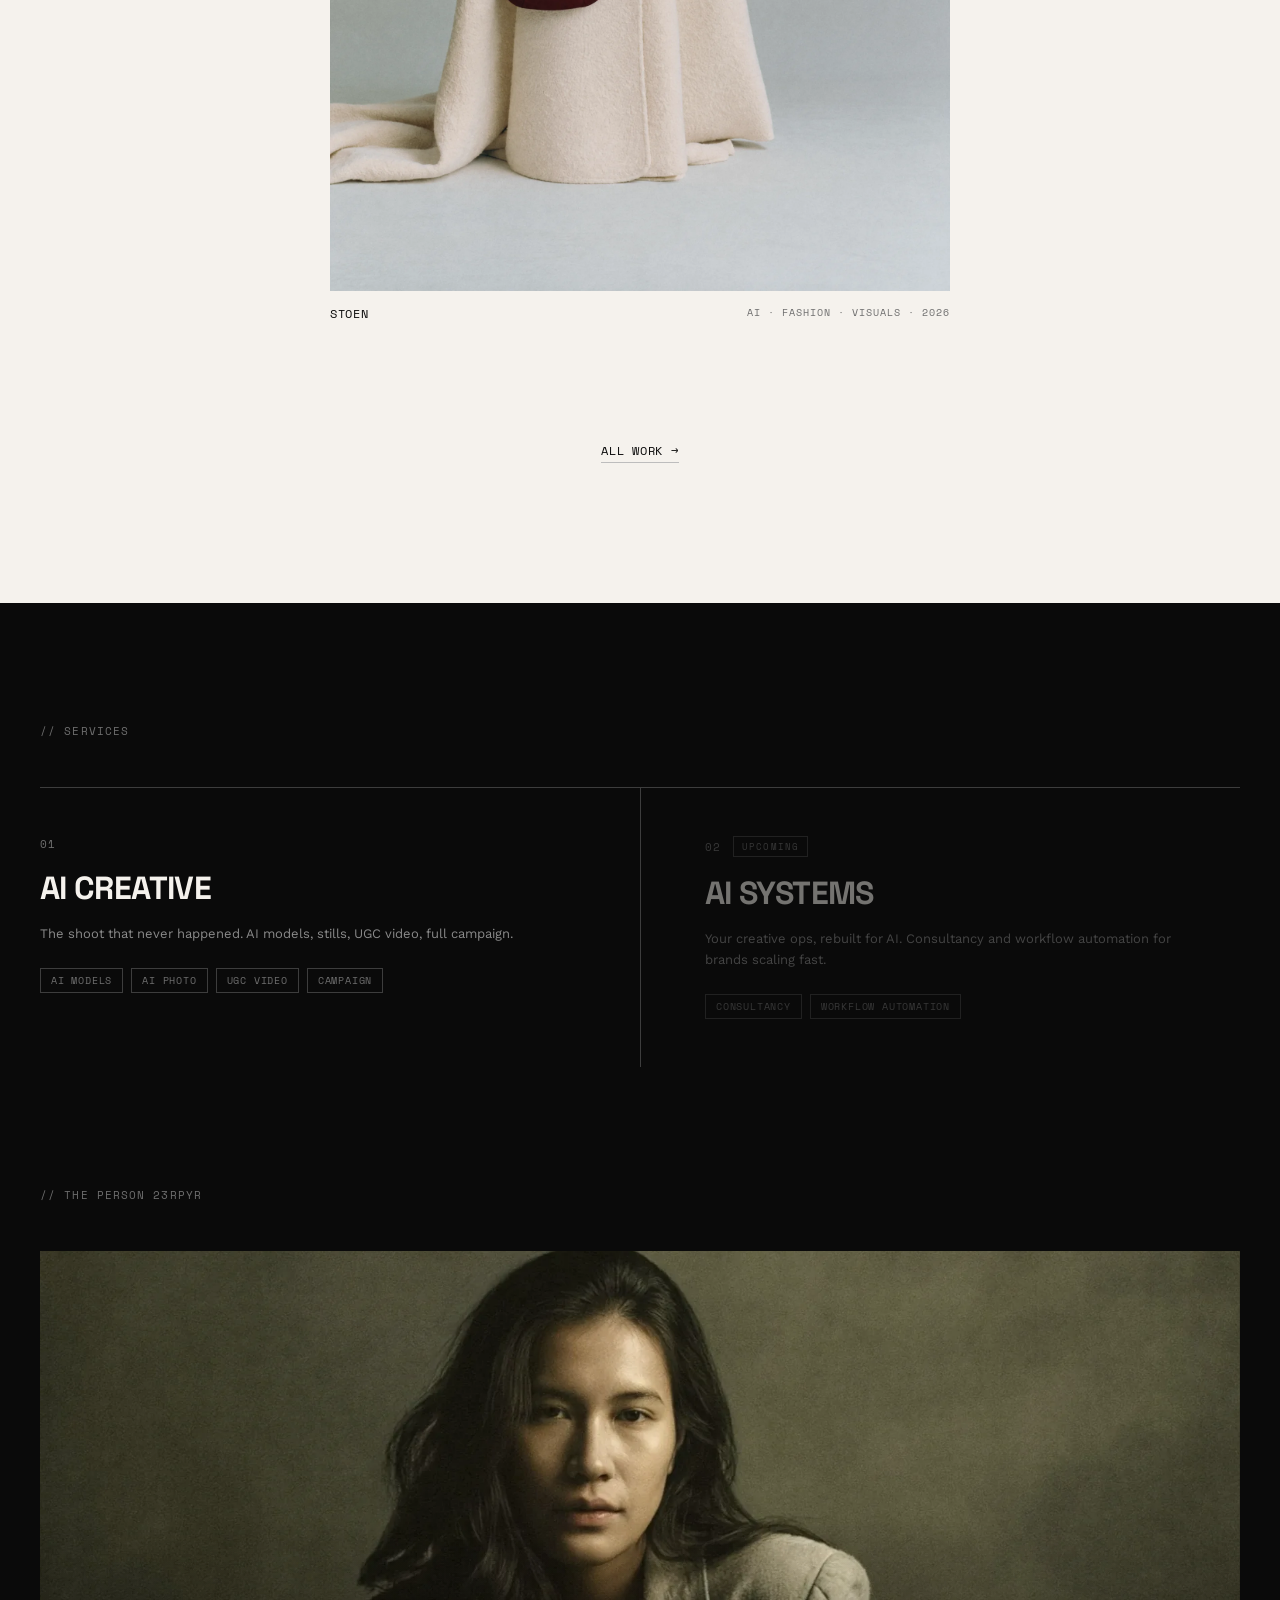
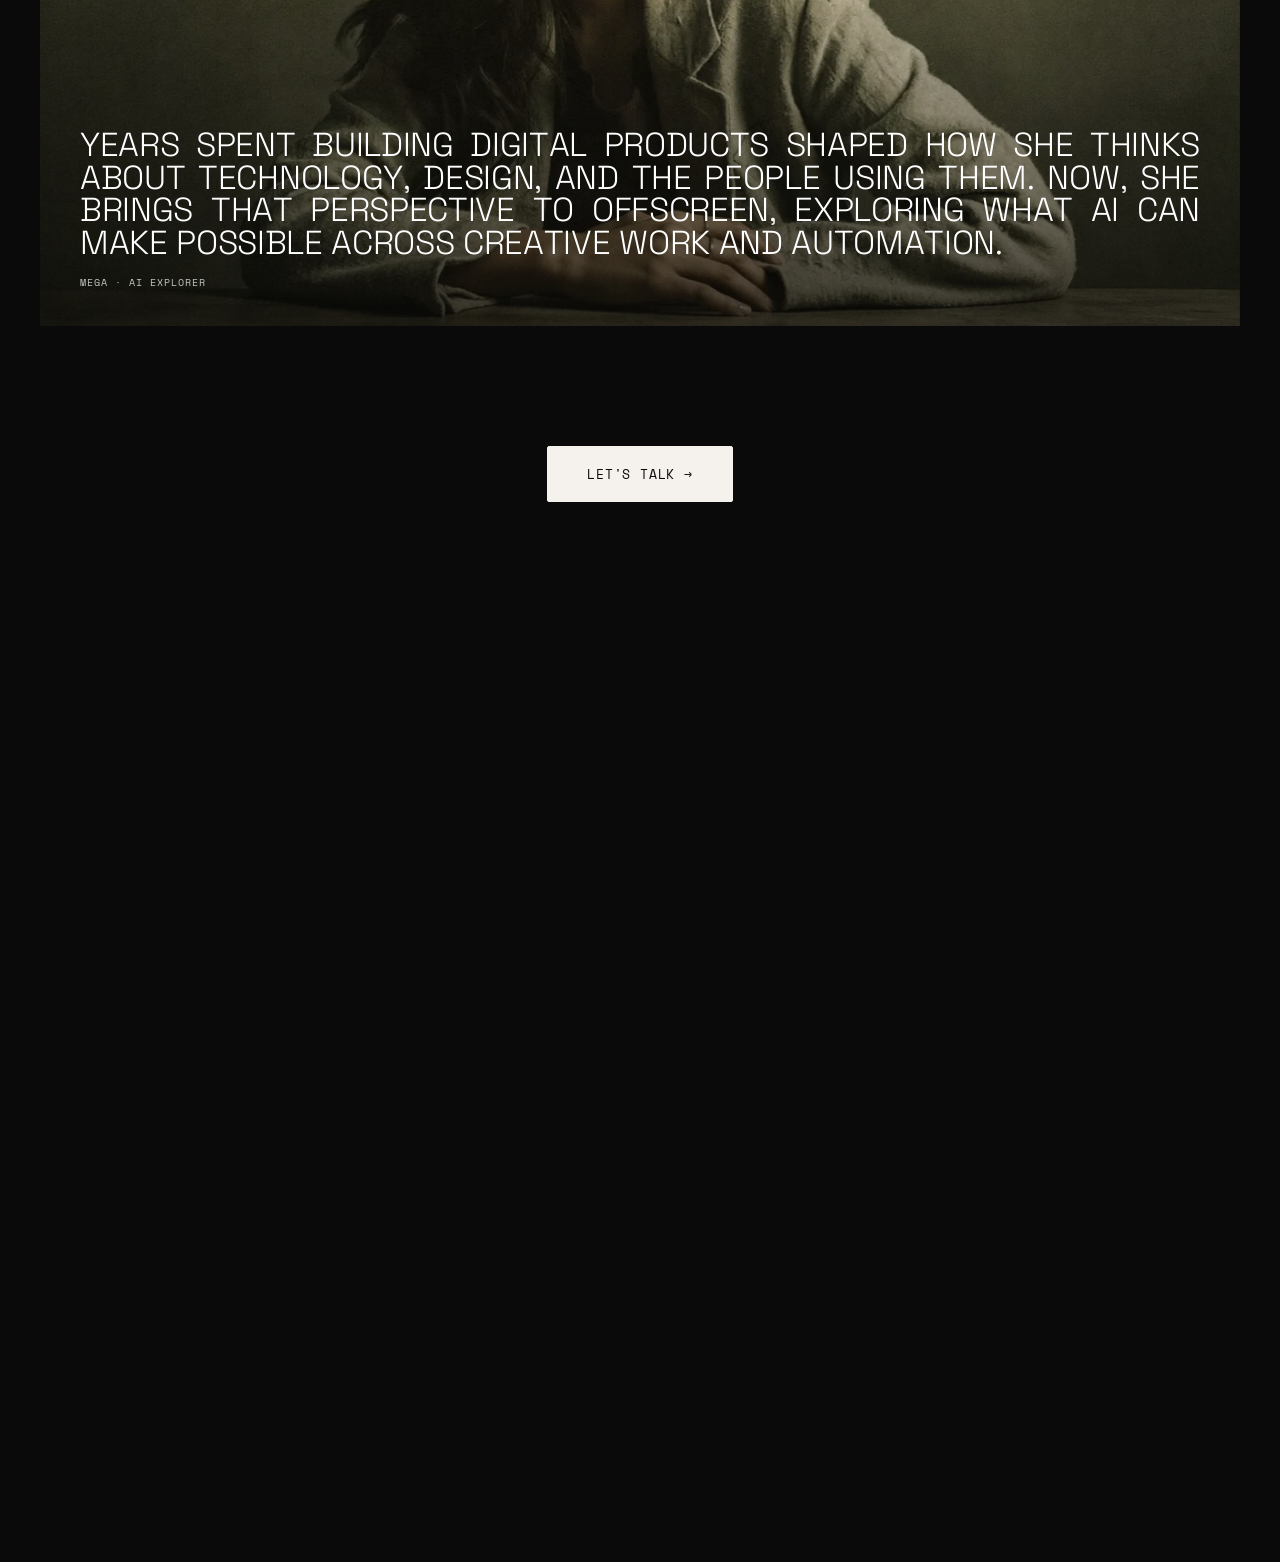
==== commit e1672aa3: "Bust favicon cache: versioned icon links, add favicon.ico Co-Authored-By: Claude Opus 5.5 <noreply@a" ====
--- a/index.html
+++ b/index.html
@@ -13,9 +13,10 @@
 <meta property="og:image" content="https://offscreen.work/assets/work/offscreen_hero_16x9.webp">
 <meta name="twitter:card" content="summary_large_image">
 <meta name="theme-color" content="#0A0A0A">
-<link rel="icon" type="image/svg+xml" href="/favicon.svg">
-<link rel="icon" type="image/png" sizes="32x32" href="/favicon-32x32.png">
-<link rel="apple-touch-icon" href="/favicon-180x180.png">
+<link rel="icon" href="/favicon.ico?v=16" sizes="any">
+<link rel="icon" type="image/svg+xml" href="/favicon.svg?v=16">
+<link rel="icon" type="image/png" sizes="32x32" href="/favicon-32x32.png?v=16">
+<link rel="apple-touch-icon" href="/favicon-180x180.png?v=16">
 <link rel="preconnect" href="https://fonts.googleapis.com">
 <link rel="preconnect" href="https://fonts.gstatic.com" crossorigin>
 <link rel="stylesheet" href="https://fonts.googleapis.com/css2?family=Space+Mono:ital,wght@0,400;0,700;1,400&family=Space+Grotesk:wght@300;400;500;600;700&family=Work+Sans:wght@400;500;600&display=swap">
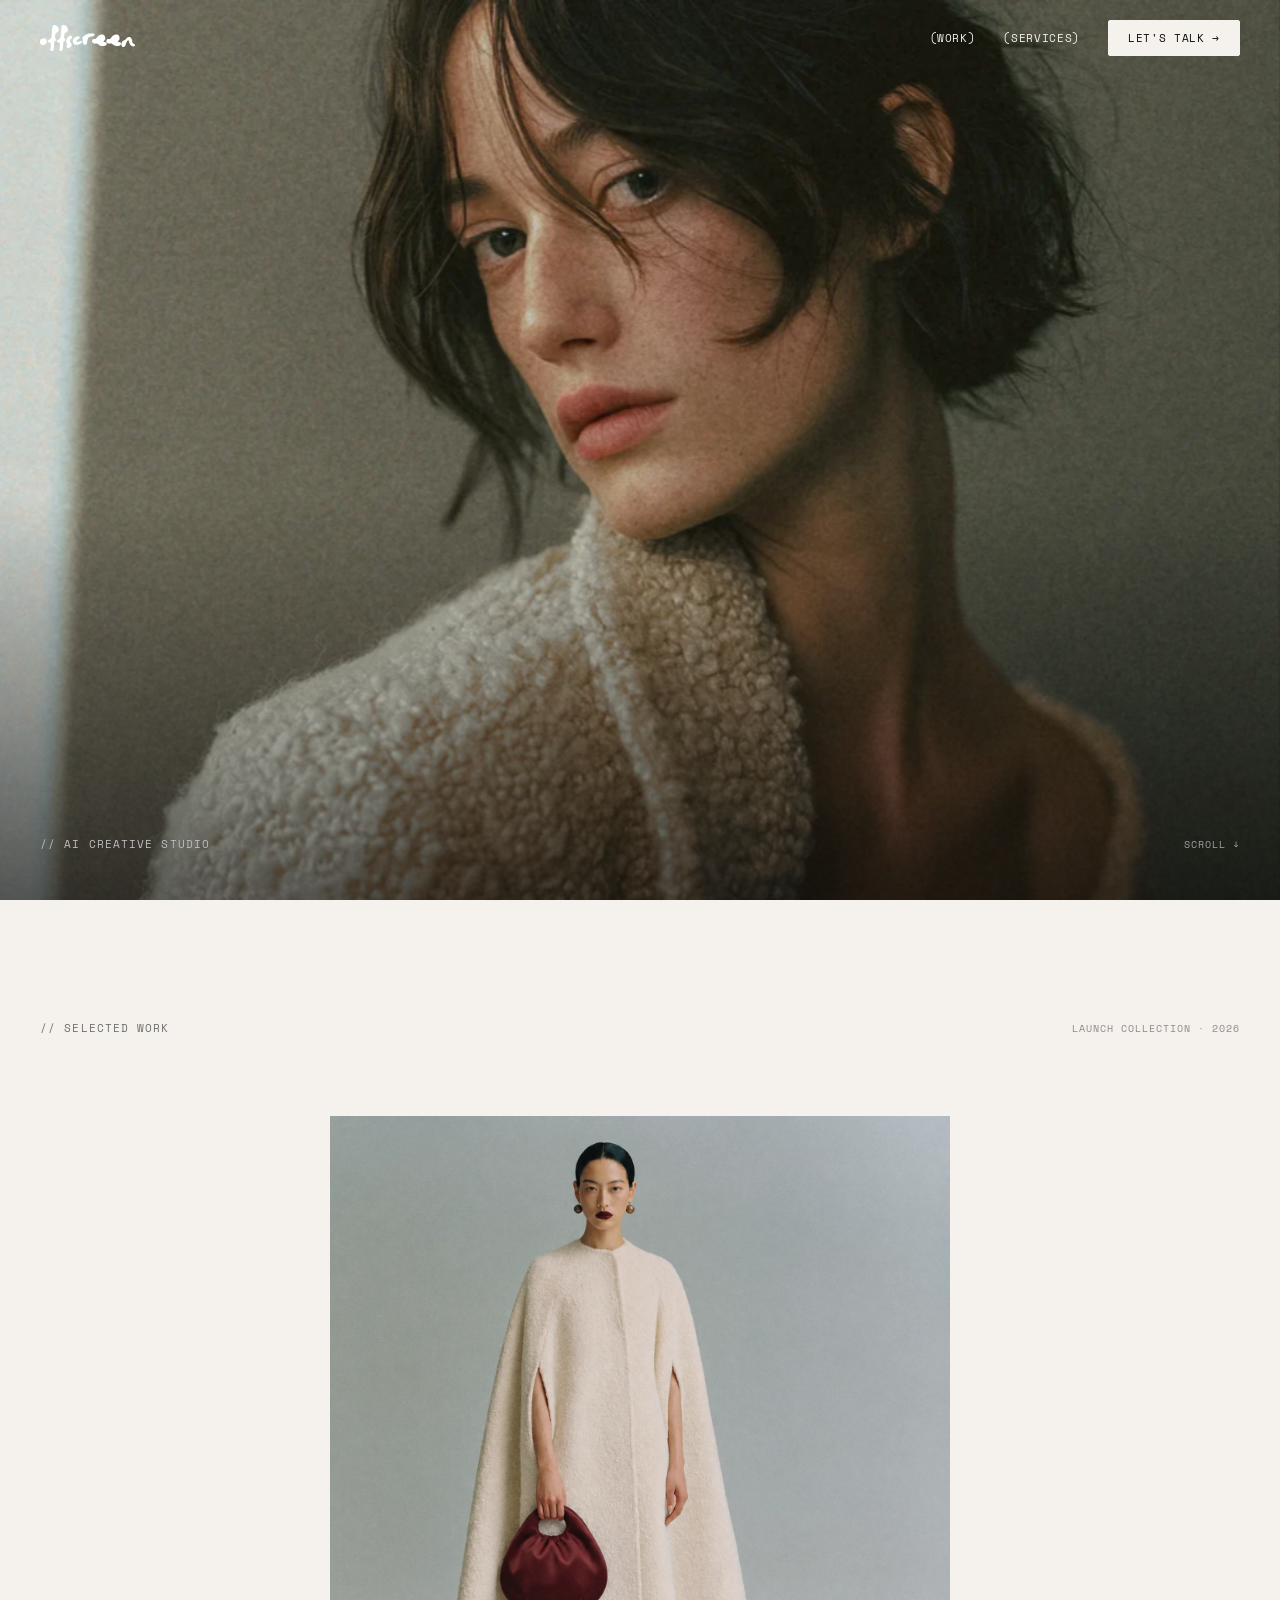
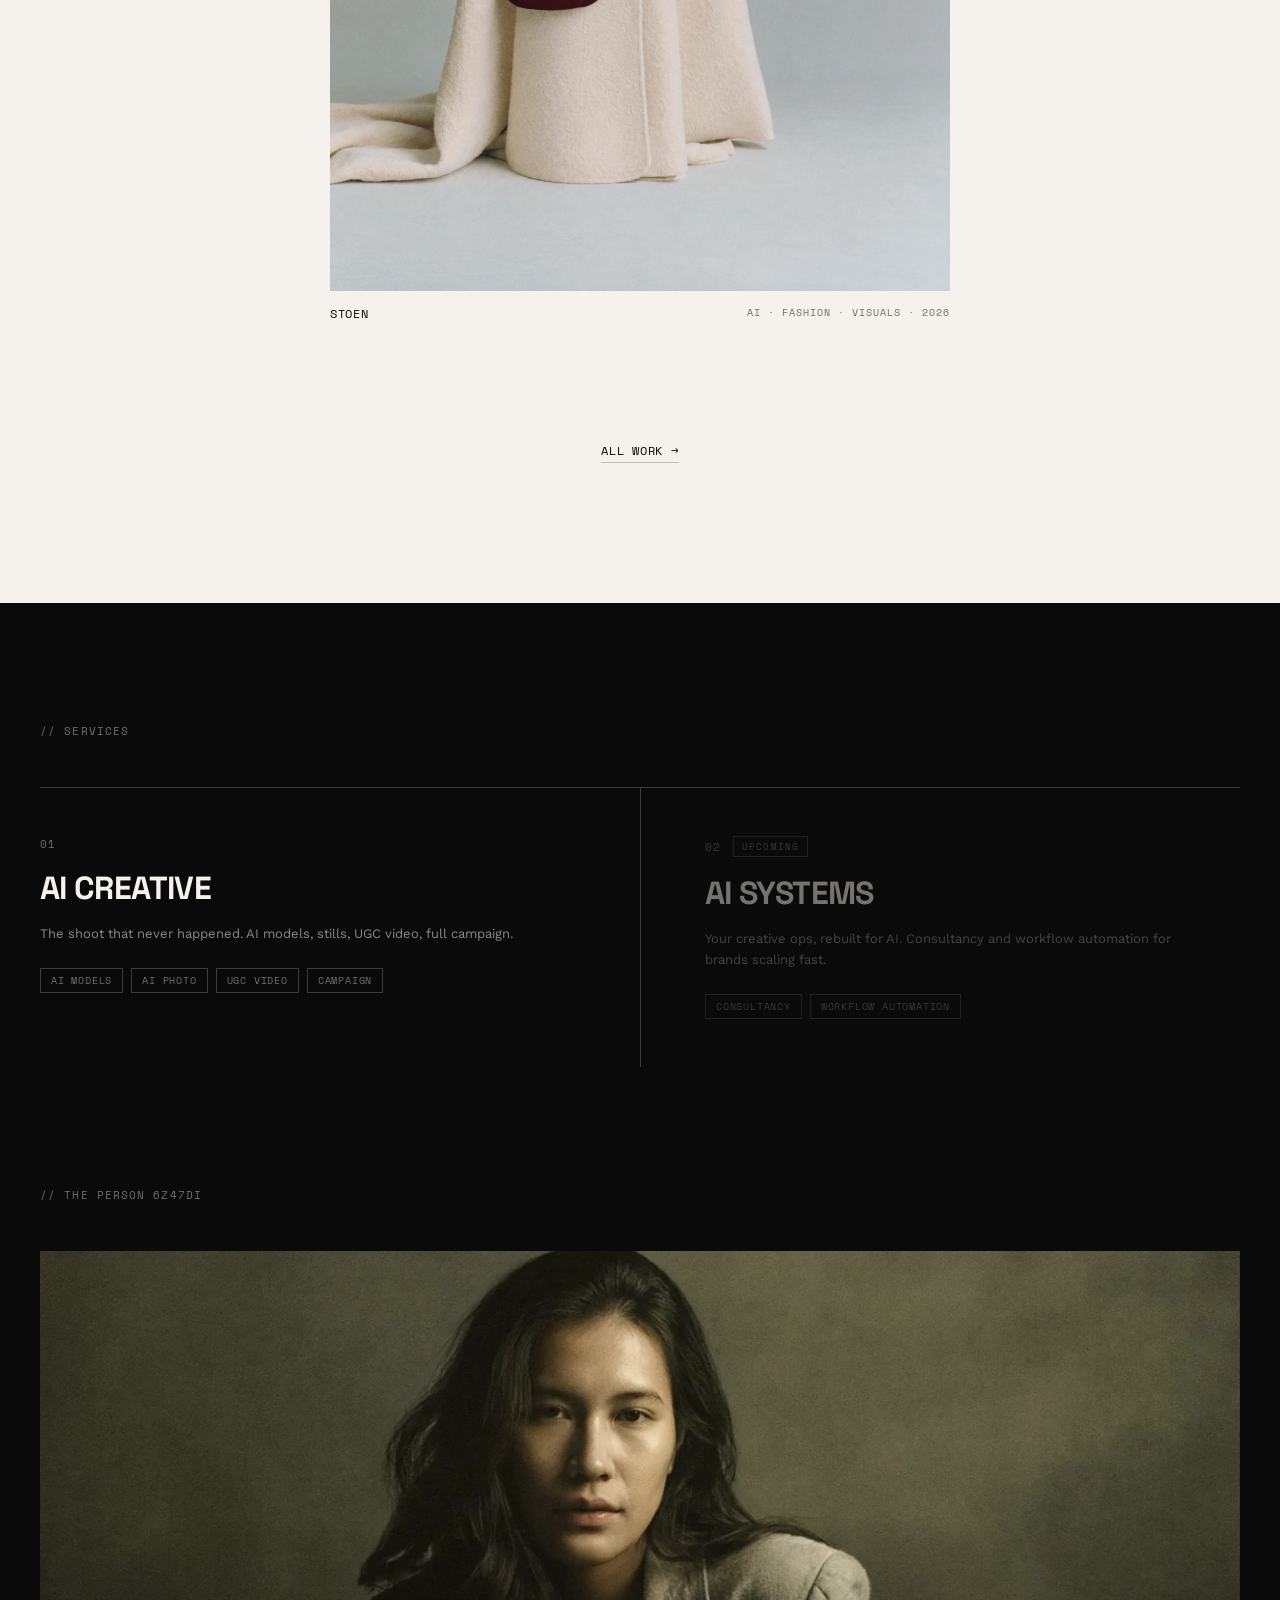
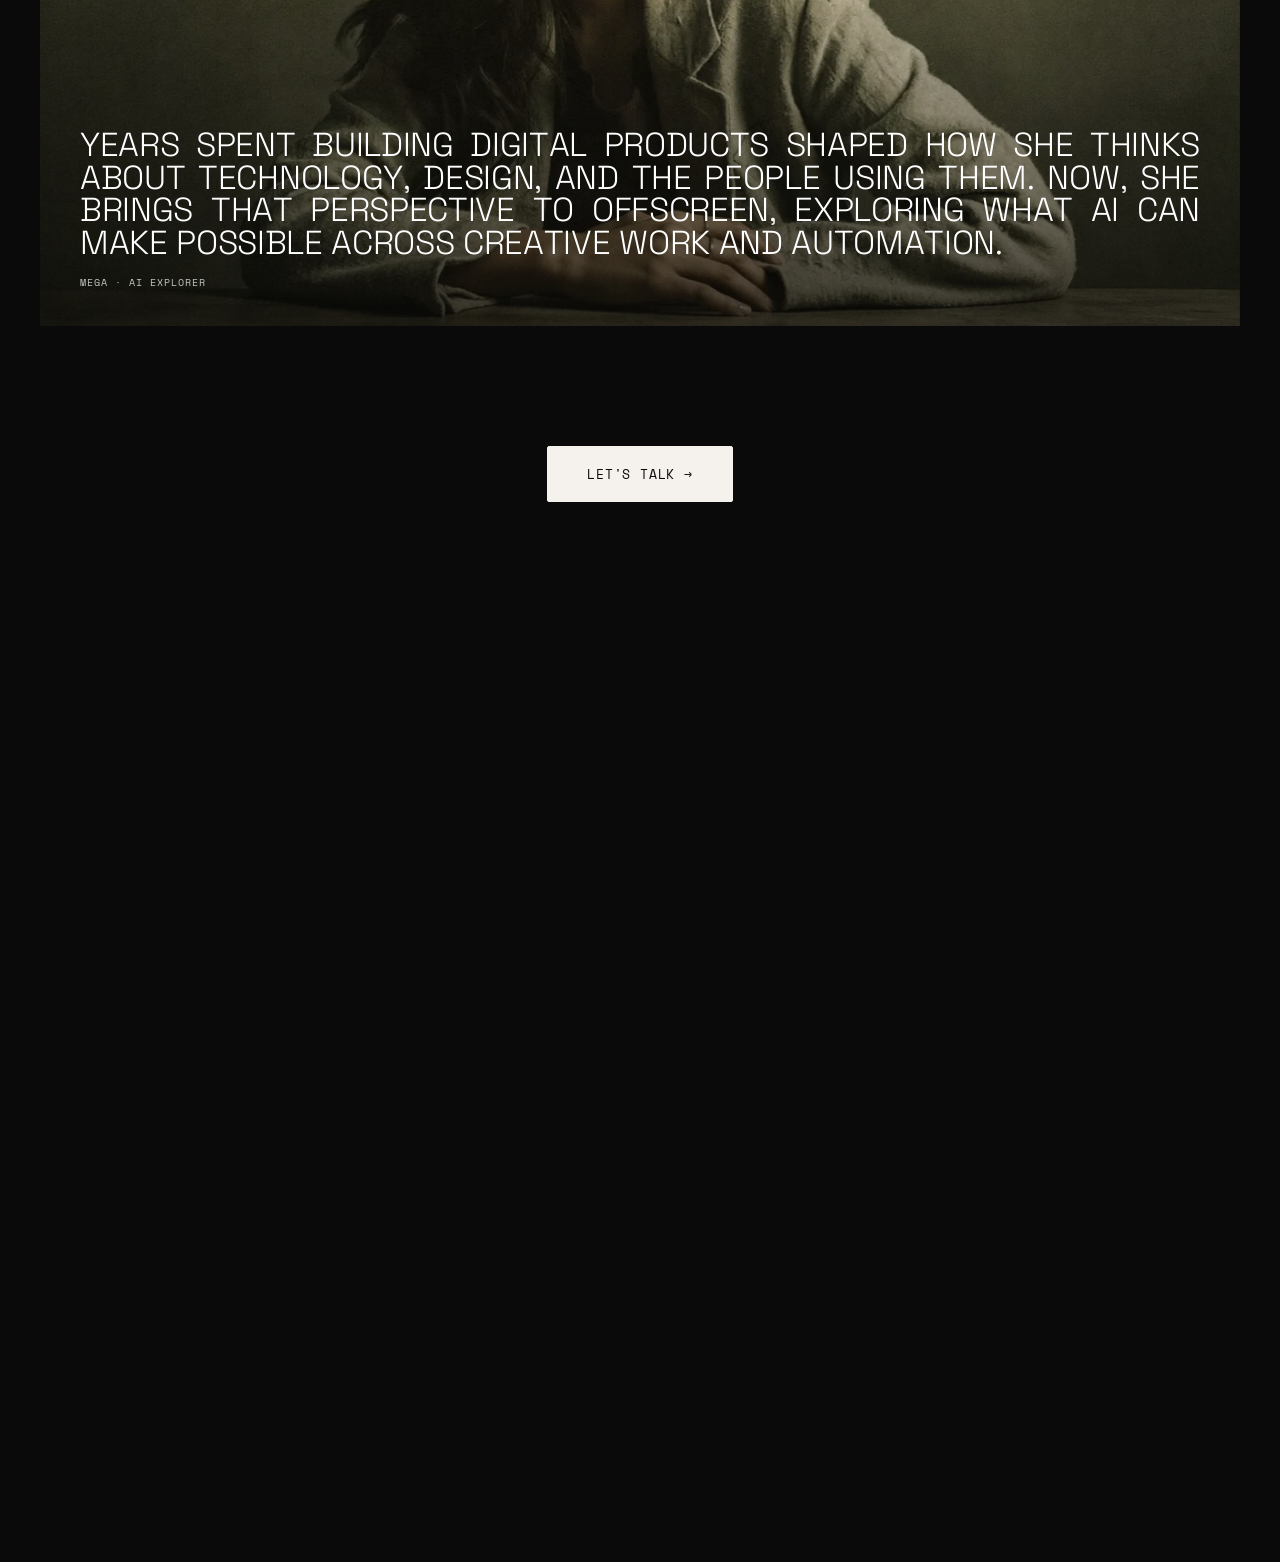
==== commit 2f055b07: "Footer big mark uses the new offscreen logo Co-Authored-By: Claude Opus 5.5 <noreply@anthropic.com>" ====
--- a/index.html
+++ b/index.html
@@ -22,7 +22,7 @@
 <link rel="stylesheet" href="https://fonts.googleapis.com/css2?family=Space+Mono:ital,wght@0,400;0,700;1,400&family=Space+Grotesk:wght@300;400;500;600;700&family=Work+Sans:wght@400;500;600&display=swap">
 <link rel="preload" as="image" href="/assets/work/offscreen_hero_16x9.webp">
 <link rel="stylesheet" href="/assets/css/tokens.css?v=16">
-<link rel="stylesheet" href="/assets/css/site.css?v=16">
+<link rel="stylesheet" href="/assets/css/site.css?v=17">
 <script>document.documentElement.classList.add('js');</script>
 </head>
 <body>
--- a/assets/css/site.css
+++ b/assets/css/site.css
@@ -260,9 +260,12 @@
 .footer-col button:hover { opacity: 0.7; }
 .footer-col .muted { color: var(--grey-600); }
 .bigmark-clip { overflow: hidden; pointer-events: none; margin: 0 calc(var(--pm) * -1); }
+/* The logo as a mask over the box; the text inside stays as a fallback but is hidden. */
 .bigmark {
-  font-family: var(--font-grotesque); font-weight: 700; font-size: 16.4vw; letter-spacing: -0.04em;
-  line-height: 0.94; color: var(--bone); text-align: center; white-space: nowrap; padding-bottom: 1.2vw;
+  margin: 0 var(--pm) 2.4vw; aspect-ratio: 1426 / 390; background-color: #fff;
+  -webkit-mask: url(/assets/brand/offscreen-logo.svg) center / contain no-repeat;
+  mask: url(/assets/brand/offscreen-logo.svg) center / contain no-repeat;
+  font-size: 0; color: transparent;
 }
 
 /* Desktop + tablet: fixed full-screen footer revealed by scroll */
@@ -285,7 +288,7 @@
   .footer-col { gap: 10px; }
   .footer-col:last-child { text-align: left; align-items: flex-start; }
   .footer-col .util { font-size: 9px; }
-  .bigmark { font-size: 16vw; padding-bottom: 1.5vw; }
+  .bigmark { margin-bottom: 4vw; }
 }
 
 /* ══════════ LAB ══════════ */
